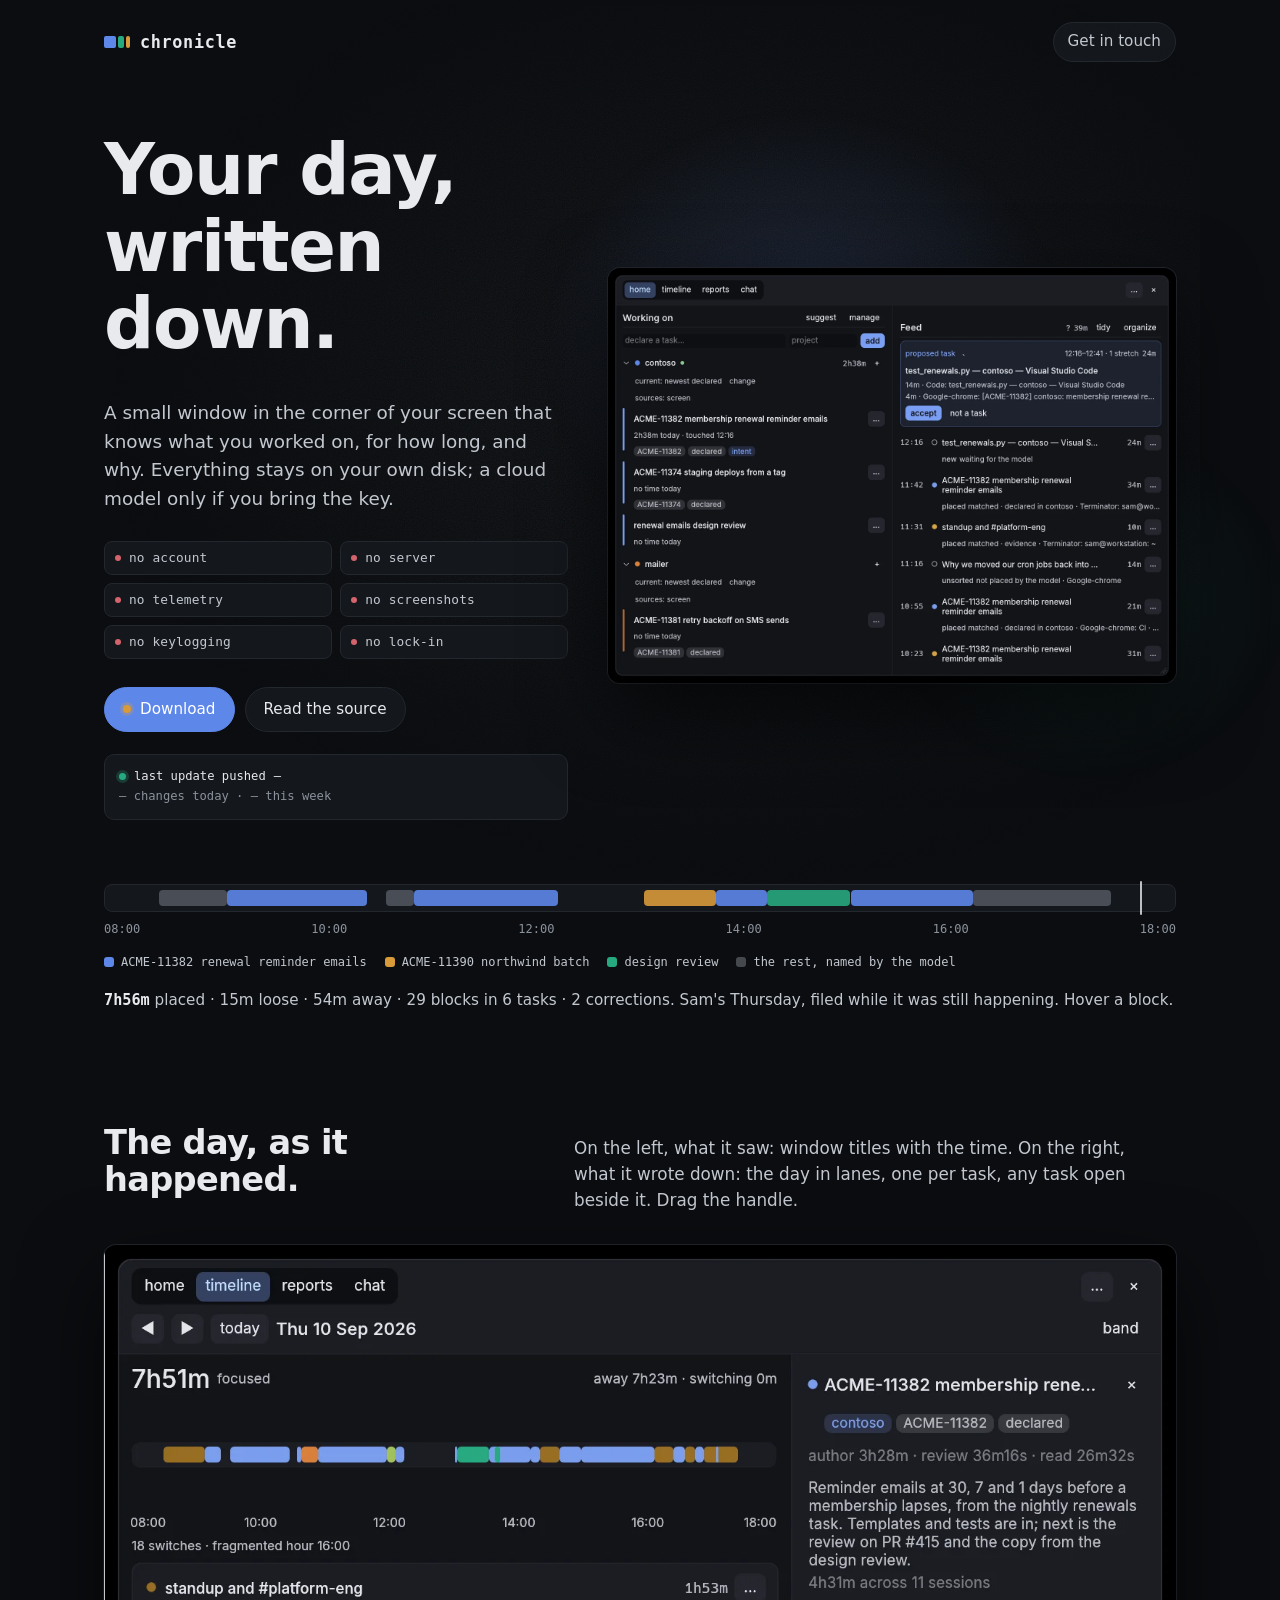
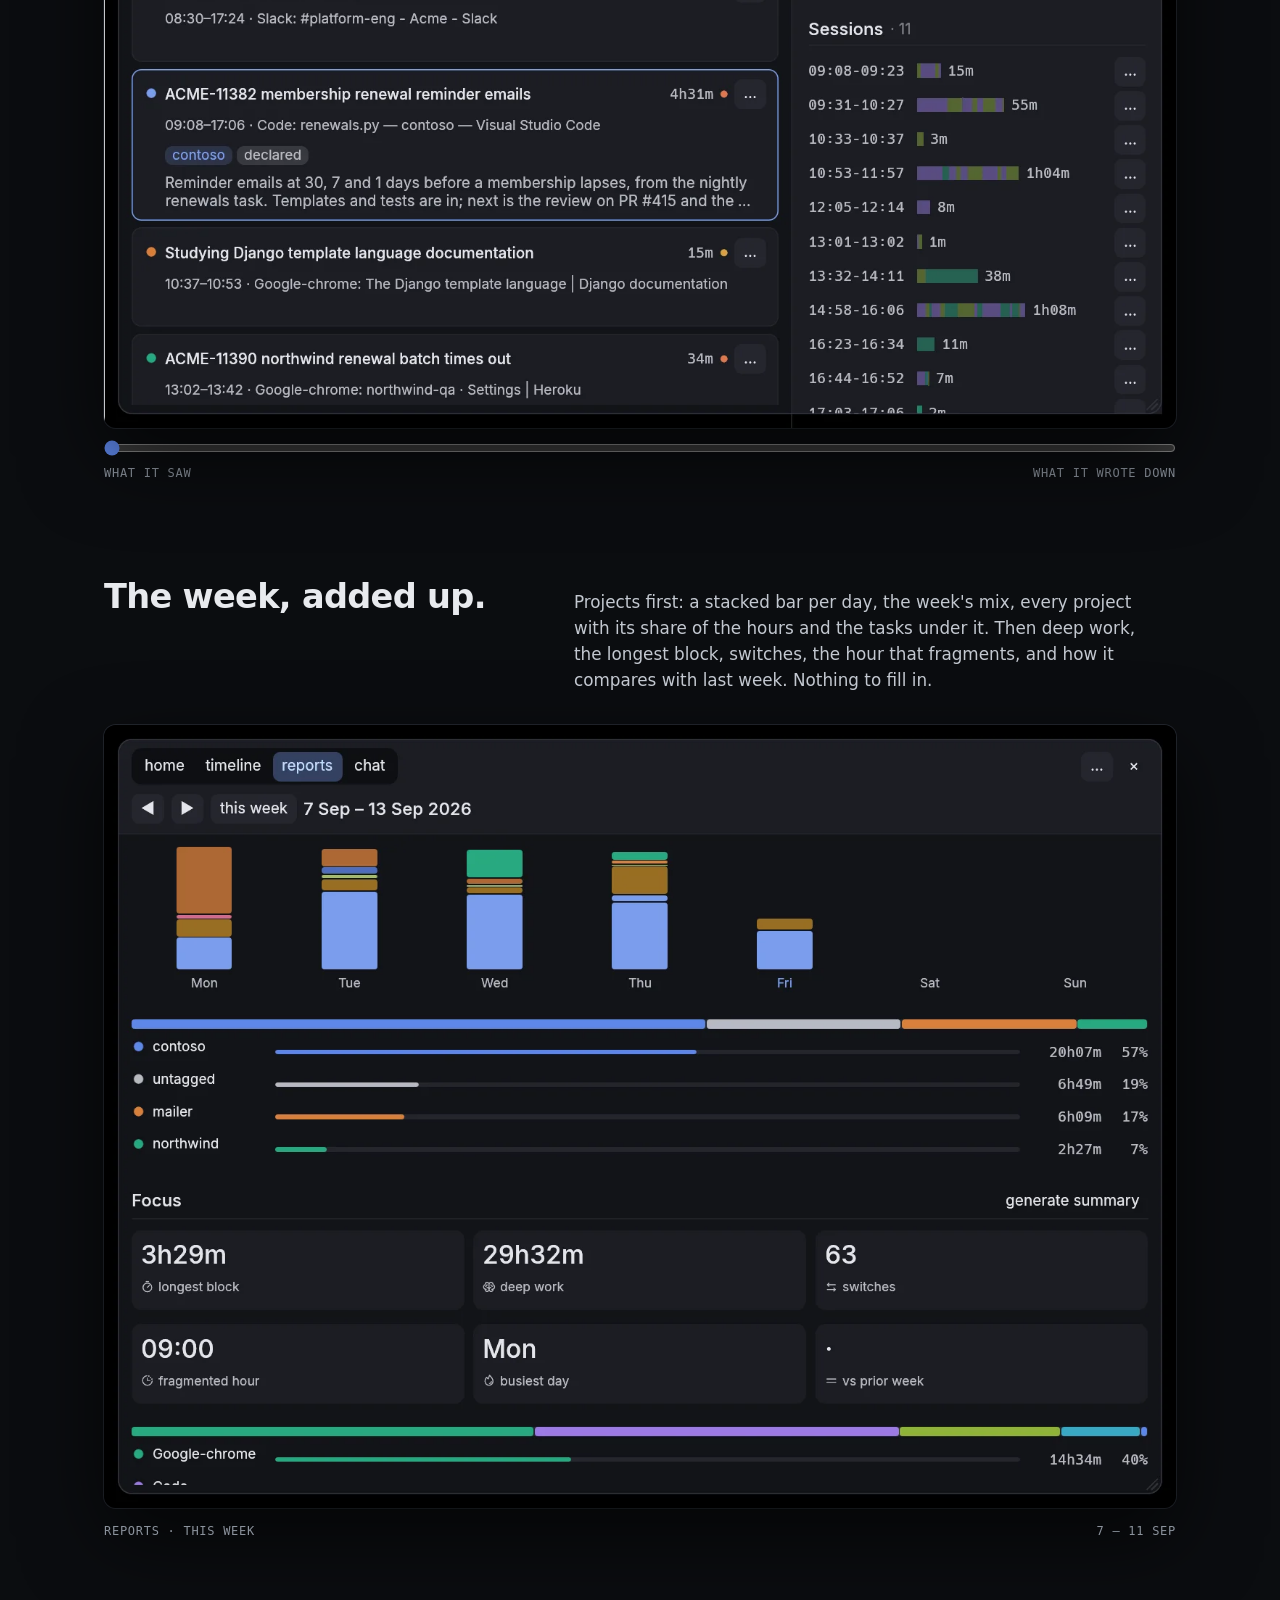
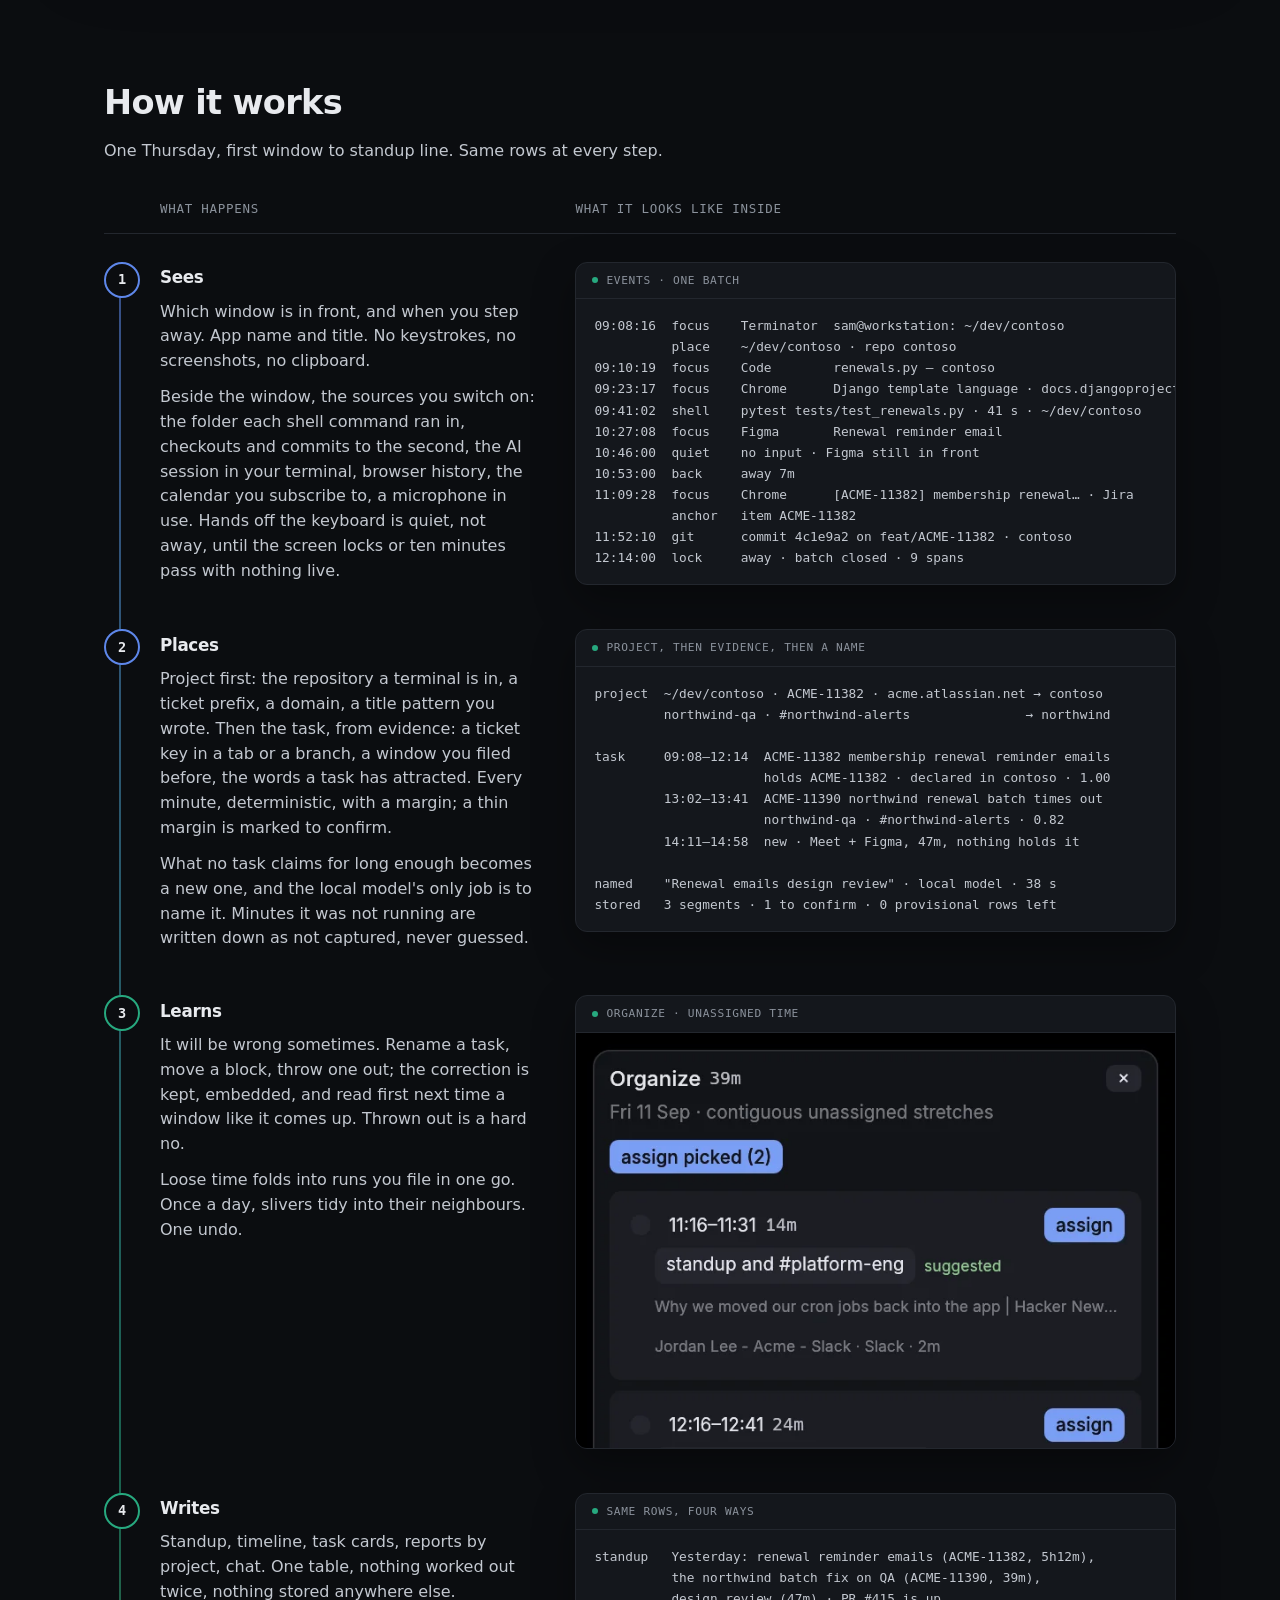
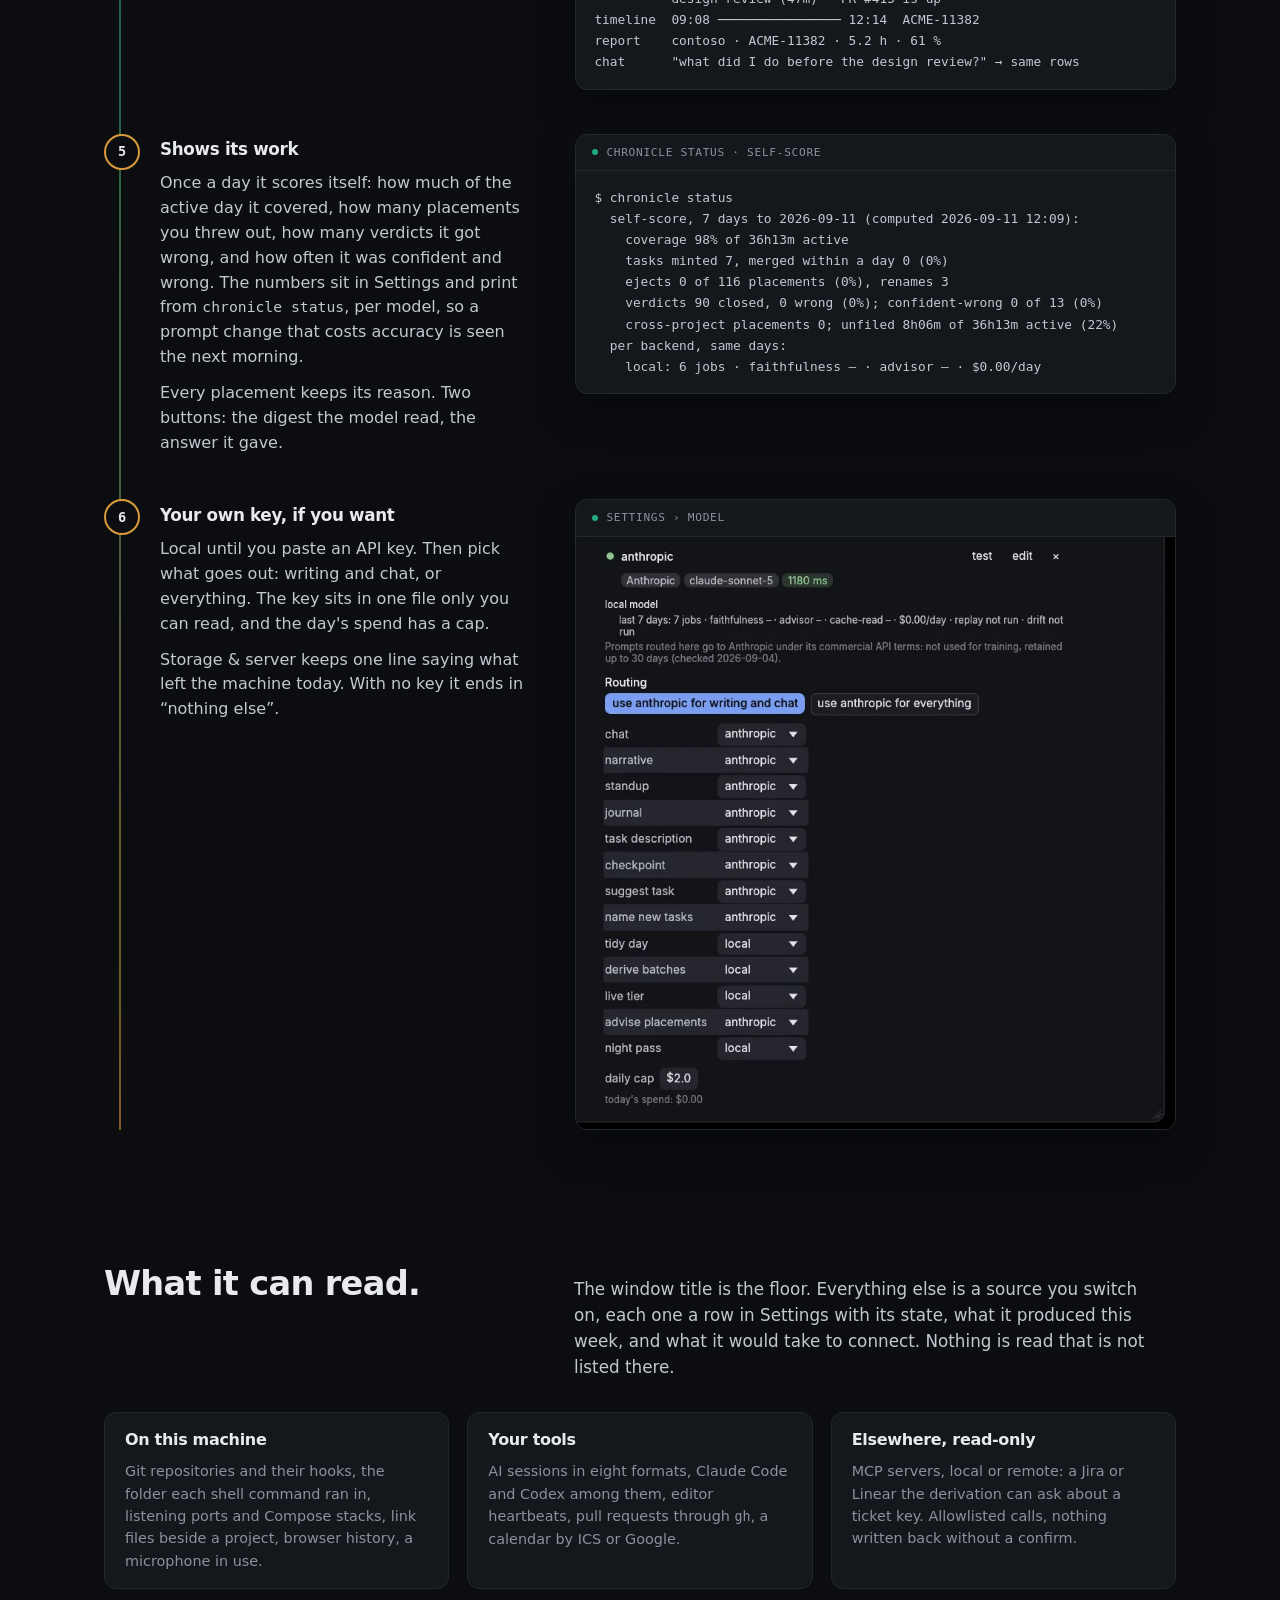
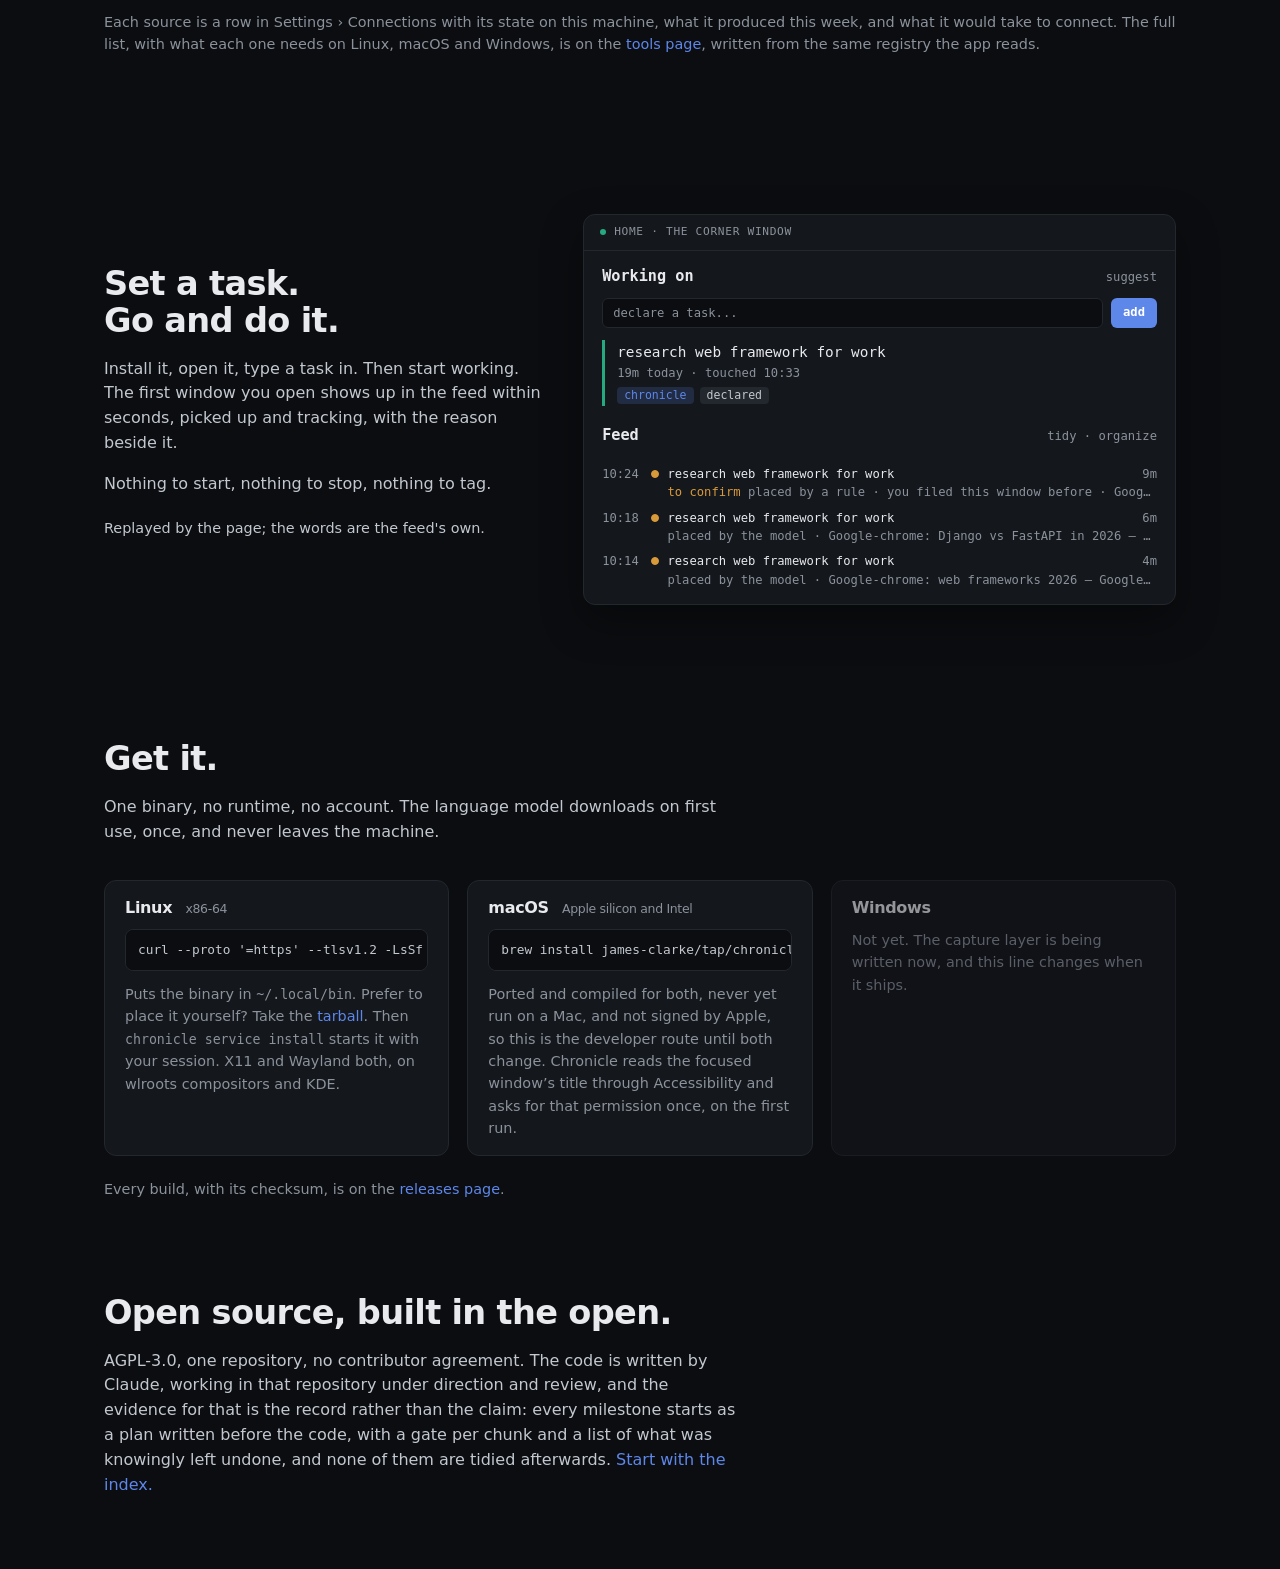
==== site/index.html @ 9eb234e7 "feat(site): stamp image urls with their hash, wrap the how-it-works panels, drop the numbers and pro" ====
<!doctype html>
<html lang="en">
<head>
  <meta charset="utf-8">
  <meta name="viewport" content="width=device-width, initial-scale=1">
  <title>chronicle</title>
  <meta name="description" content="Chronicle runs in the background and turns the windows you were in into the tasks you were actually doing. Standup, timeline, reports by project and chat from one file on your own disk. No account, no server, no telemetry. Open source, AGPL-3.0.">
  <meta property="og:type" content="website">
  <meta property="og:title" content="chronicle — your day, written down">
  <meta property="og:description" content="A small window in the corner of your screen that knows what you worked on, for how long, and why. Everything stays on your own disk.">
  <link rel="canonical" href="https://chronicled.dev/">
  <meta property="og:url" content="https://chronicled.dev/">
  <meta property="og:image" content="https://chronicled.dev/img/og.webp">
  <meta property="og:image:width" content="1200">
  <meta property="og:image:height" content="630">
  <meta property="og:image:alt" content="The Chronicle window on a desktop: a developer's open tasks with time today and next step, beside the day's feed of placed blocks">
  <meta name="twitter:card" content="summary_large_image">
  <link rel="icon" type="image/svg+xml" href="img/favicon.svg">
  <link rel="stylesheet" href="style.css">
  <link rel="preload" as="image" href="img/home-wide.webp" fetchpriority="high">
  <link rel="preload" as="image" href="img/desk-win.webp">
  <link rel="preload" as="image" href="img/desk-mac.webp">
</head>
<body>

<header class="top">
  <a class="brand" href="#"><img class="mark" src="img/mark.svg" width="26" height="12" alt="">chronicle</a>
  <a class="top-link" href="mailto:james.clarke@callplaybook.com?subject=Chronicle">Get in touch</a>
</header>

<main>

<section class="hero">
  <div class="hero-text">
    <h1>Your day,<br>written down.</h1>
    <p class="lede">A small window in the corner of your screen that knows what you worked on, for how long, and why. Everything stays on your own disk; a cloud model only if you bring the key.</p>
    <ul class="nos" aria-label="What Chronicle does not have">
      <li>no account</li>
      <li>no server</li>
      <li>no telemetry</li>
      <li>no screenshots</li>
      <li>no keylogging</li>
      <li>no lock-in</li>
    </ul>
    <div class="cta">
      <a class="btn primary" href="#download"><i></i>Download</a>
      <a class="btn" href="https://github.com/james-clarke/chronicle">Read the source</a>
    </div>
    <div class="pulse" id="build" aria-label="When the last update was pushed, read from the repository when the page is built">
      <!-- pulse -->
      <p class="pulse-line"><i class="pulse-dot"></i>last update pushed <time>—</time></p>
      <p class="pulse-counts"><span>— changes today · — this week</span><svg class="pulse-strip" width="119" height="14" viewBox="0 0 119 14" aria-label="Changes per day, last 30 days"><path d=""/></svg></p>
      <!-- /pulse -->
    </div>
  </div>
  <div class="hero-art">
    <div class="screen" aria-hidden="true">
      <img class="desk win" src="img/desk-win.webp" width="1200" height="675" alt="">
      <img class="desk mac" src="img/desk-mac.webp" width="1600" height="900" alt="">
    </div>
    <img class="app" src="img/home-wide.webp" fetchpriority="high" width="1478" height="1080" alt="Chronicle home, dragged wide: open tasks grouped by project with time today and the next step on the left, the feed of the day's placed blocks on the right">
  </div>
</section>

<section class="band-section">
  <div class="band">
    <div class="track" aria-label="One Thursday of blocks; the playhead names each one as it passes, or hover or tab to a block">
      <span class="blk x" style="left:5.0%;--l:5.0;--w:6.4;width:6.4%" tabindex="0"><span class="tip"><b>standup and #platform-eng</b><em>08:30–09:08 · 38m</em><small>new task · named by the model · you renamed it</small></span></span>
      <span class="blk a" style="left:11.4%;--l:11.4;--w:13.1;width:13.1%" tabindex="0"><span class="tip"><b>ACME-11382 renewal reminder emails</b><em>09:08–10:27 · 1h19m</em><small>declared in contoso · holds ACME-11382</small></span></span>
      <span class="blk x" style="left:26.3%;--l:26.3;--w:2.6;width:2.6%" tabindex="0"><span class="tip"><b>Django template docs</b><em>10:37–10:53 · 16m</em><small>new · 0.56 · to confirm</small></span></span>
      <span class="blk a" style="left:28.9%;--l:28.9;--w:13.5;width:13.5%" tabindex="0"><span class="tip"><b>ACME-11382 renewal reminder emails</b><em>10:53–12:14 · 1h21m</em><small>declared in contoso · holds ACME-11382</small></span></span>
      <span class="blk b" style="left:50.4%;--l:50.4;--w:6.7;width:6.7%" tabindex="0"><span class="tip"><b>ACME-11390 northwind batch times out</b><em>13:02–13:42 · 34m</em><small>northwind-qa · #northwind-alerts</small></span></span>
      <span class="blk a" style="left:57.1%;--l:57.1;--w:4.8;width:4.8%" tabindex="0"><span class="tip"><b>ACME-11382 renewal reminder emails</b><em>13:42–14:11 · 29m</em><small>PR #416, #409 · to confirm</small></span></span>
      <span class="blk c" style="left:61.9%;--l:61.9;--w:7.8;width:7.8%" tabindex="0"><span class="tip"><b>renewal emails design review</b><em>14:11–14:58 · 47m · on a call</em><small>new · Meet + Figma · 0.85</small></span></span>
      <span class="blk a r" style="left:69.7%;--l:69.7;--w:11.4;width:11.4%" tabindex="0"><span class="tip"><b>ACME-11382 renewal reminder emails</b><em>14:58–16:06 · 1h08m</em><small>PR #415 · CI run 2231 · 1.00</small></span></span>
      <span class="blk x r" style="left:81.1%;--l:81.1;--w:12.9;width:12.9%" tabindex="0"><span class="tip"><b>standup and #platform-eng</b><em>16:06–17:24 · 48m</em><small>Slack · evidence · 1.05</small></span></span>
    </div>
    <div class="ticks" aria-hidden="true"><span>08:00</span><span>10:00</span><span>12:00</span><span>14:00</span><span>16:00</span><span>18:00</span></div>
    <ul class="legend" aria-label="Tasks in this day">
      <li><i class="a"></i>ACME-11382 renewal reminder emails</li>
      <li><i class="b"></i>ACME-11390 northwind batch</li>
      <li><i class="c"></i>design review</li>
      <li><i class="x"></i>the rest, named by the model</li>
    </ul>
  </div>
  <p class="band-caption"><b>7h56m</b> placed · 15m loose · 54m away · 29 blocks in 6 tasks · 2 corrections. Sam's Thursday, filed while it was still happening. Hover a block.</p>
</section>

<section class="showcase">
  <div class="showcase-head">
    <h2>The day, as it happened.</h2>
    <p>On the left, what it saw: window titles with the time. On the right, what it wrote down: the day in lanes, one per task, any task open beside it. Drag the handle.</p>
  </div>
  <figure class="wipe">
    <div class="wipe-box">
      <div class="wipe-before" aria-hidden="true"><pre>08:30:31  focus    Google-chrome   Hacker News
08:31:56  focus    Slack           #platform-eng - Acme
08:50:26  focus    Google-chrome   Inbox (3) - sam@acme.com - Gmail
08:56:00  focus    Google-chrome   Platform standup - Google Meet
09:08:16  focus    Terminator      sam@workstation: ~/dev/contoso
09:10:19  focus    Code            renewals.py — contoso
09:21:55  focus    Code            renewal_reminder.html — contoso
09:23:17  focus    Google-chrome   The Django template language | Django documentation
10:27:08  focus    figma           Renewal reminder email
10:46:00  away     7m
10:53:33  focus    Code            renewals.py — contoso
10:59:18  focus    Code            test_renewals.py — contoso
11:09:28  focus    Google-chrome   [ACME-11382] contoso: membership renewal reminder emails - Jira
11:44:32  focus    Terminator      sam@workstation: ~/dev/contoso
12:14:00  away     47m
13:02:42  focus    Google-chrome   northwind-qa · Settings | Heroku
13:24:26  focus    Slack           #northwind-alerts - Acme
13:42:32  focus    Google-chrome   Rate-limit the public signup endpoint by priya · Pull Request #416 · acme/contoso
13:52:36  focus    Google-chrome   Audit log for plan changes by priya · Pull Request #409 · acme/contoso
14:13:29  focus    Google-chrome   Renewal emails: design review - Google Meet
14:19:47  focus    Code            notes.md — scratch
14:58:18  focus    Code            test_renewals.py — contoso
15:06:00  focus    Google-chrome   CI · contoso · run 2231 - GitHub
15:23:13  focus    Google-chrome   Membership renewal reminder emails by sam · Pull Request #415 · acme/contoso
16:06:46  focus    Slack           #platform-eng - Acme
17:03:47  focus    Google-chrome   Membership renewal reminder emails by sam · Pull Request #415 · acme/contoso
17:18:46  focus    Code            notes.md — scratch
17:24:00  away</pre></div>
      <img class="wipe-after" src="img/timeline-wide.webp" width="1478" height="1080" alt="Chronicle timeline, wide: one lane per task across a Thursday, a card per task underneath, and the renewal emails task open on the right with its sessions and where the time went" loading="lazy" decoding="async">
    </div>
    <input class="wipe-handle" type="range" min="0" max="100" value="0" aria-label="Drag to compare: raw window titles on the left, the placed timeline on the right" oninput="this.parentNode.style.setProperty('--x',this.value+'%')">
    <figcaption><span>what it saw</span><span>what it wrote down</span></figcaption>
  </figure>
</section>

<section class="showcase">
  <div class="showcase-head">
    <h2>The week, added up.</h2>
    <p>Projects first: a stacked bar per day, the week's mix, every project with its share of the hours and the tasks under it. Then deep work, the longest block, switches, the hour that fragments, and how it compares with last week. Nothing to fill in.</p>
  </div>
  <figure class="wide-shot">
    <img src="img/reports-wide.webp" width="1478" height="1080" alt="Chronicle weekly report, wide: per-day stacked bars for Monday to Friday, a project mix bar, contoso, northwind and mailer with duration and share per row, and six focus tiles" loading="lazy" decoding="async">
    <figcaption><span>reports · this week</span><span>7 – 11 sep</span></figcaption>
  </figure>
</section>

<section class="how">
  <h2>How it works</h2>
  <p class="section-lede">One Thursday, first window to standup line. Same rows at every step.</p>

  <div class="stage-heads" aria-hidden="true">
    <span>What happens</span>
    <span>What it looks like inside</span>
  </div>

  <ol class="stages">

    <li class="stage">
      <div class="stage-text">
        <h3>Sees</h3>
        <p>Which window is in front, and when you step away. App name and title. No keystrokes, no screenshots, no clipboard.</p>
        <p>Beside the window, the sources you switch on: the folder each shell command ran in, checkouts and commits to the second, the AI session in your terminal, browser history, the calendar you subscribe to, a microphone in use. Hands off the keyboard is quiet, not away, until the screen locks or ten minutes pass with nothing live.</p>
      </div>
      <figure class="panel">
        <figcaption>events · one batch</figcaption>
        <pre style="--hang:18ch"><code>09:08:16  focus    Terminator  sam@workstation: ~/dev/contoso
          place    ~/dev/contoso · repo contoso
09:10:19  focus    Code        renewals.py — contoso
09:23:17  focus    Chrome      Django template language · docs.djangoproject.com
09:41:02  shell    pytest tests/test_renewals.py · 41 s · ~/dev/contoso
10:27:08  focus    Figma       Renewal reminder email
10:46:00  quiet    no input · Figma still in front
10:53:00  back     away 7m
11:09:28  focus    Chrome      [ACME-11382] membership renewal… · Jira
          anchor   item ACME-11382
11:52:10  git      commit 4c1e9a2 on feat/ACME-11382 · contoso
12:14:00  lock     away · batch closed · 9 spans</code></pre>
      </figure>
    </li>

    <li class="stage">
      <div class="stage-text">
        <h3>Places</h3>
        <p>Project first: the repository a terminal is in, a ticket prefix, a domain, a title pattern you wrote. Then the task, from evidence: a ticket key in a tab or a branch, a window you filed before, the words a task has attracted. Every minute, deterministic, with a margin; a thin margin is marked to confirm.</p>
        <p>What no task claims for long enough becomes a new one, and the local model's only job is to name it. Minutes it was not running are written down as not captured, never guessed.</p>
      </div>
      <figure class="panel">
        <figcaption>project, then evidence, then a name</figcaption>
        <pre style="--hang:22ch"><code>project  ~/dev/contoso · ACME-11382 · acme.atlassian.net → contoso
         northwind-qa · #northwind-alerts               → northwind

task     09:08–12:14  ACME-11382 membership renewal reminder emails
                      holds ACME-11382 · declared in contoso · 1.00
         13:02–13:41  ACME-11390 northwind renewal batch times out
                      northwind-qa · #northwind-alerts · 0.82
         14:11–14:58  new · Meet + Figma, 47m, nothing holds it

named    "Renewal emails design review" · local model · 38 s
stored   3 segments · 1 to confirm · 0 provisional rows left</code></pre>
      </figure>
    </li>

    <li class="stage">
      <div class="stage-text">
        <h3>Learns</h3>
        <p>It will be wrong sometimes. Rename a task, move a block, throw one out; the correction is kept, embedded, and read first next time a window like it comes up. Thrown out is a hard no.</p>
        <p>Loose time folds into runs you file in one go. Once a day, slivers tidy into their neighbours. One undo.</p>
      </div>
      <figure class="panel shot">
        <figcaption>organize · unassigned time</figcaption>
        <img src="img/triage.webp" width="678" height="470" alt="Chronicle organize view: the day's unassigned time folded into one run with a suggested task pre-filled, and an assign button" loading="lazy" decoding="async">
      </figure>
    </li>

    <li class="stage">
      <div class="stage-text">
        <h3>Writes</h3>
        <p>Standup, timeline, task cards, reports by project, chat. One table, nothing worked out twice, nothing stored anywhere else.</p>
      </div>
      <figure class="panel">
        <figcaption>same rows, four ways</figcaption>
        <pre style="--hang:10ch"><code>standup   Yesterday: renewal reminder emails (ACME-11382, 5h12m),
          the northwind batch fix on QA (ACME-11390, 39m),
          design review (47m) · PR #415 is up
timeline  09:08 ──────────────── 12:14  ACME-11382
report    contoso · ACME-11382 · 5.2 h · 61 %
chat      "what did I do before the design review?" → same rows</code></pre>
      </figure>
    </li>

    <li class="stage">
      <div class="stage-text">
        <h3>Shows its work</h3>
        <p>Once a day it scores itself: how much of the active day it covered, how many placements you threw out, how many verdicts it got wrong, and how often it was confident and wrong. The numbers sit in Settings and print from <code>chronicle status</code>, per model, so a prompt change that costs accuracy is seen the next morning.</p>
        <p>Every placement keeps its reason. Two buttons: the digest the model read, the answer it gave.</p>
      </div>
      <figure class="panel">
        <figcaption>chronicle status · self-score</figcaption>
        <pre style="--hang:4ch"><code>$ chronicle status
  self-score, 7 days to 2026-09-11 (computed 2026-09-11 12:09):
    coverage 98% of 36h13m active
    tasks minted 7, merged within a day 0 (0%)
    ejects 0 of 116 placements (0%), renames 3
    verdicts 90 closed, 0 wrong (0%); confident-wrong 0 of 13 (0%)
    cross-project placements 0; unfiled 8h06m of 36h13m active (22%)
  per backend, same days:
    local: 6 jobs · faithfulness – · advisor – · $0.00/day</code></pre>
      </figure>
    </li>

    <li class="stage">
      <div class="stage-text">
        <h3>Your own key, if you want</h3>
        <p>Local until you paste an API key. Then pick what goes out: writing and chat, or everything. The key sits in one file only you can read, and the day's spend has a cap.</p>
        <p>Storage &amp; server keeps one line saying what left the machine today. With no key it ends in “nothing else”.</p>
      </div>
      <figure class="panel shot">
        <figcaption>settings › model</figcaption>
        <img src="img/model.webp" width="880" height="800" alt="Chronicle settings, model: cloud backends with one row, anthropic, claude-sonnet-5, tested in 1180 ms, the local model's last seven days beside it, and the routing grid with chat, narrative, standup, journal, task description, checkpoint, suggest task, name new tasks and advise placements set to anthropic, tidy day, derive batches, live tier and the night pass set to local, and a daily cap" loading="lazy" decoding="async">
      </figure>
    </li>

  </ol>
</section>

<section class="showcase" id="sources">
  <div class="showcase-head">
    <h2>What it can read.</h2>
    <p>The window title is the floor. Everything else is a source you switch on, each one a row in Settings with its state, what it produced this week, and what it would take to connect. Nothing is read that is not listed there.</p>
  </div>
  <div class="grab">
    <div class="grab-row">
      <h3>On this machine</h3>
      <p class="fine">Git repositories and their hooks, the folder each shell command ran in, listening ports and Compose stacks, link files beside a project, browser history, a microphone in use.</p>
    </div>
    <div class="grab-row">
      <h3>Your tools</h3>
      <p class="fine">AI sessions in eight formats, Claude Code and Codex among them, editor heartbeats, pull requests through <code>gh</code>, a calendar by ICS or Google.</p>
    </div>
    <div class="grab-row">
      <h3>Elsewhere, read-only</h3>
      <p class="fine">MCP servers, local or remote: a Jira or Linear the derivation can ask about a ticket key. Allowlisted calls, nothing written back without a confirm.</p>
    </div>
  </div>
  <p class="fine">Each source is a row in Settings › Connections with its state on this machine, what it produced this week, and what it would take to connect. The full list, with what each one needs on Linux, macOS and Windows, is on the <a href="tools.html">tools page</a>, written from the same registry the app reads.</p>
</section>

<section class="demo" id="demo">
  <div class="demo-grid">
    <div class="demo-text">
      <h2>Set a task.<br>Go and do it.</h2>
      <p>Install it, open it, type a task in. Then start working. The first window you open shows up in the feed within seconds, picked up and tracking, with the reason beside it.</p>
      <p>Nothing to start, nothing to stop, nothing to tag.</p>
      <p class="fine">Replayed by the page; the words are the feed's own.</p>
    </div>
    <figure class="panel app" aria-label="A replay of the corner window: a task typed in and added, then three browser windows arriving in the feed and being placed under it">
      <figcaption>home · the corner window</figcaption>
      <div class="demo-body">
        <div class="demo-head"><span>Working on</span><span>suggest</span></div>
        <div class="demo-input">
          <span class="demo-field"><span class="demo-ph">declare a task...</span><span class="demo-typed">research web framework for work</span></span>
          <b class="demo-add">add</b>
        </div>
        <div class="demo-task">
          <b>research web framework for work</b>
          <span class="demo-time"><i>no time today</i><i>4m today · touched 10:18</i><i>10m today · touched 10:24</i><i>19m today · touched 10:33</i></span>
          <span class="demo-tags"><em class="p">chronicle</em><em>declared</em></span>
        </div>
        <div class="demo-head"><span>Feed</span><span>tidy · organize</span></div>
        <ol class="demo-feed">
          <li class="demo-row r3">
            <span class="demo-state placed"><time>10:24</time><i></i><b>research web framework for work</b><small>9m</small><span><em class="warn">to confirm</em> placed by a rule · you filed this window before · Google-chrome: web frameworks 2026</span></span>
          </li>
          <li class="demo-row r2">
            <span class="demo-state new"><time>10:18</time><i></i><b>Google-chrome · Django vs FastAPI in 2026 — Hacker News</b><small>20s</small><span><em>new</em> waiting for the model</span></span>
            <span class="demo-state placed"><time>10:18</time><i></i><b>research web framework for work</b><small>6m</small><span>placed by the model · Google-chrome: Django vs FastAPI in 2026 — Hacker News</span></span>
          </li>
          <li class="demo-row r1">
            <span class="demo-state new"><time>10:14</time><i></i><b>Google-chrome · web frameworks 2026 — Google Search</b><small>12s</small><span><em>new</em> waiting for the model</span></span>
            <span class="demo-state placed"><time>10:14</time><i></i><b>research web framework for work</b><small>4m</small><span>placed by the model · Google-chrome: web frameworks 2026 — Google Search</span></span>
          </li>
        </ol>
      </div>
    </figure>
  </div>
</section>

<section class="download" id="download">
  <h2>Get it.</h2>
  <p class="section-lede">One binary, no runtime, no account. The language model downloads on first use, once, and never leaves the machine.</p>
  <div class="grab">
    <div class="grab-row">
      <h3>Linux <small>x86-64</small></h3>
      <p class="cmd"><code>curl --proto '=https' --tlsv1.2 -LsSf https://github.com/james-clarke/chronicle/releases/latest/download/chronicle-installer.sh | sh</code></p>
      <p class="fine">Puts the binary in <code>~/.local/bin</code>. Prefer to place it yourself? Take the <a href="https://github.com/james-clarke/chronicle/releases/latest/download/chronicle-x86_64-unknown-linux-gnu.tar.xz">tarball</a>. Then <code>chronicle service install</code> starts it with your session. X11 and Wayland both, on wlroots compositors and KDE.</p>
    </div>
    <div class="grab-row">
      <h3>macOS <small>Apple silicon and Intel</small></h3>
      <p class="cmd"><code>brew install james-clarke/tap/chronicle</code></p>
      <p class="fine">Ported and compiled for both, never yet run on a Mac, and not signed by Apple, so this is the developer route until both change. Chronicle reads the focused window&rsquo;s title through Accessibility and asks for that permission once, on the first run.</p>
    </div>
    <div class="grab-row quiet">
      <h3>Windows</h3>
      <p class="fine">Not yet. The capture layer is being written now, and this line changes when it ships.</p>
    </div>
  </div>
  <p class="fine">Every build, with its checksum, is on the <a href="https://github.com/james-clarke/chronicle/releases">releases page</a>.</p>
</section>

<section class="build" id="open">
  <h2>Open source, built in the open.</h2>
  <p class="section-lede">AGPL-3.0, one repository, no contributor agreement. The code is written by Claude, working in that repository under direction and review, and the evidence for that is the record rather than the claim: every milestone starts as a plan written before the code, with a gate per chunk and a list of what was knowingly left undone, and none of them are tidied afterwards. <a href="https://github.com/james-clarke/chronicle/blob/main/docs/README.md">Start with the index.</a></p>
</section>

</main>

<script>
var io = new IntersectionObserver(function (es) {
  es.forEach(function (e) { if (e.isIntersecting) { e.target.classList.add('in'); io.unobserve(e.target); } });
}, { threshold: 0.3 });
document.querySelectorAll('.band, .wipe, .stage, .demo').forEach(function (el) { io.observe(el); });
var t = document.querySelector('.pulse time'), d = document.querySelector('.pulse-dot');
if (t && d && t.getAttribute('datetime')) {
  var h = (Date.now() - Date.parse(t.getAttribute('datetime'))) / 36e5;
  t.textContent = (h < 1.5 ? Math.max(1, Math.round(h * 60)) + ' min' : h < 36 ? Math.round(h) + ' h' : Math.round(h / 24) + ' days') + ' ago';
  d.className = 'pulse-dot' + (h < 24 ? ' live' : h < 168 ? '' : ' quiet');
}
</script>

</body>
</html>
---- site/style.css ----
:root {
  --bg: #0b0d10;
  --panel: #14171c;
  --line: #23272e;
  --text: #e8eaee;
  --soft: #c3c8d0;
  --muted: #8b929c;
  --blue: #5e87ea;
  --green: #27a97f;
  --amber: #d99a3a;
  --red: #d4646c;
  --mono: ui-monospace, "SF Mono", Menlo, Consolas, "DejaVu Sans Mono", monospace;
  --max: 1120px;
  --ease: cubic-bezier(0.4, 0, 0.2, 1);
}

* { box-sizing: border-box; }

html { color-scheme: dark; scroll-behavior: smooth; }

body {
  margin: 0;
  background: var(--bg);
  color: var(--text);
  font: 16px/1.55 system-ui, -apple-system, "Segoe UI", Inter, Roboto, sans-serif;
  -webkit-font-smoothing: antialiased;
}

a { color: var(--blue); text-decoration: none; }
a:hover { text-decoration: underline; }

h1, h2, h3 { line-height: 1.1; letter-spacing: -0.02em; margin: 0 0 0.5em; }
h1 { font-size: clamp(2.6rem, 6vw, 4.4rem); font-weight: 700; }
h2 { font-size: clamp(1.5rem, 3vw, 2.1rem); }
h3 { font-size: 1.05rem; }
p { margin: 0 0 1em; }
code { font-family: var(--mono); font-size: 0.92em; }
.fine { color: var(--muted); font-size: 0.9rem; }

/* top bar */
.top {
  max-width: var(--max);
  margin: 0 auto;
  padding: 22px 24px;
  display: flex;
  align-items: center;
  gap: 16px;
}
.brand {
  display: inline-flex;
  align-items: center;
  gap: 10px;
  font-family: var(--mono);
  font-weight: 600;
  font-size: 1.05rem;
  letter-spacing: 0.04em;
  color: var(--text);
}
.brand:hover { text-decoration: none; }
.mark { display: block; width: 26px; height: 12px; }
.top-link {
  margin-left: auto;
  color: var(--soft);
  font-size: 0.95rem;
  padding: 7px 14px;
  border: 1px solid var(--line);
  border-radius: 999px;
  background: var(--panel);
}
.top-link:hover { text-decoration: none; border-color: var(--muted); color: var(--text); }

main { max-width: var(--max); margin: 0 auto; padding: 0 24px; }
section { padding: 72px 0; }

/* hero */
.hero {
  display: grid;
  grid-template-columns: minmax(0, 0.9fr) minmax(0, 1.1fr);
  gap: 40px;
  align-items: center;
  padding-top: 48px;
  padding-bottom: 40px;
  position: relative;
}
.hero { isolation: isolate; }
.hero::before {
  content: "";
  position: absolute;
  inset: -80px -200px 0 30%;
  z-index: -1;
  background:
    radial-gradient(closest-side at 40% 40%, rgba(94, 135, 234, 0.18), transparent 70%),
    radial-gradient(closest-side at 70% 70%, rgba(39, 169, 127, 0.1), transparent 70%);
  pointer-events: none;
  animation: mesh 40s ease-in-out infinite alternate;
  will-change: transform, opacity;
}
@keyframes mesh {
  0%   { transform: translate(0, 0) scale(1); opacity: 0.9; }
  50%  { transform: translate(-6%, 5%) scale(1.12); opacity: 1; }
  100% { transform: translate(5%, -4%) scale(0.96); opacity: 0.8; }
}
.hero::after {
  content: "";
  position: absolute;
  inset: -80px -24px -40px;
  z-index: -1;
  background: url("data:image/svg+xml,%3Csvg xmlns='http://www.w3.org/2000/svg' width='160' height='160'%3E%3Cfilter id='n'%3E%3CfeTurbulence type='fractalNoise' baseFrequency='0.9' numOctaves='2' stitchTiles='stitch'/%3E%3C/filter%3E%3Crect width='100%25' height='100%25' filter='url(%23n)'/%3E%3C/svg%3E") 0 0 / 160px 160px;
  opacity: 0.08;
  -webkit-mask-image: radial-gradient(ellipse at 60% 45%, #000 25%, transparent 72%);
  mask-image: radial-gradient(ellipse at 60% 45%, #000 25%, transparent 72%);
  pointer-events: none;
}
.hero-text { position: relative; }
.lede { font-size: 1.15rem; color: var(--soft); max-width: 26em; margin: 0 0 28px; }

.nos {
  list-style: none;
  padding: 0;
  margin: 0;
  display: grid;
  grid-template-columns: repeat(2, minmax(0, 1fr));
  gap: 8px;
  max-width: 30em;
}
.nos li {
  display: flex;
  align-items: center;
  gap: 8px;
  padding: 6px 12px 6px 10px;
  border: 1px solid var(--line);
  border-radius: 8px;
  background: var(--panel);
  font-family: var(--mono);
  font-size: 0.8rem;
  letter-spacing: 0.01em;
  color: var(--soft);
  white-space: nowrap;
}
.nos li::before {
  content: "";
  width: 6px;
  height: 6px;
  border-radius: 50%;
  background: var(--red);
  flex: none;
}

/* call to action */
.cta { display: flex; flex-wrap: wrap; gap: 10px; margin-top: 28px; }
.btn {
  position: relative;
  display: inline-flex;
  align-items: center;
  gap: 9px;
  padding: 10px 18px;
  border: 1px solid var(--line);
  border-radius: 999px;
  background: var(--panel);
  color: var(--text);
  font-size: 0.95rem;
  font-weight: 500;
  cursor: default;
  outline: none;
}
.btn:hover { text-decoration: none; border-color: var(--muted); }
.btn.primary { background: var(--blue); border-color: var(--blue); color: #fff; }
.btn.primary:hover, .btn.primary:focus-visible { background: #6e94ee; border-color: #6e94ee; }
.btn.primary i {
  width: 8px;
  height: 8px;
  border-radius: 50%;
  background: var(--amber);
  box-shadow: 0 0 0 3px rgba(217, 154, 58, 0.25);
  flex: none;
}

/* the last update: green and quick within a day, steady within a week, amber after */
.pulse {
  margin-top: 22px;
  padding: 12px 14px;
  border: 1px solid var(--line);
  border-radius: 10px;
  background: var(--panel);
  font-family: var(--mono);
  font-size: 0.76rem;
  line-height: 1.55;
  color: var(--soft);
}
.pulse p { margin: 0; }
.pulse-line { display: flex; align-items: center; gap: 8px; color: var(--text); }
.pulse-line time { color: var(--text); }
.pulse-dot {
  position: relative;
  width: 7px;
  height: 7px;
  border-radius: 50%;
  background: var(--green);
  box-shadow: 0 0 0 3px rgba(39, 169, 127, 0.25);
  flex: none;
  animation: breathe 3s ease-in-out infinite;
}
.pulse-dot::after {
  content: "";
  position: absolute;
  inset: -3px;
  border-radius: 50%;
  border: 1px solid var(--green);
  opacity: 0;
}
.pulse-dot.live { animation-duration: 1.6s; }
.pulse-dot.live::after { animation: ring 1.6s ease-out infinite; }
.pulse-dot.quiet { background: var(--amber); box-shadow: 0 0 0 3px rgba(217, 154, 58, 0.25); animation-duration: 5s; }
@keyframes breathe { 0%, 100% { opacity: 1; } 50% { opacity: 0.35; } }
@keyframes ring { from { transform: scale(1); opacity: 0.8; } to { transform: scale(2.6); opacity: 0; } }
.pulse-counts {
  display: flex;
  flex-wrap: wrap;
  align-items: center;
  justify-content: space-between;
  gap: 4px 14px;
  margin-top: 6px;
  color: var(--muted);
}
.pulse-strip { display: block; width: 179px; height: 21px; color: var(--blue); flex: none; }

.hero-art {
  position: relative;
  aspect-ratio: 1478 / 1080;
  border-radius: 12px;
  overflow: visible;
}
.hero-art img { display: block; height: auto; border-radius: 12px; }
.hero-art .screen {
  position: absolute;
  inset: 0;
  border-radius: 12px;
  overflow: hidden;
  opacity: 0;
  box-shadow: 0 30px 80px rgba(0, 0, 0, 0.6), 0 0 0 1px var(--line);
  animation: screen 16s var(--ease) infinite;
  will-change: transform, opacity;
}
.hero-art .desk {
  position: absolute;
  inset: 0;
  width: 100%;
  height: 100%;
  object-fit: cover;
  border-radius: 0;
  animation: 16s step-end infinite;
}
.hero-art .desk.win { animation-name: desk-win; }
.hero-art .desk.mac { animation-name: desk-mac; }
.hero-art .app {
  position: absolute;
  top: 0;
  left: 0;
  width: 100%;
  transform-origin: 0 0;
  box-shadow: 0 30px 80px rgba(0, 0, 0, 0.6), 0 0 0 1px var(--line);
  animation: app-corner 16s var(--ease) infinite;
  will-change: transform;
}
/* 16 s loop: full 4 s, the window shrinks into the Windows corner over 1.1 s and sits 2 s, grows back over 1 s;
   then the same into the macOS corner. The desktop fades in under it and settles from a slight zoom, so the
   move reads as the camera pulling back rather than a picture appearing behind the window. */
@keyframes app-corner {
  0%, 25%   { transform: translate(0, 0) scale(1); animation-timing-function: cubic-bezier(0.7, 0, 0.2, 1); }
  32%, 44%  { transform: translate(62.5%, 57.9%) scale(0.36); animation-timing-function: cubic-bezier(0.55, 0, 0.2, 1); }
  50%, 75%  { transform: translate(0, 0) scale(1); animation-timing-function: cubic-bezier(0.7, 0, 0.2, 1); }
  82%, 94%  { transform: translate(62.5%, 4.2%) scale(0.36); animation-timing-function: cubic-bezier(0.55, 0, 0.2, 1); }
  100%      { transform: translate(0, 0) scale(1); }
}
@keyframes screen {
  0%, 24%   { opacity: 0; transform: scale(1.06); }
  28%       { opacity: 1; }
  32%, 44%  { opacity: 1; transform: none; }
  47%       { opacity: 1; }
  50%, 74%  { opacity: 0; transform: scale(1.06); }
  78%       { opacity: 1; }
  82%, 94%  { opacity: 1; transform: none; }
  97%       { opacity: 1; }
  100%      { opacity: 0; transform: scale(1.06); }
}
@keyframes desk-win { 0%, 50% { opacity: 1; } 50.01%, 100% { opacity: 0; } }
@keyframes desk-mac { 0%, 50% { opacity: 0; } 50.01%, 100% { opacity: 1; } }

/* day band */
.band-section { padding: 24px 0 56px; }
.band { position: relative; }
.track {
  position: relative;
  height: 28px;
  border-radius: 8px;
  background: var(--panel);
  border: 1px solid var(--line);
}
.blk {
  position: absolute;
  top: 5px;
  bottom: 5px;
  border-radius: 4px;
  opacity: 0.9;
  cursor: default;
  transition: opacity 0.15s, transform 0.15s;
  outline: none;
  transform-origin: 0 50%;
}
/* the band fills in left to right once it scrolls into view; without the script it is simply finished */
.band.in .blk { animation: grow 0.5s var(--ease) both; animation-delay: calc(var(--l, 0) * 6ms); }
@keyframes grow { from { transform: scaleX(0); } }
.track::after {
  content: "";
  position: absolute;
  top: -4px;
  bottom: -4px;
  left: 96.7%;
  width: 2px;
  border-radius: 1px;
  background: var(--text);
  opacity: 0.8;
  pointer-events: none;
  z-index: 1;
}
.band.in .track::after { animation: play 60s linear forwards; }
@keyframes play { from { left: 0; } }
.band.in .blk .tip {
  animation: tip-play calc(var(--w, 0) * 0.6205s) linear both;
  animation-delay: calc(var(--l, 0) * 0.6205s);
}
.band.in .blk { animation: grow 0.5s var(--ease) both, cross calc(var(--w, 0) * 0.6205s) linear both; animation-delay: calc(var(--l, 0) * 6ms), calc(var(--l, 0) * 0.6205s); }
@keyframes tip-play { 0%, 100% { opacity: 0; transform: translateY(4px) scaleY(0.8); } 12%, 88% { opacity: 1; transform: none; } }
@keyframes cross { 0%, 100% { filter: brightness(1); } 12%, 88% { filter: brightness(1.35); } }
.track:hover .blk .tip, .track:focus-within .blk .tip { animation: none; }
.band:has(.legend .a:hover) .blk:not(.a),
.band:has(.legend .b:hover) .blk:not(.b),
.band:has(.legend .c:hover) .blk:not(.c),
.band:has(.legend .x:hover) .blk:not(.x) { opacity: 0.2; }
.blk.a, .legend .a { background: var(--blue); }
.blk.b, .legend .b { background: var(--amber); }
.blk.c, .legend .c { background: var(--green); }
.blk.x, .legend .x { background: var(--muted); opacity: 0.45; }
.track:hover .blk, .track:focus-within .blk { opacity: 0.35; }
.track .blk:hover, .track .blk:focus-visible { opacity: 1; transform: scaleY(1.25); z-index: 2; }
.tip {
  position: absolute;
  left: 0;
  bottom: calc(100% + 12px);
  min-width: 15em;
  padding: 10px 12px;
  border-radius: 8px;
  background: var(--panel);
  border: 1px solid var(--line);
  box-shadow: 0 16px 40px rgba(0, 0, 0, 0.5);
  font-family: var(--mono);
  font-size: 0.74rem;
  line-height: 1.5;
  color: var(--soft);
  white-space: nowrap;
  opacity: 0;
  transform: translateY(4px) scaleY(0.8);
  transform-origin: 0 100%;
  transition: opacity 0.12s, transform 0.12s;
  pointer-events: none;
  z-index: 3;
}
.blk.r .tip { left: auto; right: 0; }
.tip::after {
  content: "";
  position: absolute;
  left: 10px;
  top: 100%;
  border: 6px solid transparent;
  border-top-color: var(--line);
}
.blk.r .tip::after { left: auto; right: 10px; }
.tip b, .tip em, .tip small { display: block; font-style: normal; font-size: inherit; }
.tip b { color: var(--text); font-weight: 600; }
.tip small { color: var(--muted); }
.blk:hover .tip, .blk:focus-visible .tip { opacity: 1; transform: none; }
.ticks {
  display: flex;
  justify-content: space-between;
  margin-top: 8px;
  font-family: var(--mono);
  font-size: 0.75rem;
  color: var(--muted);
}
.legend {
  list-style: none;
  margin: 14px 0 0;
  padding: 0;
  display: flex;
  flex-wrap: wrap;
  gap: 6px 18px;
  font-family: var(--mono);
  font-size: 0.75rem;
  color: var(--soft);
}
.legend li { display: inline-flex; align-items: center; gap: 7px; }
.legend li { cursor: default; }
.legend i { width: 10px; height: 10px; border-radius: 3px; }
.band-caption { margin: 18px 0 0; color: var(--soft); font-size: 0.95rem; }
.band-caption b { color: var(--text); font-family: var(--mono); font-weight: 600; }

/* wide showcases */
.showcase { padding-top: 56px; }
.showcase + .showcase { padding-top: 24px; }
.showcase-head { display: grid; grid-template-columns: minmax(0, 1fr) minmax(0, 1.4fr); gap: 40px; align-items: baseline; margin-bottom: 32px; }
.showcase-head h2 { margin: 0; }
.showcase-head p { margin: 0; color: var(--soft); max-width: 34em; font-size: 1.05rem; }
.wide-shot { margin: 0; }
.wide-shot img {
  display: block;
  width: 100%;
  height: auto;
  border-radius: 12px;
  box-shadow: 0 30px 80px rgba(0, 0, 0, 0.6), 0 0 0 1px var(--line);
}
.wide-shot figcaption {
  display: flex;
  justify-content: space-between;
  margin-top: 14px;
  font-family: var(--mono);
  font-size: 0.75rem;
  letter-spacing: 0.06em;
  text-transform: uppercase;
  color: var(--muted);
}

/* before / after wipe */
.wipe { margin: 0; --x: 0%; }
.wipe-box {
  position: relative;
  aspect-ratio: 1478 / 1080;
  border-radius: 12px;
  overflow: hidden;
  background: var(--panel);
  box-shadow: 0 30px 80px rgba(0, 0, 0, 0.6), 0 0 0 1px var(--line);
}
.wipe-before {
  position: absolute;
  inset: 0;
  padding: 2.2% 2.6%;
  font-family: var(--mono);
  font-size: clamp(0.5rem, 1.06vw, 0.8rem);
  line-height: 1.75;
  color: var(--soft);
}
.wipe-before pre { margin: 0; white-space: pre; overflow: hidden; }
.wipe-after {
  position: absolute;
  inset: 0;
  width: 100%;
  height: 100%;
  display: block;
  clip-path: inset(0 0 0 var(--x));
}
.wipe-box::after {
  content: "";
  position: absolute;
  top: 0;
  bottom: 0;
  left: var(--x);
  width: 2px;
  margin-left: -1px;
  background: var(--text);
  opacity: 0.85;
  pointer-events: none;
}
/* one sweep, raw titles to placed lanes, when it scrolls in; then the handle */
.wipe.in .wipe-after { animation: sweep 2.4s var(--ease); }
.wipe.in .wipe-box::after { animation: sweep-line 2.4s var(--ease); }
@keyframes sweep { from { clip-path: inset(0 0 0 100%); } }
@keyframes sweep-line { from { left: 100%; } }
.wipe-handle {
  display: block;
  width: 100%;
  margin: 12px 0 0;
  accent-color: var(--blue);
  cursor: ew-resize;
}
.wipe figcaption {
  display: flex;
  justify-content: space-between;
  margin-top: 8px;
  font-family: var(--mono);
  font-size: 0.75rem;
  letter-spacing: 0.06em;
  text-transform: uppercase;
  color: var(--muted);
}

/* how it works */
.section-lede { max-width: 40em; color: var(--soft); margin: 0 0 36px; }
.stage-heads {
  display: grid;
  grid-template-columns: minmax(0, 1fr) minmax(0, 1.6fr);
  gap: 40px;
  padding: 0 0 14px 56px;
  margin-bottom: 28px;
  border-bottom: 1px solid var(--line);
  font-family: var(--mono);
  font-size: 0.78rem;
  letter-spacing: 0.06em;
  text-transform: uppercase;
  color: var(--muted);
}
.stages {
  list-style: none;
  margin: 0;
  padding: 0;
  counter-reset: stage;
  position: relative;
}
.stages::before {
  content: "";
  position: absolute;
  left: 15px;
  top: 8px;
  bottom: 8px;
  width: 2px;
  background: linear-gradient(var(--blue), var(--green) 50%, var(--amber));
  opacity: 0.55;
}
.stage {
  position: relative;
  display: grid;
  grid-template-columns: minmax(0, 1fr) minmax(0, 1.6fr);
  gap: 24px 40px;
  padding: 0 0 44px 56px;
  counter-increment: stage;
}
.stage:last-child { padding-bottom: 8px; }
.stage::before {
  content: counter(stage);
  position: absolute;
  left: 0;
  top: 0;
  width: 32px;
  height: 32px;
  border-radius: 50%;
  background: var(--bg);
  border: 2px solid var(--blue);
  color: var(--text);
  font-family: var(--mono);
  font-size: 0.85rem;
  font-weight: 600;
  display: flex;
  align-items: center;
  justify-content: center;
}
.stage:nth-child(3)::before, .stage:nth-child(4)::before { border-color: var(--green); }
.stage:nth-child(5)::before, .stage:nth-child(6)::before { border-color: var(--amber); }
.stage-text h3 { display: flex; align-items: center; min-height: 32px; margin: 0 0 0.35em; }
.stage-text p { color: var(--soft); max-width: 34em; margin-bottom: 0.7em; }
.stage-text p:last-child { margin-bottom: 0; }

.panel {
  margin: 0;
  min-width: 0;
  align-self: start;
  background: var(--panel);
  border: 1px solid var(--line);
  border-radius: 12px;
  overflow: hidden;
  box-shadow: 0 16px 40px rgba(0, 0, 0, 0.35);
}
.panel figcaption {
  display: flex;
  align-items: center;
  gap: 8px;
  padding: 9px 16px;
  border-bottom: 1px solid var(--line);
  font-family: var(--mono);
  font-size: 0.7rem;
  letter-spacing: 0.06em;
  text-transform: uppercase;
  color: var(--muted);
}
.panel figcaption::before {
  content: "";
  width: 6px;
  height: 6px;
  border-radius: 50%;
  background: var(--green);
  flex: none;
}
.panel pre {
  margin: 0;
  padding: 16px 18px;
  font-family: var(--mono);
  font-size: 0.8rem;
  line-height: 1.65;
  color: var(--soft);
}
.panel code { font-size: inherit; }
.panel code .dim { color: var(--muted); }
/* the build wraps every panel line in a span; they land one after another once the stage scrolls in */
/* each line wraps under its own detail column: --hang on the pre is where that column starts */
.panel code:has(span[style]) { display: flex; flex-direction: column; }
.panel code span[style] { display: block; min-height: 1.65em; white-space: pre-wrap; padding-left: var(--hang, 0px); text-indent: calc(-1 * var(--hang, 0px)); }
.stage.in .panel code span[style] { animation: line-in 0.35s var(--ease) both; animation-delay: calc(var(--i, 0) * 40ms); }
.stage.in .panel code span.hit {
  animation: line-in 0.35s var(--ease) both, flash 1.4s var(--ease) both;
  animation-delay: calc(var(--i, 0) * 40ms), calc(var(--i, 0) * 40ms + 0.25s);
}
@keyframes line-in { from { opacity: 0; transform: translateX(-6px); } }
@keyframes flash { from { color: var(--green); background: rgba(39, 169, 127, 0.16); } }
/* the rail draws itself as the stages scroll through; browsers without scroll timelines keep the static line */
@supports (animation-timeline: view()) {
  .stages::before { transform-origin: 50% 0; animation: draw linear both; animation-timeline: view(); animation-range: cover 0% cover 75%; }
}
@keyframes draw { from { transform: scaleY(0); } }
.panel.shot img { display: block; width: 100%; height: auto; }

/* set a task, go and do it: the corner window replayed, 18 s loop */
.demo { padding-bottom: 40px; }
.demo-grid { display: grid; grid-template-columns: minmax(0, 1fr) minmax(0, 1.35fr); gap: 40px; align-items: center; }
.demo-text p { color: var(--soft); max-width: 30em; }
.demo-text .fine { margin-top: 20px; }
.panel.app { font-family: var(--mono); font-size: 0.76rem; line-height: 1.5; color: var(--soft); }
.demo-body { padding: 14px 18px 16px; }
.demo-head { display: flex; justify-content: space-between; align-items: baseline; margin: 0 0 10px; color: var(--text); font-size: 0.95rem; font-weight: 600; }
.demo-head span:last-child { font-size: 0.76rem; font-weight: 400; color: var(--muted); }
.demo-input { display: flex; align-items: stretch; gap: 8px; margin-bottom: 12px; }
.demo-field {
  position: relative;
  flex: 1;
  min-width: 0;
  padding: 5px 10px;
  border-radius: 6px;
  background: var(--bg);
  border: 1px solid var(--line);
  white-space: nowrap;
  overflow: hidden;
  color: var(--text);
}
.demo-ph { position: absolute; left: 10px; top: 5px; color: var(--muted); opacity: 1; }
.demo-typed { display: inline-block; vertical-align: bottom; width: 0; overflow: hidden; white-space: nowrap; border-right: 2px solid transparent; }
.demo-add { padding: 5px 12px; border-radius: 6px; background: var(--blue); color: #fff; font-weight: 600; }
.demo-task { padding: 2px 0 2px 12px; margin: 0 0 18px; border-left: 3px solid var(--green); }
.demo-task b { display: block; color: var(--text); font-size: 0.9rem; font-weight: 500; }
.demo-time { display: grid; color: var(--muted); }
.demo-time i { grid-area: 1 / 1; font-style: normal; opacity: 0; }
.demo-time i:last-child { opacity: 1; }
.demo-tags { display: flex; gap: 6px; margin-top: 5px; }
.demo-tags em { font-style: normal; padding: 0 7px; border-radius: 4px; background: var(--line); color: var(--soft); font-size: 0.72rem; }
.demo-tags em.p { background: rgba(94, 135, 234, 0.18); color: var(--blue); }
.demo-feed { list-style: none; margin: 0; padding: 0; height: 10.8em; overflow: hidden; }
.demo-feed ol, .demo-feed li { margin: 0; padding: 0; }
.demo-row { position: relative; height: 3.6em; }
.demo-state {
  position: absolute;
  inset: 0;
  display: grid;
  grid-template-columns: 3.4em 8px minmax(0, 1fr) auto;
  grid-template-rows: auto auto;
  column-gap: 8px;
  padding-top: 8px;
  align-items: baseline;
}
.demo-state time { color: var(--muted); }
.demo-state i { width: 8px; height: 8px; border-radius: 50%; border: 1.5px solid var(--muted); align-self: center; }
.demo-state.placed i { background: var(--amber); border-color: var(--amber); }
.demo-state b { color: var(--text); font-weight: 500; white-space: nowrap; overflow: hidden; text-overflow: ellipsis; }
.demo-state small { font-size: inherit; color: var(--muted); }
.demo-state > span { grid-column: 3 / -1; color: var(--muted); white-space: nowrap; overflow: hidden; text-overflow: ellipsis; }
.demo-state em { font-style: normal; color: var(--soft); }
.demo-state em.warn { color: var(--amber); }
.demo-state.new { opacity: 0; }
/* without the script, or with reduced motion, the panel simply shows the finished state above; with it, the replay */
.demo.in .demo-body { animation: demo-cycle 18s linear infinite; }
.demo.in .demo-ph { animation: demo-ph 18s step-end infinite; }
.demo.in .demo-typed { animation: demo-type 18s step-end infinite; }
.demo.in .demo-add { animation: demo-add 18s step-end infinite; }
.demo.in .demo-task { animation: demo-task 18s var(--ease) infinite; }
.demo.in .demo-time i { animation: 18s step-end infinite; }
.demo.in .demo-time i:nth-child(1) { animation-name: demo-t1; }
.demo.in .demo-time i:nth-child(2) { animation-name: demo-t2; }
.demo.in .demo-time i:nth-child(3) { animation-name: demo-t3; }
.demo.in .demo-time i:nth-child(4) { animation-name: demo-t4; }
.demo.in .demo-feed { animation: demo-shift 18s var(--ease) infinite; }
.demo.in .r1 { animation: demo-r1 18s var(--ease) infinite; }
.demo.in .r2 { animation: demo-r2 18s var(--ease) infinite; }
.demo.in .r3 { animation: demo-r3 18s var(--ease) infinite; }
.demo.in .r1 .new { animation: demo-r1-new 18s linear infinite; }
.demo.in .r1 .placed { animation: demo-r1-placed 18s linear infinite; }
.demo.in .r2 .new { animation: demo-r2-new 18s linear infinite; }
.demo.in .r2 .placed { animation: demo-r2-placed 18s linear infinite; }
@keyframes demo-cycle { 0% { opacity: 0; } 3%, 90% { opacity: 1; } 95%, 100% { opacity: 0; } }
@keyframes demo-ph { 0%, 8% { opacity: 1; } 8.5%, 25.9% { opacity: 0; } 26%, 100% { opacity: 1; } }
@keyframes demo-type {
  0%, 8%     { width: 0; border-color: transparent; animation-timing-function: steps(31, end); }
  22%, 25.9% { width: 31ch; border-color: var(--text); }
  26%, 100%  { width: 0; border-color: transparent; }
}
@keyframes demo-add { 0%, 23.5% { background: var(--blue); color: #fff; } 24%, 25% { background: #fff; color: var(--blue); } 25.5%, 100% { background: var(--blue); color: #fff; } }
@keyframes demo-task { 0%, 26% { opacity: 0; transform: translateY(-6px); } 29%, 100% { opacity: 1; transform: none; } }
@keyframes demo-t1 { 0%, 46% { opacity: 1; } 48%, 100% { opacity: 0; } }
@keyframes demo-t2 { 0%, 46% { opacity: 0; } 48%, 62% { opacity: 1; } 64%, 100% { opacity: 0; } }
@keyframes demo-t3 { 0%, 62% { opacity: 0; } 64%, 72% { opacity: 1; } 74%, 100% { opacity: 0; } }
@keyframes demo-t4 { 0%, 72% { opacity: 0; } 74%, 100% { opacity: 1; } }
@keyframes demo-shift { 0%, 54% { transform: translateY(-7.2em); } 57%, 70% { transform: translateY(-3.6em); } 73%, 100% { transform: none; } }
@keyframes demo-r1 { 0%, 34% { opacity: 0; } 37%, 100% { opacity: 1; } }
@keyframes demo-r2 { 0%, 54% { opacity: 0; } 57%, 100% { opacity: 1; } }
@keyframes demo-r3 { 0%, 70% { opacity: 0; } 73%, 100% { opacity: 1; } }
@keyframes demo-r1-new { 0%, 46% { opacity: 1; } 48%, 100% { opacity: 0; } }
@keyframes demo-r1-placed { 0%, 46% { opacity: 0; } 48%, 100% { opacity: 1; } }
@keyframes demo-r2-new { 0%, 62% { opacity: 1; } 64%, 100% { opacity: 0; } }
@keyframes demo-r2-placed { 0%, 62% { opacity: 0; } 64%, 100% { opacity: 1; } }

/* the build, in the open */
.build { padding-top: 40px; }
.build .section-lede { margin-bottom: 0; }

@media (max-width: 860px) {
  .showcase-head, .demo-grid { grid-template-columns: 1fr; gap: 10px; }
  .demo-grid { gap: 28px; }
  .nos li { white-space: normal; }
}

@media (max-width: 760px) {
  section { padding: 44px 0; }
  .hero { grid-template-columns: 1fr; gap: 36px; padding-top: 24px; }
  .hero::before { display: none; }
  /* one column: the width of "written down." on a phone sets the size */
  h1 { font-size: clamp(2.2rem, 11vw, 4.4rem); }
  .wide-shot, .wipe { margin: 0 -24px; padding: 0 24px; overflow-x: auto; -webkit-overflow-scrolling: touch; }
  .wide-shot img, .wipe-box, .wipe-handle { width: 760px; max-width: none; }
  .wipe-before { font-size: 0.58rem; }
  .wide-shot figcaption, .wipe figcaption { padding-right: 24px; }
  .stage { grid-template-columns: 1fr; gap: 20px; padding-left: 44px; }
  .stage::before { width: 26px; height: 26px; font-size: 0.75rem; }
  .stage-text h3 { min-height: 26px; }
  .stages::before { left: 12px; }
  .stage-heads { display: none; }
  .panel code span[style] { padding-left: min(var(--hang, 0px), 8ch); text-indent: calc(-1 * min(var(--hang, 0px), 8ch)); }
  .tip { min-width: 12em; white-space: normal; }
}

/* download */
.download { padding: 96px 0 40px; }
.grab { display: grid; grid-template-columns: repeat(auto-fit, minmax(280px, 1fr)); gap: 18px; margin: 28px 0 22px; }
.grab-row { border: 1px solid var(--line); border-radius: 12px; background: var(--panel); padding: 18px 20px 16px; }
.grab-row h3 { margin: 0 0 12px; font-size: 1rem; font-weight: 600; }
.grab-row h3 small { margin-left: 8px; color: var(--muted); font-size: 0.78rem; font-weight: 400; }
.grab-row .fine { margin: 12px 0 0; }
.grab-row.quiet { opacity: 0.62; }
.cmd { margin: 0; overflow-x: auto; border-radius: 8px; background: var(--bg); border: 1px solid var(--line); padding: 10px 12px; }
.cmd code { display: block; white-space: pre; font-size: 0.8rem; color: var(--soft); }
a.btn { cursor: pointer; }

/* last, so it wins over every animation above */
@media (prefers-reduced-motion: reduce) {
  .hero-art .screen, .hero-art .desk, .hero-art .app, .hero::before, .pulse-dot, .pulse-dot::after,
  .band.in .blk, .band.in .blk .tip, .band.in .track::after, .wipe.in .wipe-after, .wipe.in .wipe-box::after,
  .stage.in .panel code span[style], .stages::before, .demo.in * { animation: none; }
}

/* tools page (m41 chunk 5) */
.tools-page { max-width: var(--max); margin: 0 auto; padding: 24px 24px 64px; }
.tools-page h3 { margin: 36px 0 10px; color: var(--soft); }
.tools { width: 100%; table-layout: fixed; border-collapse: collapse; font-size: 0.95rem; }
.tools th:nth-child(1) { width: 22%; }
.tools th:nth-child(2) { width: 18%; }
.tools th:nth-child(3) { width: 20%; }
.tools th { text-align: left; color: var(--muted); font-weight: 500; font-size: 0.85rem; padding: 6px 10px 6px 0; border-bottom: 1px solid var(--line); }
.tools td { padding: 9px 10px 9px 0; border-bottom: 1px solid var(--line); vertical-align: top; color: var(--soft); }
.tools td:first-child { color: var(--text); }
.tools td:nth-child(3) { color: var(--muted); }
.tools .st.supported { color: var(--green); }
.tools .st.partial { color: var(--amber); }
.tools .st.planned { color: var(--blue); }
.tools .st.detected, .tools .st.wontdo { color: var(--muted); }
@media (max-width: 720px) {
  .tools th:nth-child(3), .tools td:nth-child(3) { display: none; }
}
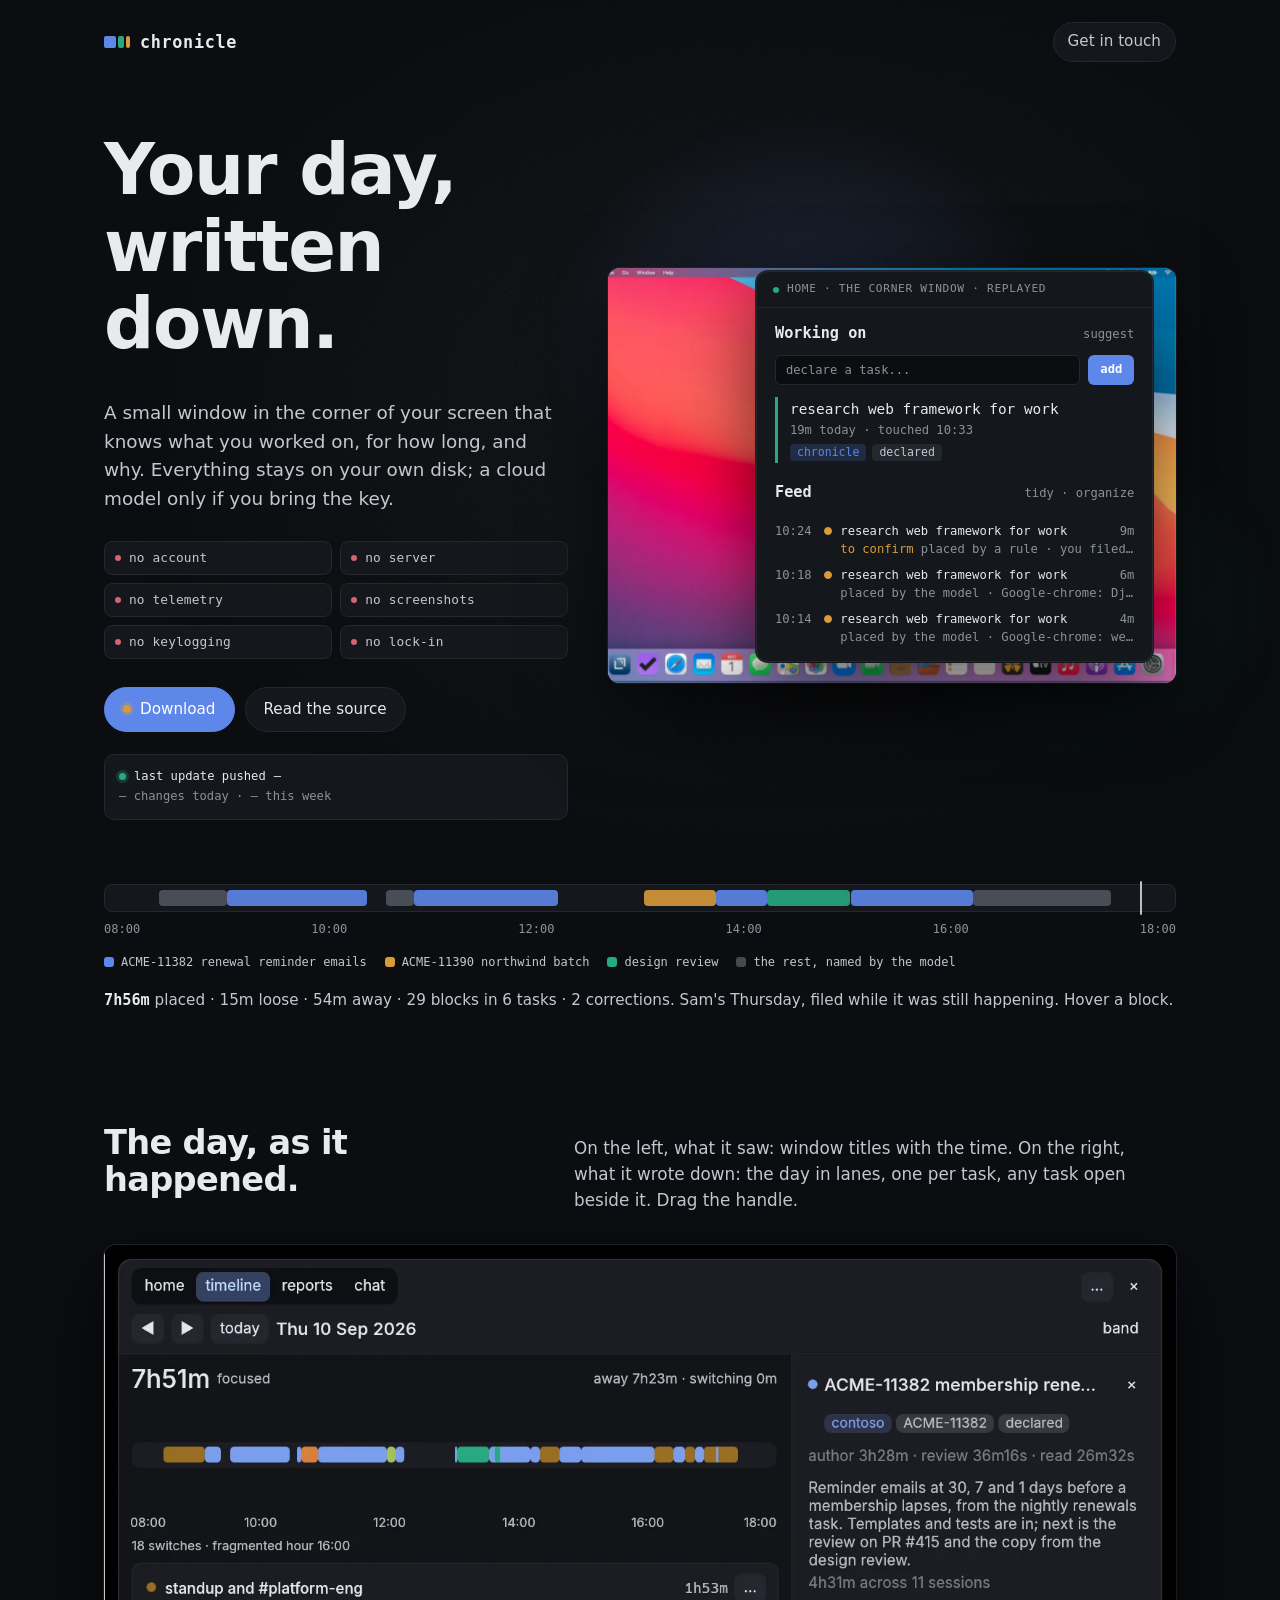
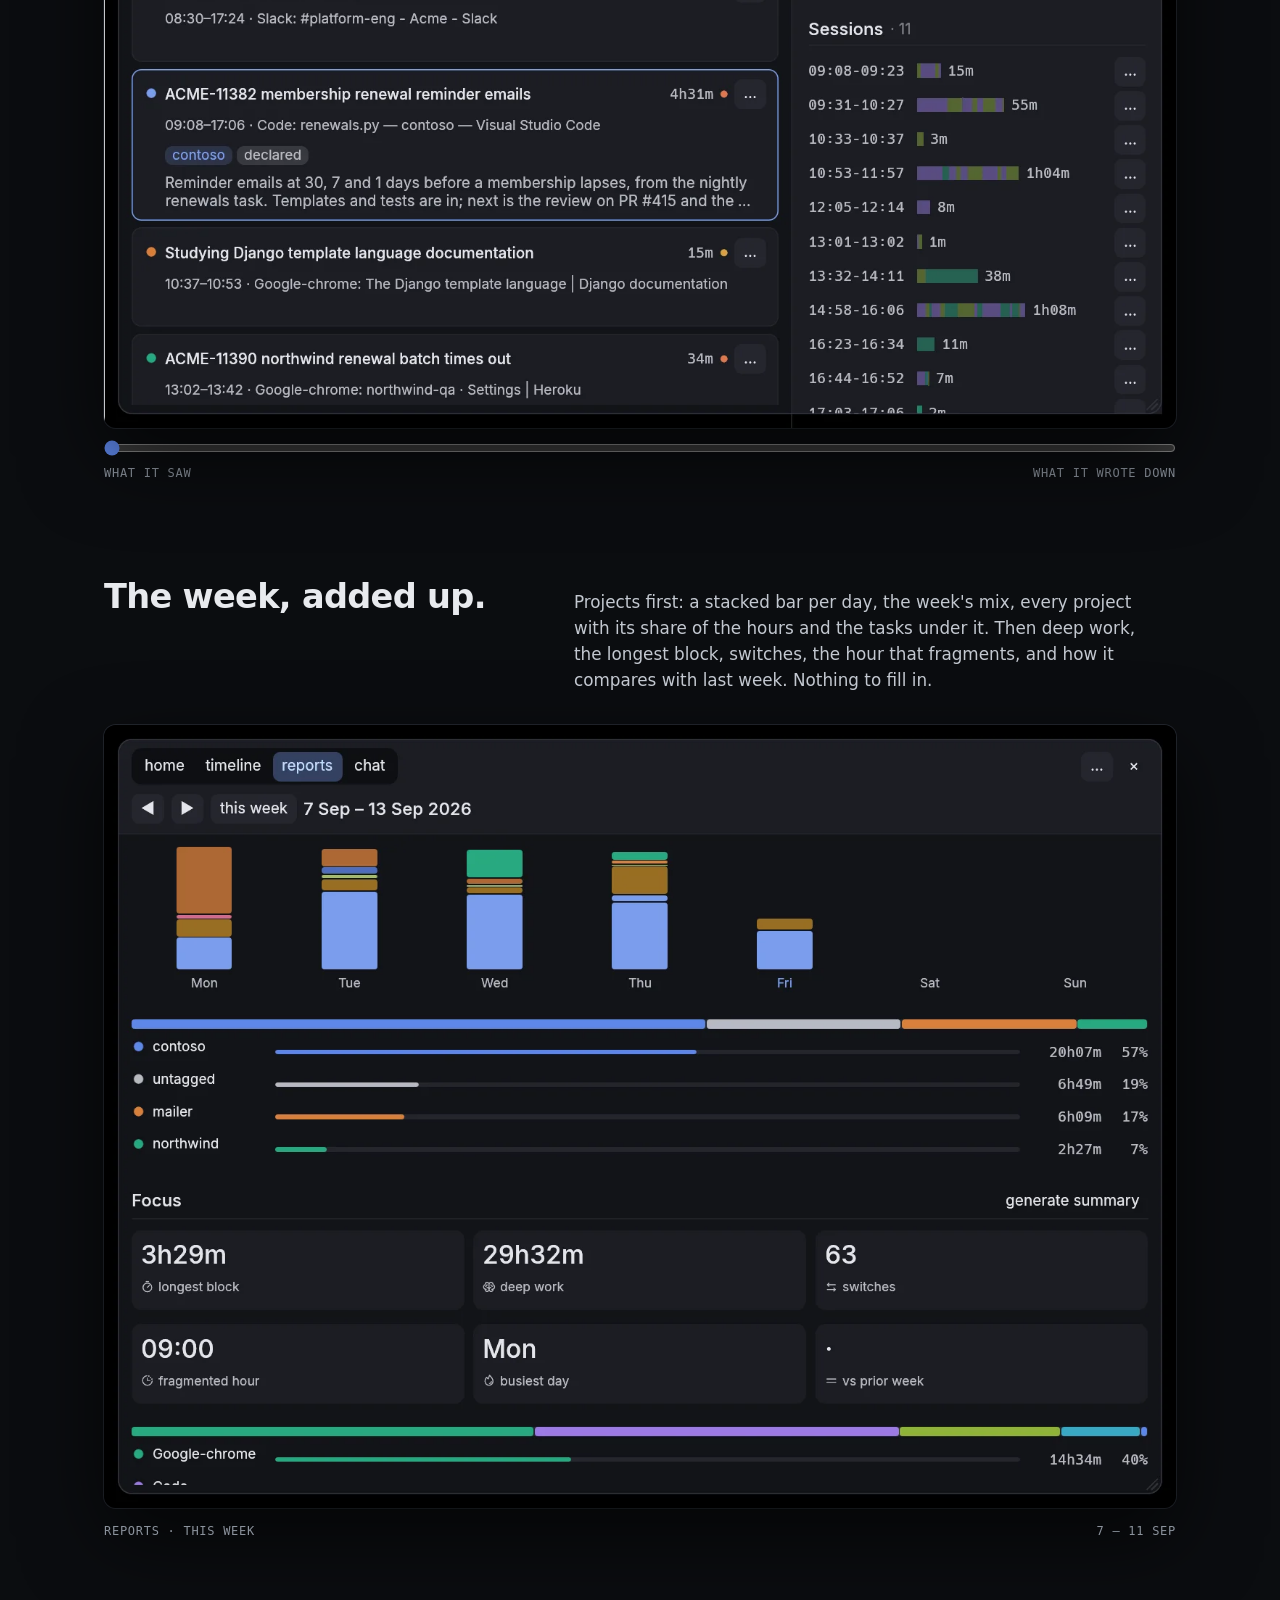
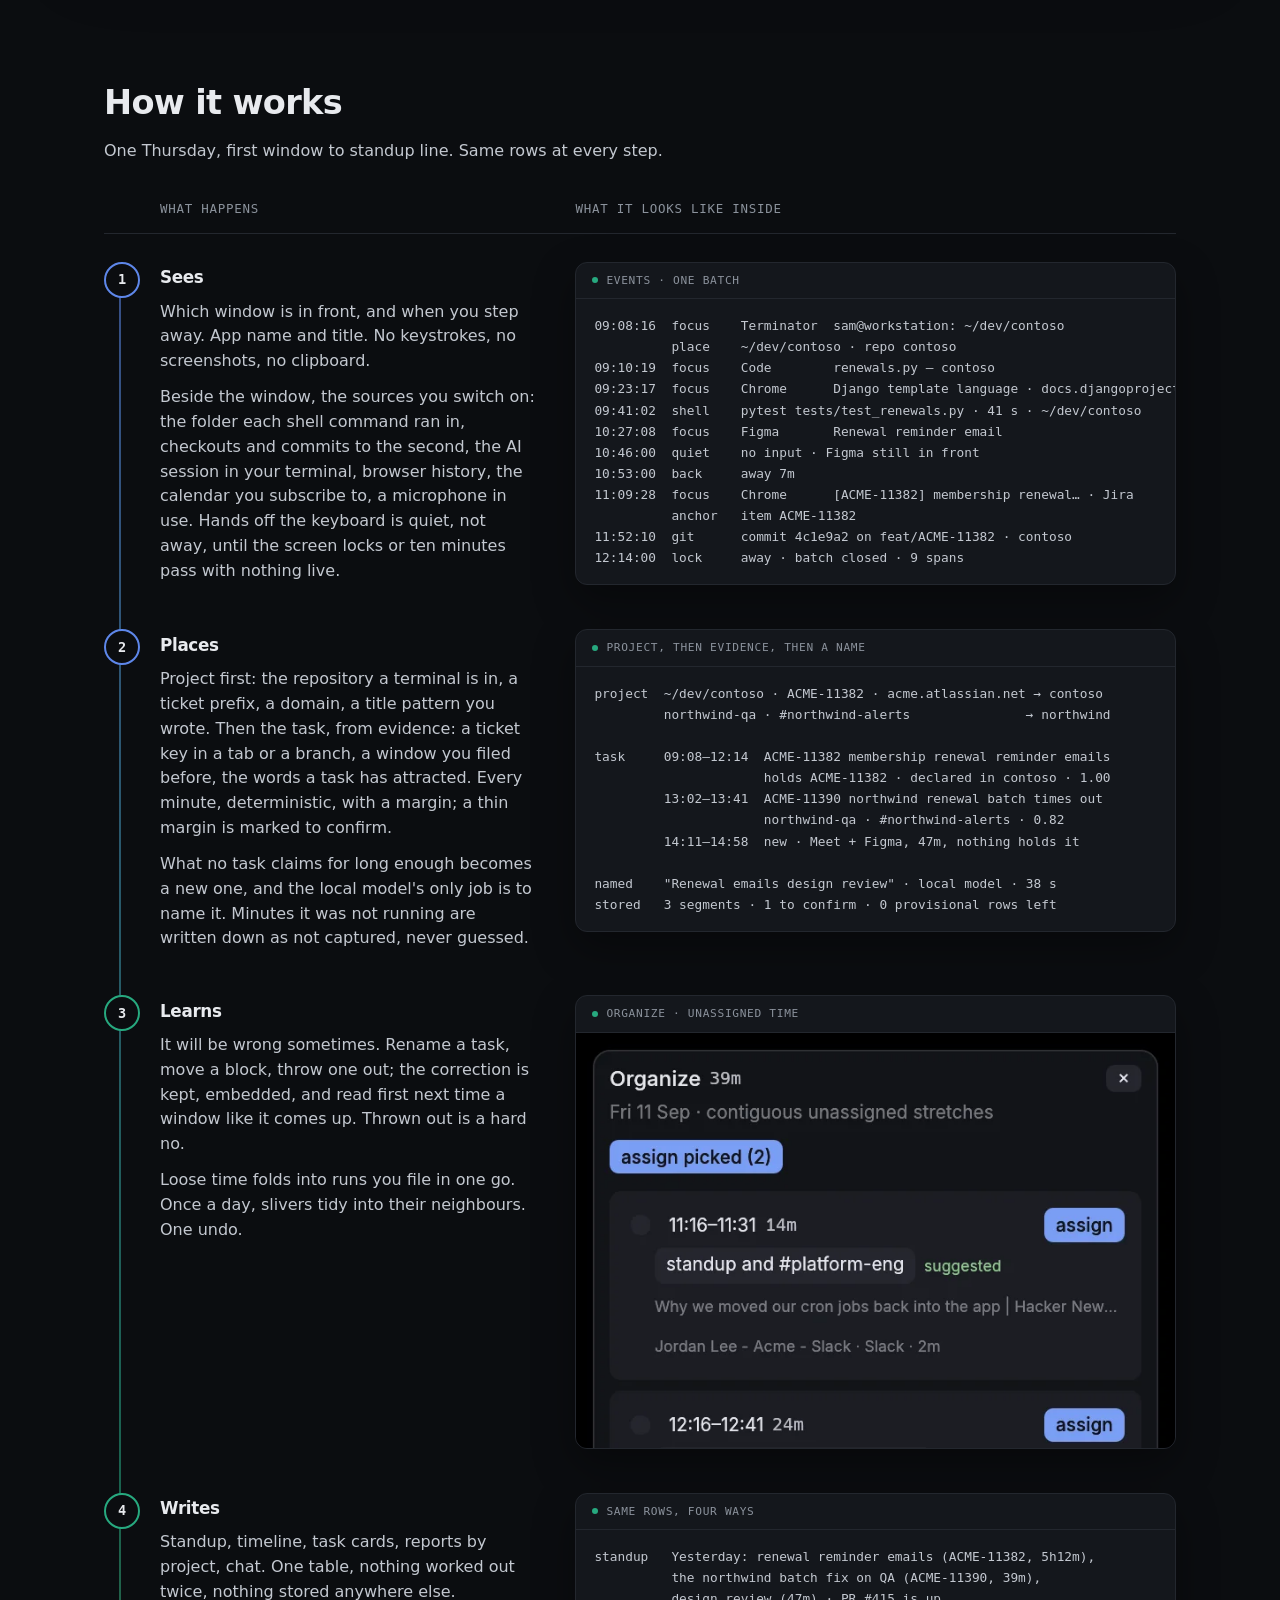
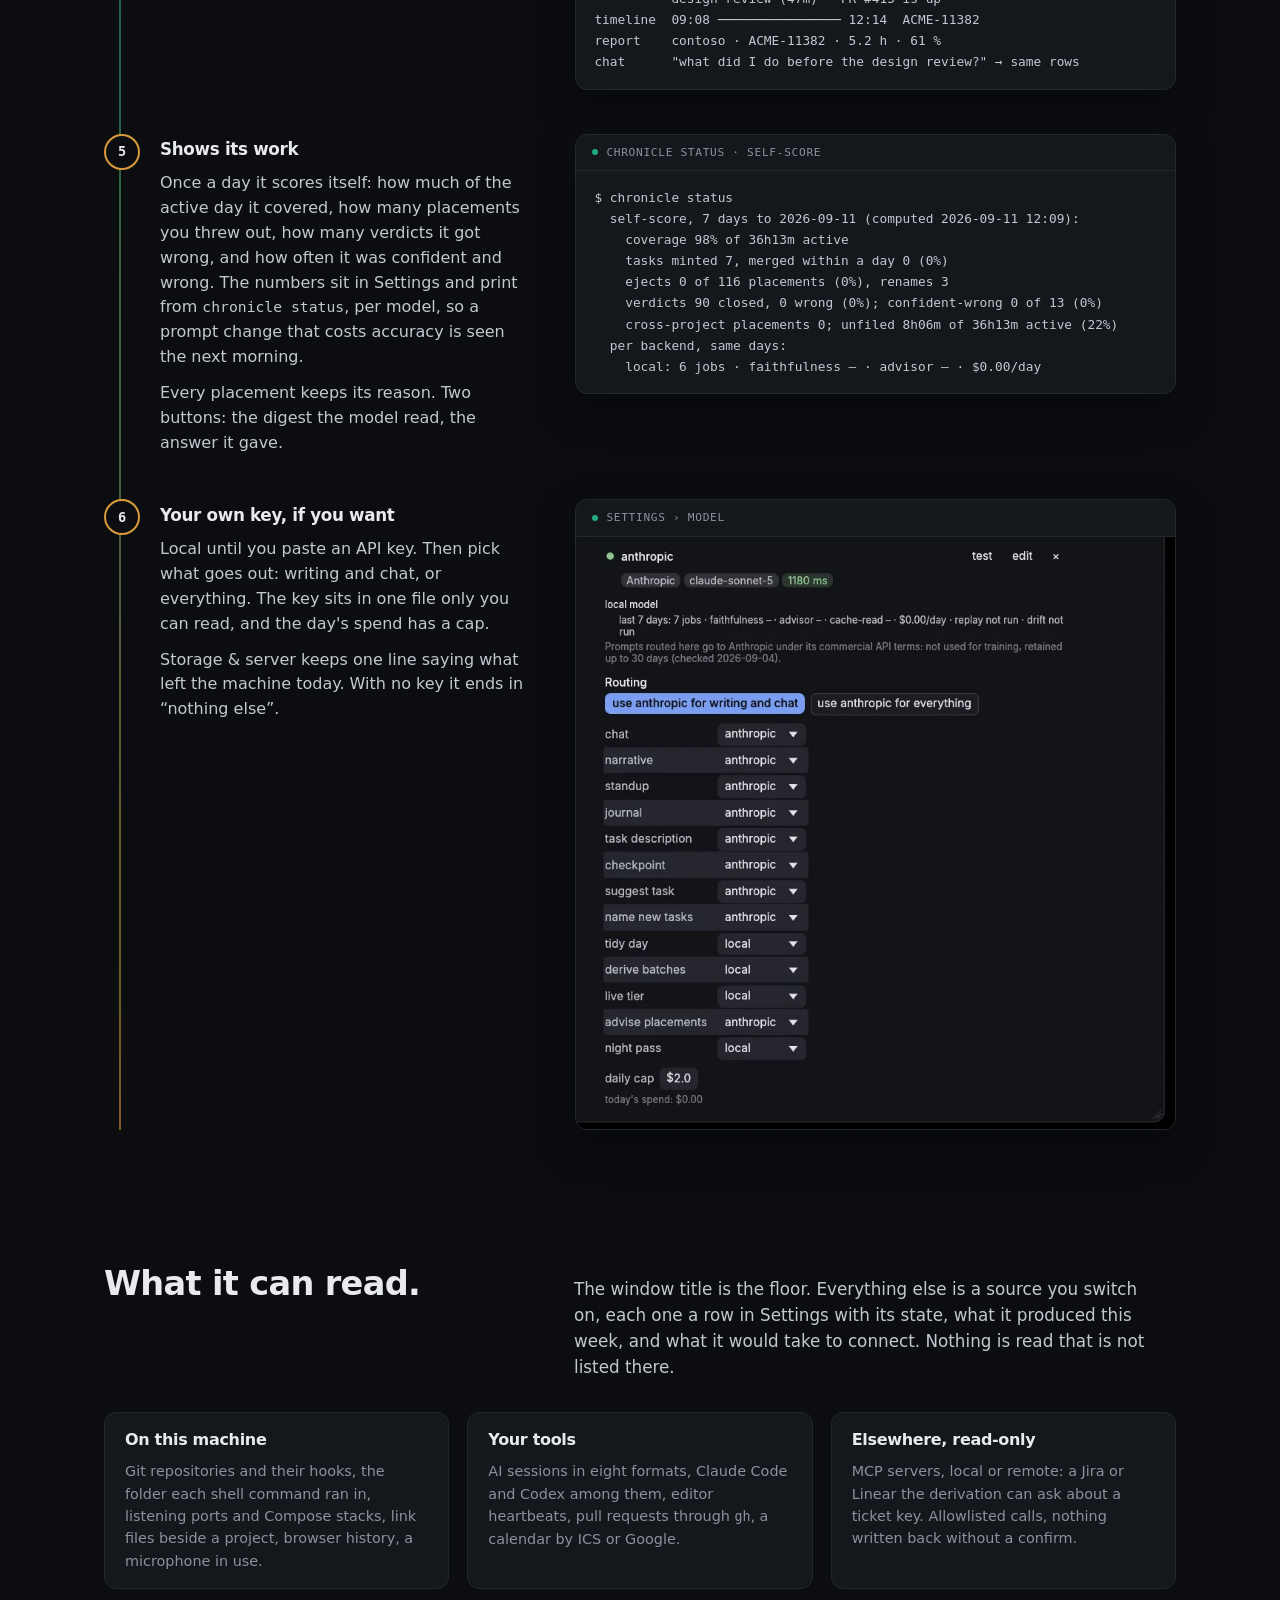
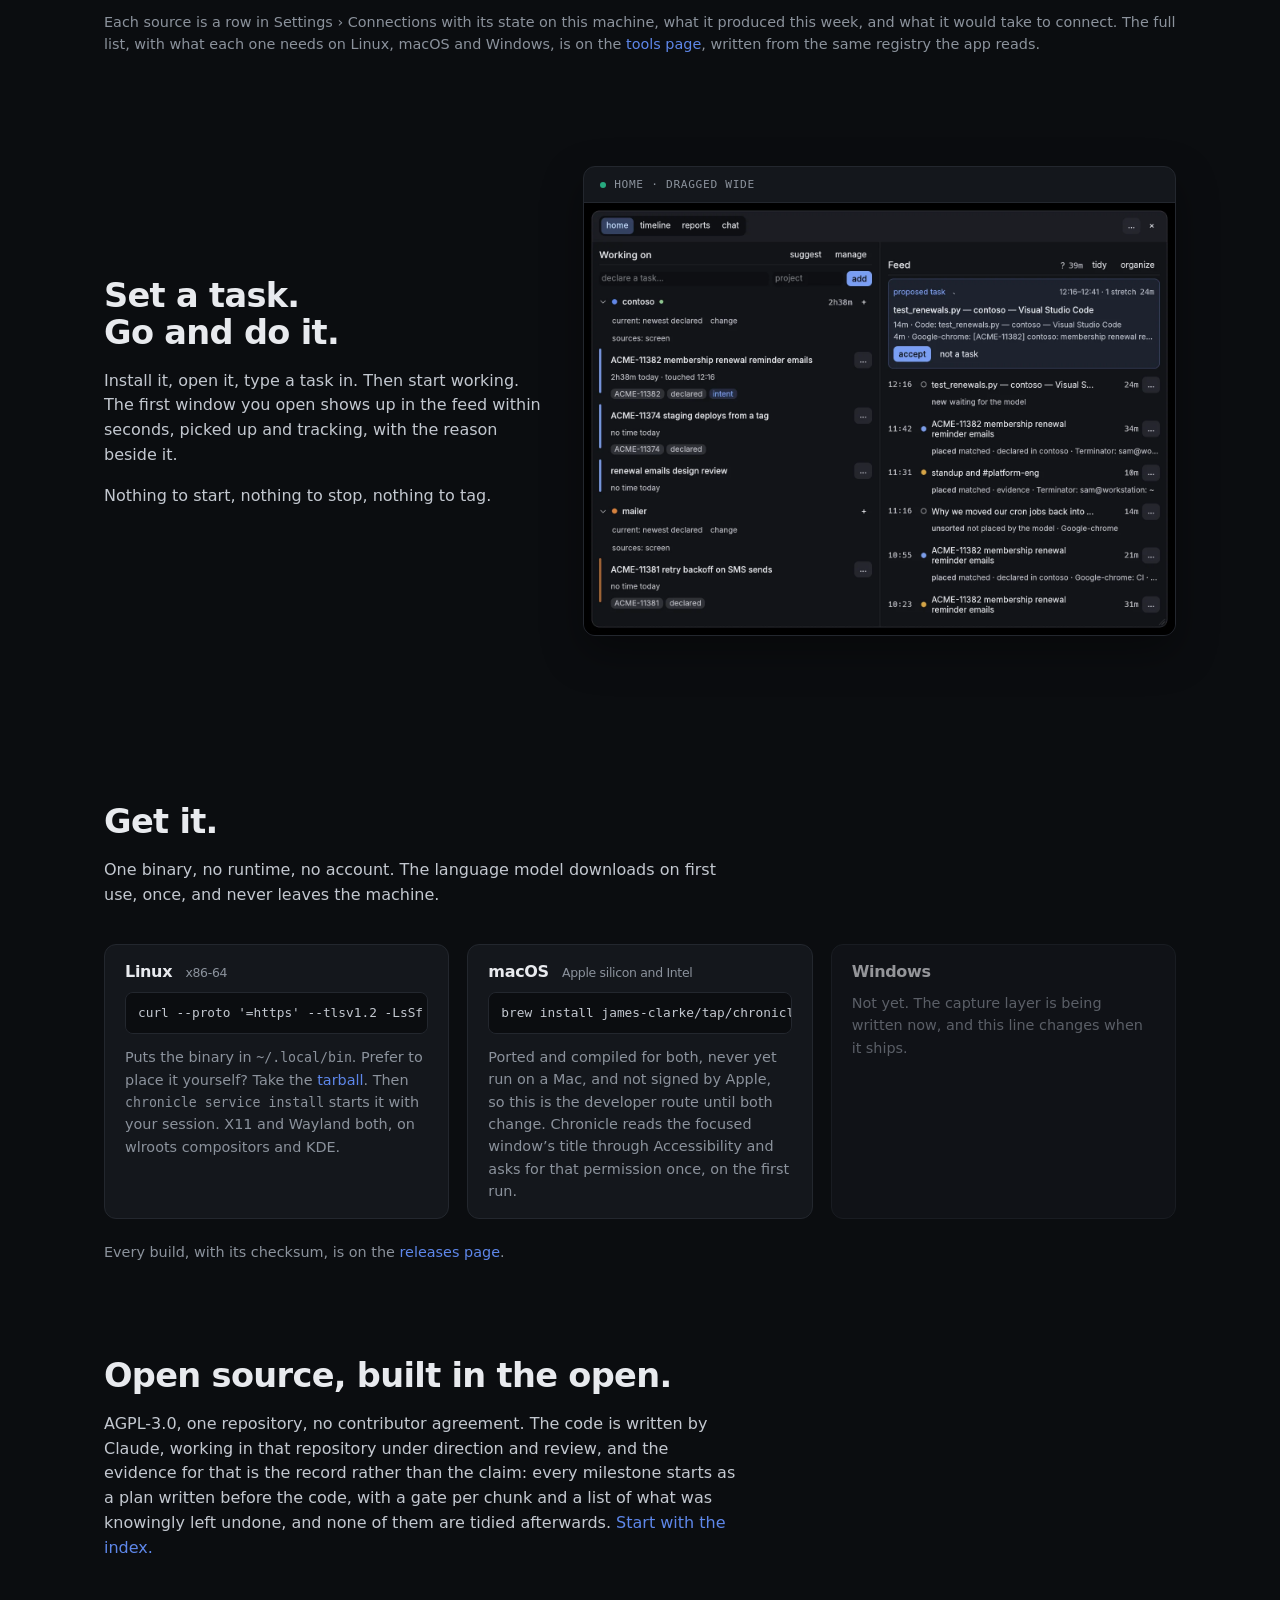
==== commit 067610f2: "feat(site): the replay is the hero, on the Windows and macOS desktops; the wide home shot takes its " ====
--- a/site/index.html
+++ b/site/index.html
@@ -17,7 +17,6 @@
   <meta name="twitter:card" content="summary_large_image">
   <link rel="icon" type="image/svg+xml" href="img/favicon.svg">
   <link rel="stylesheet" href="style.css">
-  <link rel="preload" as="image" href="img/home-wide.webp" fetchpriority="high">
   <link rel="preload" as="image" href="img/desk-win.webp">
   <link rel="preload" as="image" href="img/desk-mac.webp">
 </head>
@@ -53,12 +52,40 @@
       <!-- /pulse -->
     </div>
   </div>
-  <div class="hero-art">
+  <div class="hero-art demo">
     <div class="screen" aria-hidden="true">
       <img class="desk win" src="img/desk-win.webp" width="1200" height="675" alt="">
       <img class="desk mac" src="img/desk-mac.webp" width="1600" height="900" alt="">
     </div>
-    <img class="app" src="img/home-wide.webp" fetchpriority="high" width="1478" height="1080" alt="Chronicle home, dragged wide: open tasks grouped by project with time today and the next step on the left, the feed of the day's placed blocks on the right">
+    <figure class="panel app" aria-label="A replay of the corner window: a task typed in and added, then three browser windows arriving in the feed and being placed under it">
+      <figcaption>home · the corner window · replayed</figcaption>
+      <div class="demo-body">
+        <div class="demo-head"><span>Working on</span><span>suggest</span></div>
+        <div class="demo-input">
+          <span class="demo-field"><span class="demo-ph">declare a task...</span><span class="demo-typed">research web framework for work</span></span>
+          <b class="demo-add">add</b>
+        </div>
+        <div class="demo-task">
+          <b>research web framework for work</b>
+          <span class="demo-time"><i>no time today</i><i>4m today · touched 10:18</i><i>10m today · touched 10:24</i><i>19m today · touched 10:33</i></span>
+          <span class="demo-tags"><em class="p">chronicle</em><em>declared</em></span>
+        </div>
+        <div class="demo-head"><span>Feed</span><span>tidy · organize</span></div>
+        <ol class="demo-feed">
+          <li class="demo-row r3">
+            <span class="demo-state placed"><time>10:24</time><i></i><b>research web framework for work</b><small>9m</small><span><em class="warn">to confirm</em> placed by a rule · you filed this window before · Google-chrome: web frameworks 2026</span></span>
+          </li>
+          <li class="demo-row r2">
+            <span class="demo-state new"><time>10:18</time><i></i><b>Google-chrome · Django vs FastAPI in 2026 — Hacker News</b><small>20s</small><span><em>new</em> waiting for the model</span></span>
+            <span class="demo-state placed"><time>10:18</time><i></i><b>research web framework for work</b><small>6m</small><span>placed by the model · Google-chrome: Django vs FastAPI in 2026 — Hacker News</span></span>
+          </li>
+          <li class="demo-row r1">
+            <span class="demo-state new"><time>10:14</time><i></i><b>Google-chrome · web frameworks 2026 — Google Search</b><small>12s</small><span><em>new</em> waiting for the model</span></span>
+            <span class="demo-state placed"><time>10:14</time><i></i><b>research web framework for work</b><small>4m</small><span>placed by the model · Google-chrome: web frameworks 2026 — Google Search</span></span>
+          </li>
+        </ol>
+      </div>
+    </figure>
   </div>
 </section>
 
@@ -280,42 +307,16 @@
   <p class="fine">Each source is a row in Settings › Connections with its state on this machine, what it produced this week, and what it would take to connect. The full list, with what each one needs on Linux, macOS and Windows, is on the <a href="tools.html">tools page</a>, written from the same registry the app reads.</p>
 </section>
 
-<section class="demo" id="demo">
+<section class="showcase" id="demo">
   <div class="demo-grid">
     <div class="demo-text">
       <h2>Set a task.<br>Go and do it.</h2>
       <p>Install it, open it, type a task in. Then start working. The first window you open shows up in the feed within seconds, picked up and tracking, with the reason beside it.</p>
       <p>Nothing to start, nothing to stop, nothing to tag.</p>
-      <p class="fine">Replayed by the page; the words are the feed's own.</p>
-    </div>
-    <figure class="panel app" aria-label="A replay of the corner window: a task typed in and added, then three browser windows arriving in the feed and being placed under it">
-      <figcaption>home · the corner window</figcaption>
-      <div class="demo-body">
-        <div class="demo-head"><span>Working on</span><span>suggest</span></div>
-        <div class="demo-input">
-          <span class="demo-field"><span class="demo-ph">declare a task...</span><span class="demo-typed">research web framework for work</span></span>
-          <b class="demo-add">add</b>
-        </div>
-        <div class="demo-task">
-          <b>research web framework for work</b>
-          <span class="demo-time"><i>no time today</i><i>4m today · touched 10:18</i><i>10m today · touched 10:24</i><i>19m today · touched 10:33</i></span>
-          <span class="demo-tags"><em class="p">chronicle</em><em>declared</em></span>
-        </div>
-        <div class="demo-head"><span>Feed</span><span>tidy · organize</span></div>
-        <ol class="demo-feed">
-          <li class="demo-row r3">
-            <span class="demo-state placed"><time>10:24</time><i></i><b>research web framework for work</b><small>9m</small><span><em class="warn">to confirm</em> placed by a rule · you filed this window before · Google-chrome: web frameworks 2026</span></span>
-          </li>
-          <li class="demo-row r2">
-            <span class="demo-state new"><time>10:18</time><i></i><b>Google-chrome · Django vs FastAPI in 2026 — Hacker News</b><small>20s</small><span><em>new</em> waiting for the model</span></span>
-            <span class="demo-state placed"><time>10:18</time><i></i><b>research web framework for work</b><small>6m</small><span>placed by the model · Google-chrome: Django vs FastAPI in 2026 — Hacker News</span></span>
-          </li>
-          <li class="demo-row r1">
-            <span class="demo-state new"><time>10:14</time><i></i><b>Google-chrome · web frameworks 2026 — Google Search</b><small>12s</small><span><em>new</em> waiting for the model</span></span>
-            <span class="demo-state placed"><time>10:14</time><i></i><b>research web framework for work</b><small>4m</small><span>placed by the model · Google-chrome: web frameworks 2026 — Google Search</span></span>
-          </li>
-        </ol>
-      </div>
+    </div>
+    <figure class="panel shot">
+      <figcaption>home · dragged wide</figcaption>
+      <img src="img/home-wide.webp" loading="lazy" width="1478" height="1080" alt="Chronicle home, dragged wide: open tasks grouped by project with time today and the next step on the left, the feed of the day's placed blocks on the right">
     </figure>
   </div>
 </section>
--- a/site/style.css
+++ b/site/style.css
@@ -236,10 +236,7 @@
   inset: 0;
   border-radius: 12px;
   overflow: hidden;
-  opacity: 0;
   box-shadow: 0 30px 80px rgba(0, 0, 0, 0.6), 0 0 0 1px var(--line);
-  animation: screen 16s var(--ease) infinite;
-  will-change: transform, opacity;
 }
 .hero-art .desk {
   position: absolute;
@@ -248,43 +245,19 @@
   height: 100%;
   object-fit: cover;
   border-radius: 0;
-  animation: 16s step-end infinite;
-}
-.hero-art .desk.win { animation-name: desk-win; }
-.hero-art .desk.mac { animation-name: desk-mac; }
-.hero-art .app {
-  position: absolute;
-  top: 0;
-  left: 0;
-  width: 100%;
-  transform-origin: 0 0;
+}
+/* the Windows desktop underneath, the macOS one fading over it every 16 s */
+.hero-art .desk.mac { animation: desk-mac 16s ease-in-out infinite; will-change: opacity; }
+@keyframes desk-mac { 0%, 42% { opacity: 0; } 50%, 92% { opacity: 1; } 100% { opacity: 0; } }
+/* the corner window, replayed on the desktop (the replay itself is the .demo block further down) */
+.hero-art.demo { padding: 0; }
+.hero-art .panel.app {
+  position: absolute;
+  right: 4%;
+  bottom: 5%;
+  width: 70%;
   box-shadow: 0 30px 80px rgba(0, 0, 0, 0.6), 0 0 0 1px var(--line);
-  animation: app-corner 16s var(--ease) infinite;
-  will-change: transform;
-}
-/* 16 s loop: full 4 s, the window shrinks into the Windows corner over 1.1 s and sits 2 s, grows back over 1 s;
-   then the same into the macOS corner. The desktop fades in under it and settles from a slight zoom, so the
-   move reads as the camera pulling back rather than a picture appearing behind the window. */
-@keyframes app-corner {
-  0%, 25%   { transform: translate(0, 0) scale(1); animation-timing-function: cubic-bezier(0.7, 0, 0.2, 1); }
-  32%, 44%  { transform: translate(62.5%, 57.9%) scale(0.36); animation-timing-function: cubic-bezier(0.55, 0, 0.2, 1); }
-  50%, 75%  { transform: translate(0, 0) scale(1); animation-timing-function: cubic-bezier(0.7, 0, 0.2, 1); }
-  82%, 94%  { transform: translate(62.5%, 4.2%) scale(0.36); animation-timing-function: cubic-bezier(0.55, 0, 0.2, 1); }
-  100%      { transform: translate(0, 0) scale(1); }
-}
-@keyframes screen {
-  0%, 24%   { opacity: 0; transform: scale(1.06); }
-  28%       { opacity: 1; }
-  32%, 44%  { opacity: 1; transform: none; }
-  47%       { opacity: 1; }
-  50%, 74%  { opacity: 0; transform: scale(1.06); }
-  78%       { opacity: 1; }
-  82%, 94%  { opacity: 1; transform: none; }
-  97%       { opacity: 1; }
-  100%      { opacity: 0; transform: scale(1.06); }
-}
-@keyframes desk-win { 0%, 50% { opacity: 1; } 50.01%, 100% { opacity: 0; } }
-@keyframes desk-mac { 0%, 50% { opacity: 0; } 50.01%, 100% { opacity: 1; } }
+}
 
 /* day band */
 .band-section { padding: 24px 0 56px; }
@@ -725,6 +698,10 @@
   section { padding: 44px 0; }
   .hero { grid-template-columns: 1fr; gap: 36px; padding-top: 24px; }
   .hero::before { display: none; }
+  /* one column: the replay stands on its own, no desktop behind it */
+  .hero-art { aspect-ratio: auto; }
+  .hero-art .screen { display: none; }
+  .hero-art .panel.app { position: static; width: 100%; }
   /* one column: the width of "written down." on a phone sets the size */
   h1 { font-size: clamp(2.2rem, 11vw, 4.4rem); }
   .wide-shot, .wipe { margin: 0 -24px; padding: 0 24px; overflow-x: auto; -webkit-overflow-scrolling: touch; }
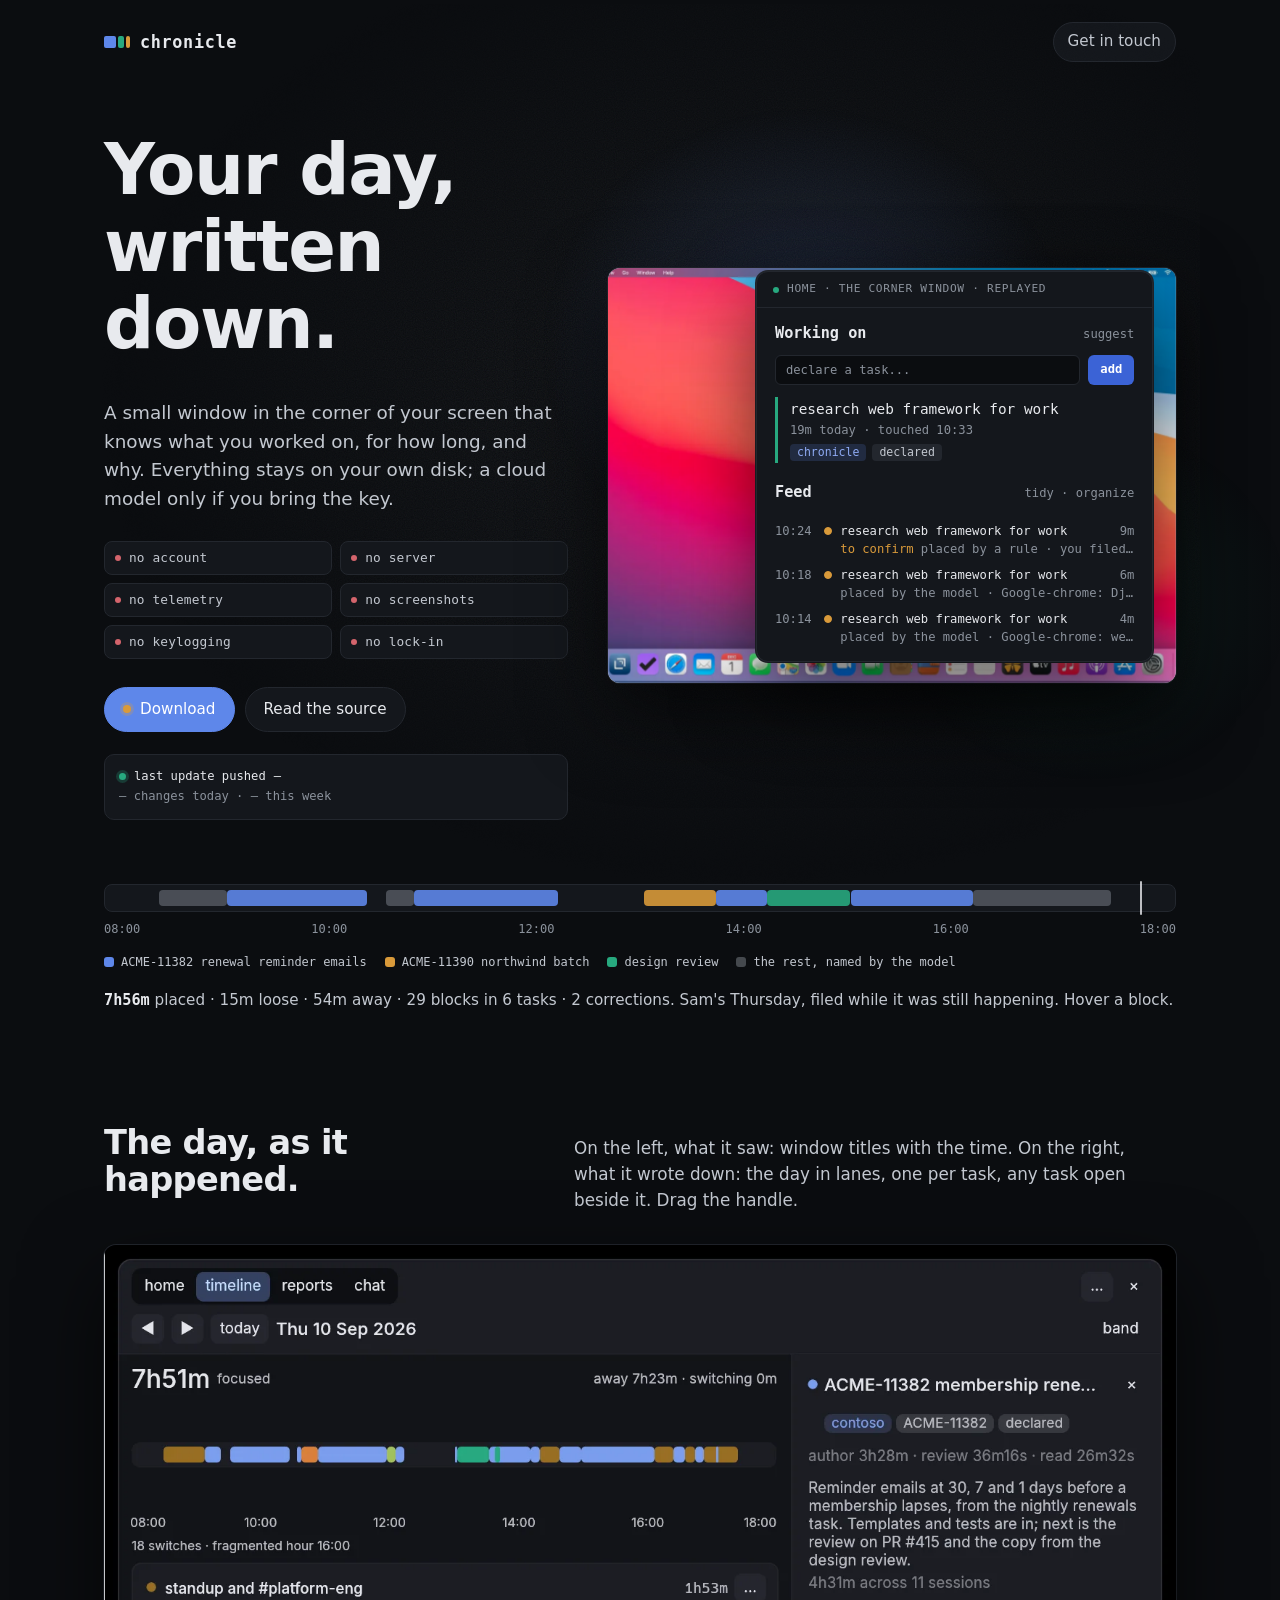
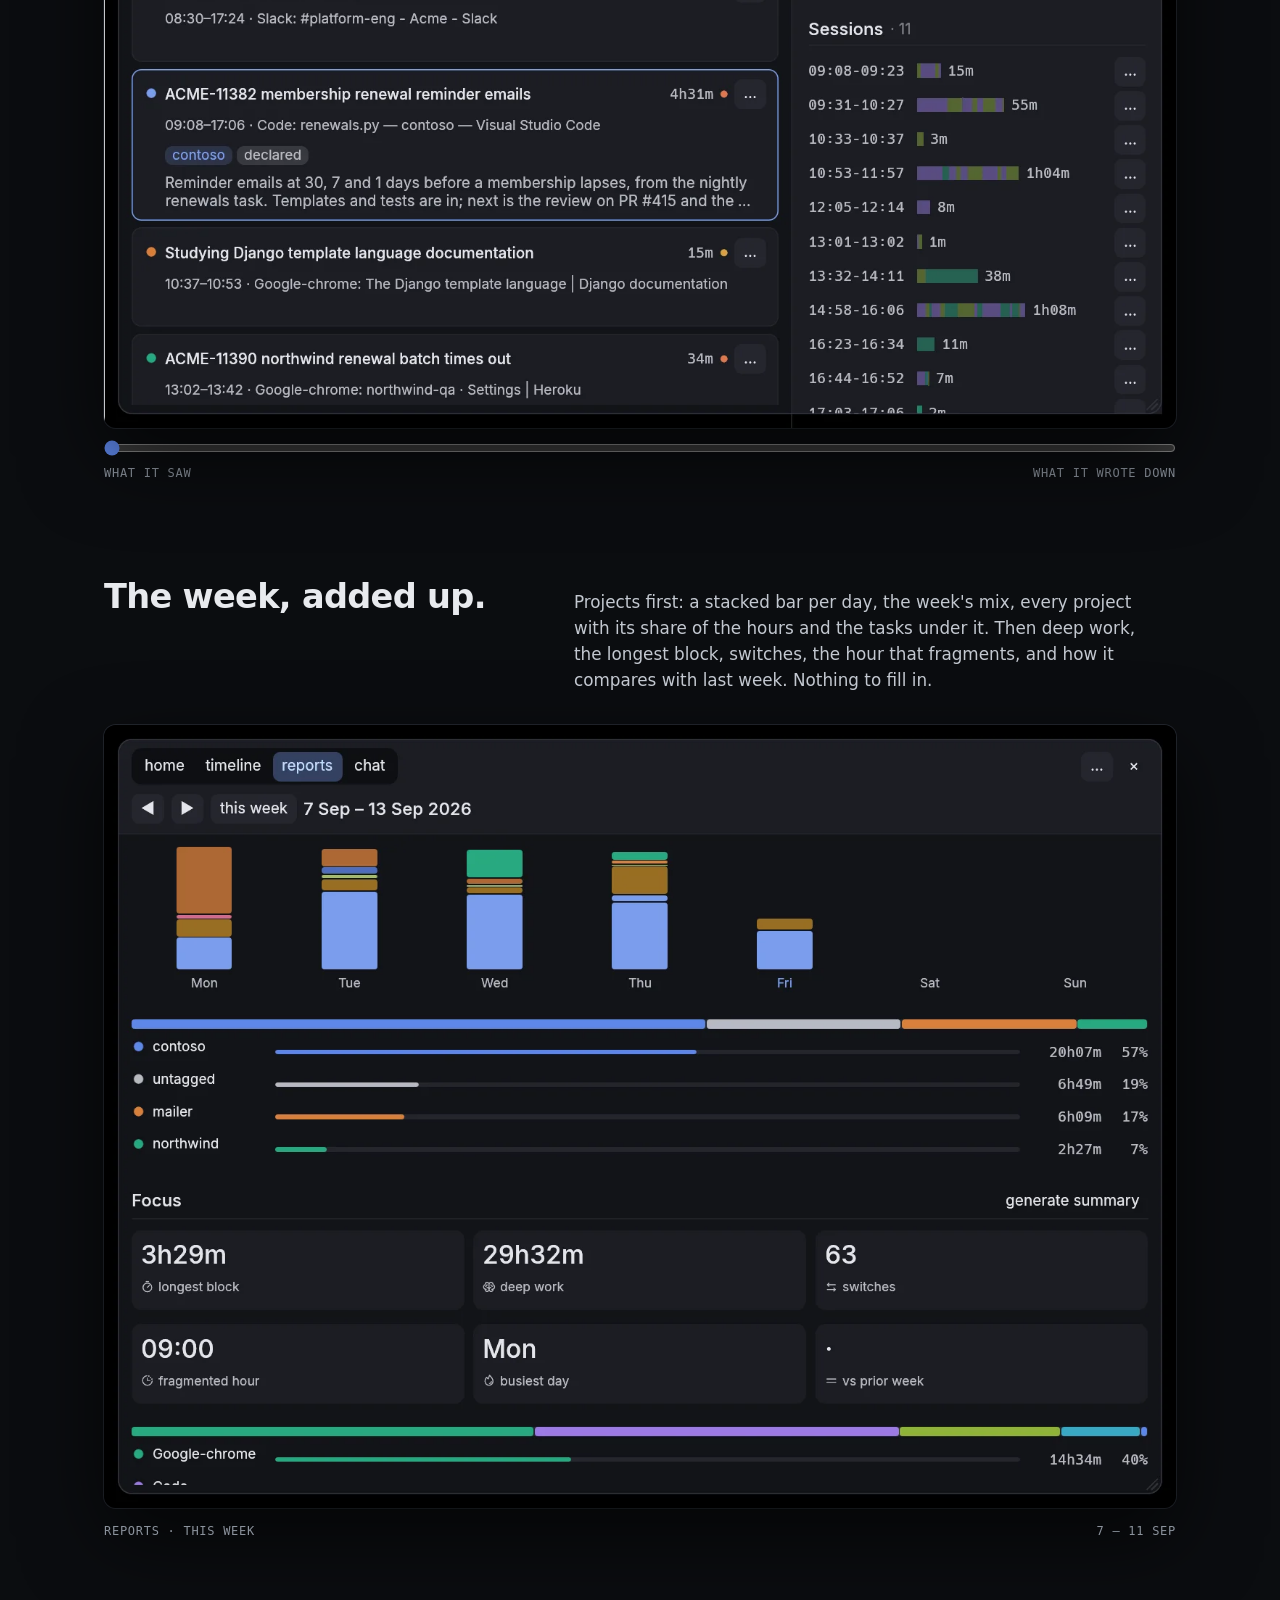
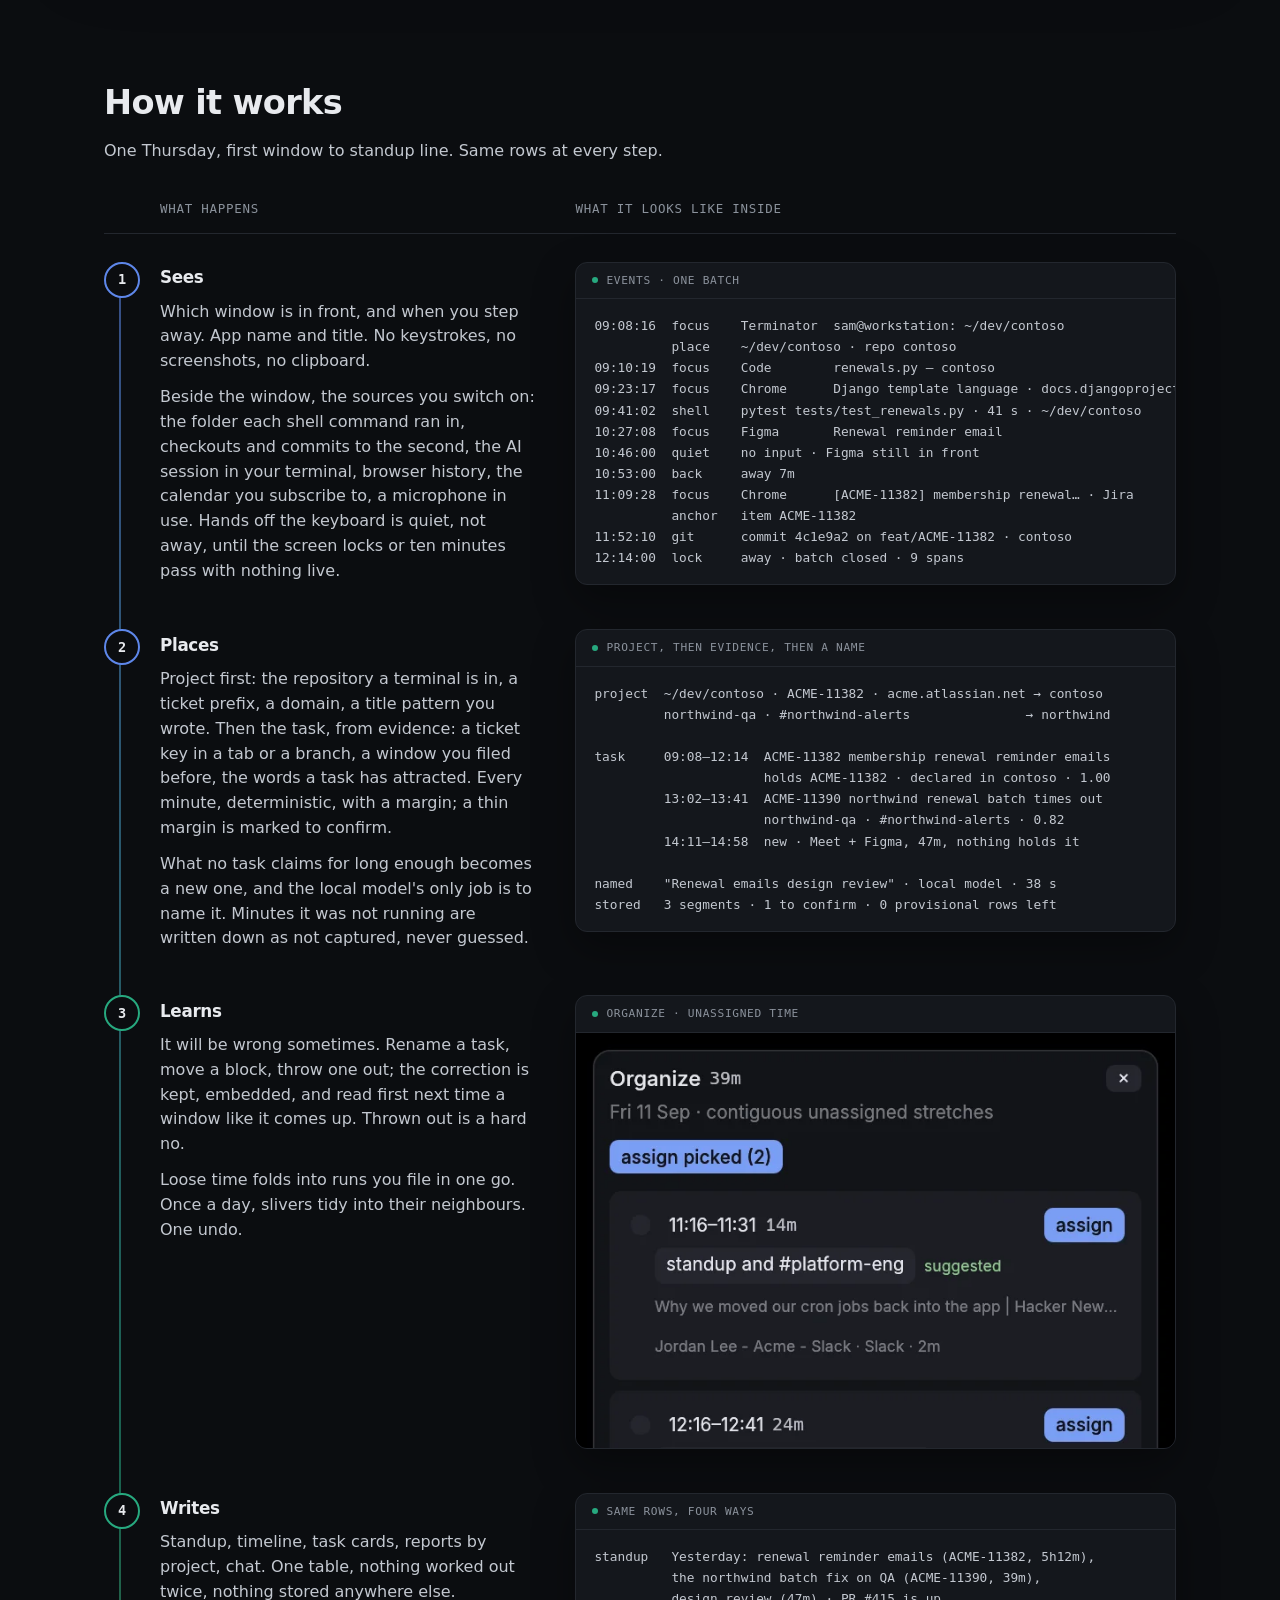
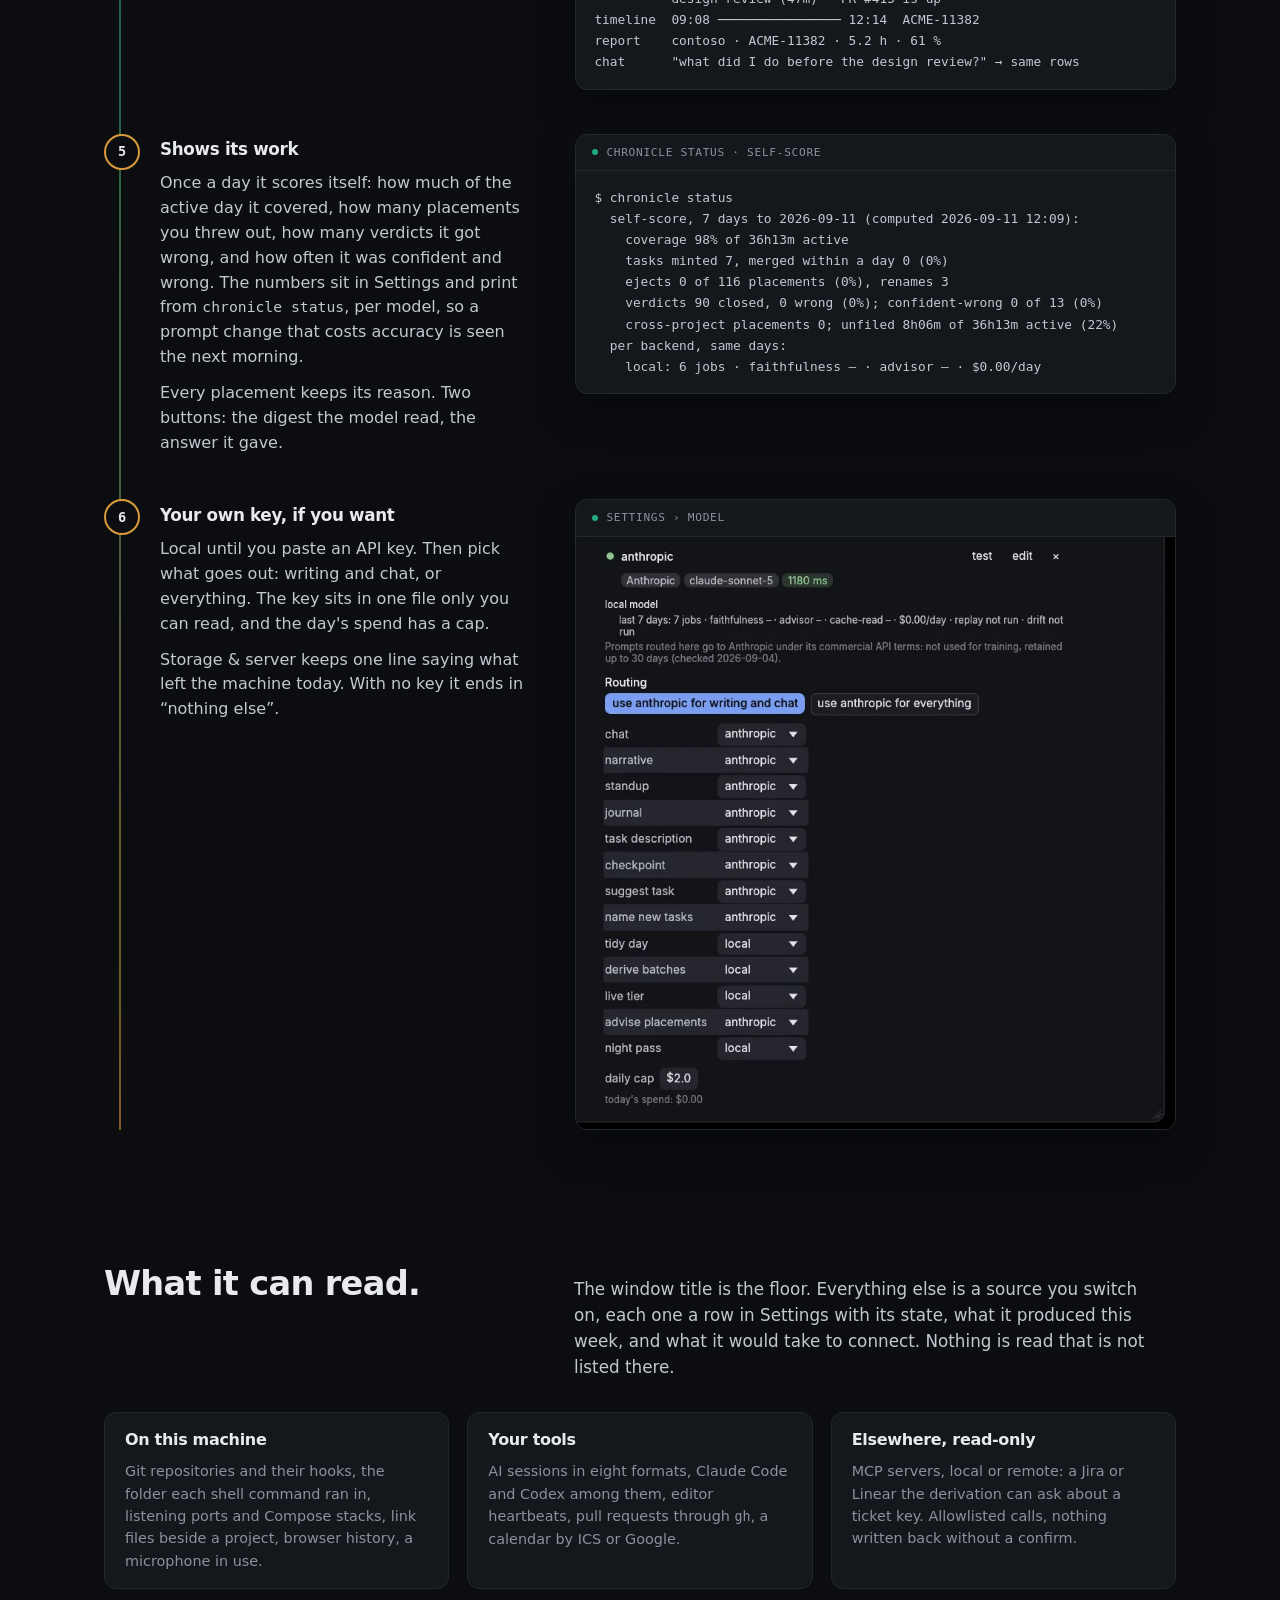
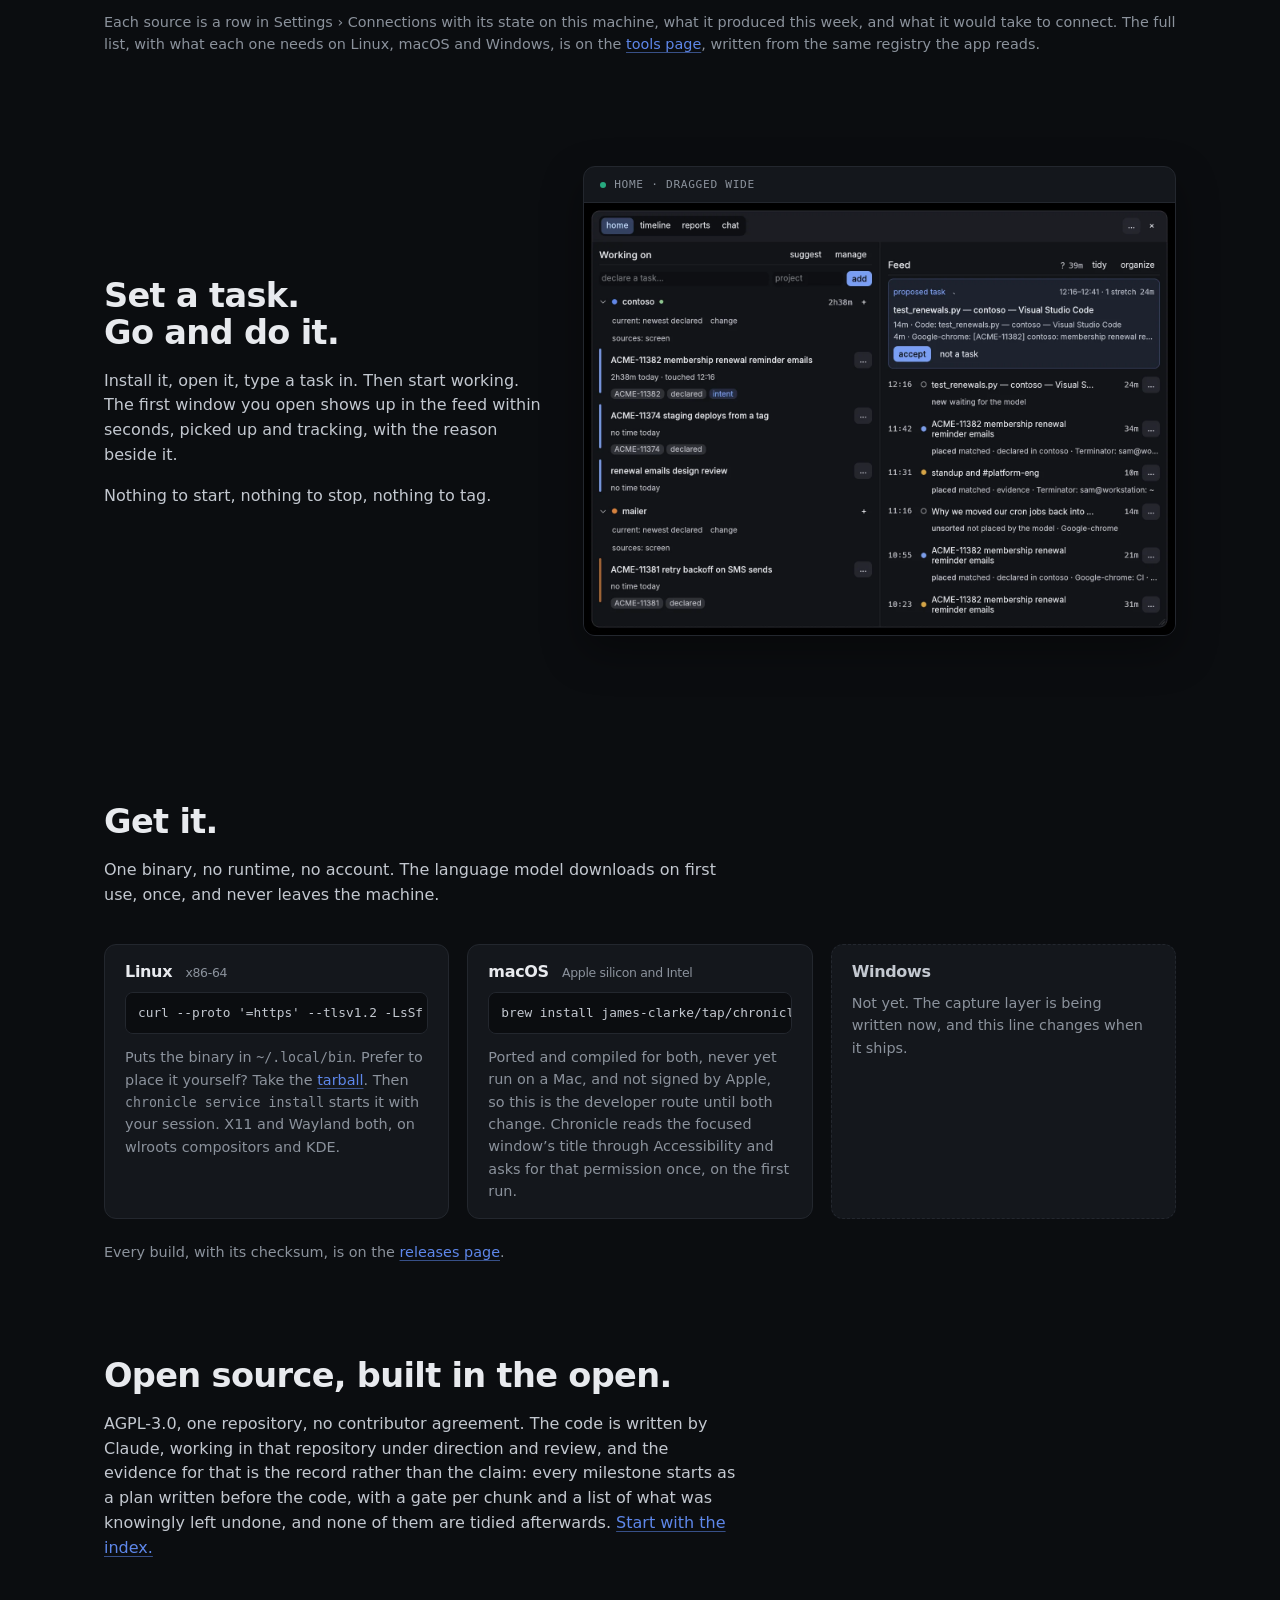
==== commit 8c82a369: "fix(site): og description matches the lede, in-text links underlined, contrast on the replay button," ====
--- a/site/index.html
+++ b/site/index.html
@@ -7,7 +7,7 @@
   <meta name="description" content="Chronicle runs in the background and turns the windows you were in into the tasks you were actually doing. Standup, timeline, reports by project and chat from one file on your own disk. No account, no server, no telemetry. Open source, AGPL-3.0.">
   <meta property="og:type" content="website">
   <meta property="og:title" content="chronicle — your day, written down">
-  <meta property="og:description" content="A small window in the corner of your screen that knows what you worked on, for how long, and why. Everything stays on your own disk.">
+  <meta property="og:description" content="A small window in the corner of your screen that knows what you worked on, for how long, and why. Everything stays on your own disk; a cloud model only if you bring the key.">
   <link rel="canonical" href="https://chronicled.dev/">
   <meta property="og:url" content="https://chronicled.dev/">
   <meta property="og:image" content="https://chronicled.dev/img/og.webp">
--- a/site/style.css
+++ b/site/style.css
@@ -28,6 +28,8 @@
 
 a { color: var(--blue); text-decoration: none; }
 a:hover { text-decoration: underline; }
+/* links inside running text are underlined, not colour-only */
+p a:not(.btn) { text-decoration: underline; text-decoration-color: rgba(94, 135, 234, 0.55); text-underline-offset: 3px; }
 
 h1, h2, h3 { line-height: 1.1; letter-spacing: -0.02em; margin: 0 0 0.5em; }
 h1 { font-size: clamp(2.6rem, 6vw, 4.4rem); font-weight: 700; }
@@ -612,7 +614,7 @@
 }
 .demo-ph { position: absolute; left: 10px; top: 5px; color: var(--muted); opacity: 1; }
 .demo-typed { display: inline-block; vertical-align: bottom; width: 0; overflow: hidden; white-space: nowrap; border-right: 2px solid transparent; }
-.demo-add { padding: 5px 12px; border-radius: 6px; background: var(--blue); color: #fff; font-weight: 600; }
+.demo-add { padding: 5px 12px; border-radius: 6px; background: #3b63d6; color: #fff; font-weight: 600; }
 .demo-task { padding: 2px 0 2px 12px; margin: 0 0 18px; border-left: 3px solid var(--green); }
 .demo-task b { display: block; color: var(--text); font-size: 0.9rem; font-weight: 500; }
 .demo-time { display: grid; color: var(--muted); }
@@ -620,7 +622,7 @@
 .demo-time i:last-child { opacity: 1; }
 .demo-tags { display: flex; gap: 6px; margin-top: 5px; }
 .demo-tags em { font-style: normal; padding: 0 7px; border-radius: 4px; background: var(--line); color: var(--soft); font-size: 0.72rem; }
-.demo-tags em.p { background: rgba(94, 135, 234, 0.18); color: var(--blue); }
+.demo-tags em.p { background: rgba(94, 135, 234, 0.18); color: #8fabf4; }
 .demo-feed { list-style: none; margin: 0; padding: 0; height: 10.8em; overflow: hidden; }
 .demo-feed ol, .demo-feed li { margin: 0; padding: 0; }
 .demo-row { position: relative; height: 3.6em; }
@@ -724,7 +726,8 @@
 .grab-row h3 { margin: 0 0 12px; font-size: 1rem; font-weight: 600; }
 .grab-row h3 small { margin-left: 8px; color: var(--muted); font-size: 0.78rem; font-weight: 400; }
 .grab-row .fine { margin: 12px 0 0; }
-.grab-row.quiet { opacity: 0.62; }
+.grab-row.quiet { border-style: dashed; }
+.grab-row.quiet h3 { color: var(--soft); }
 .cmd { margin: 0; overflow-x: auto; border-radius: 8px; background: var(--bg); border: 1px solid var(--line); padding: 10px 12px; }
 .cmd code { display: block; white-space: pre; font-size: 0.8rem; color: var(--soft); }
 a.btn { cursor: pointer; }
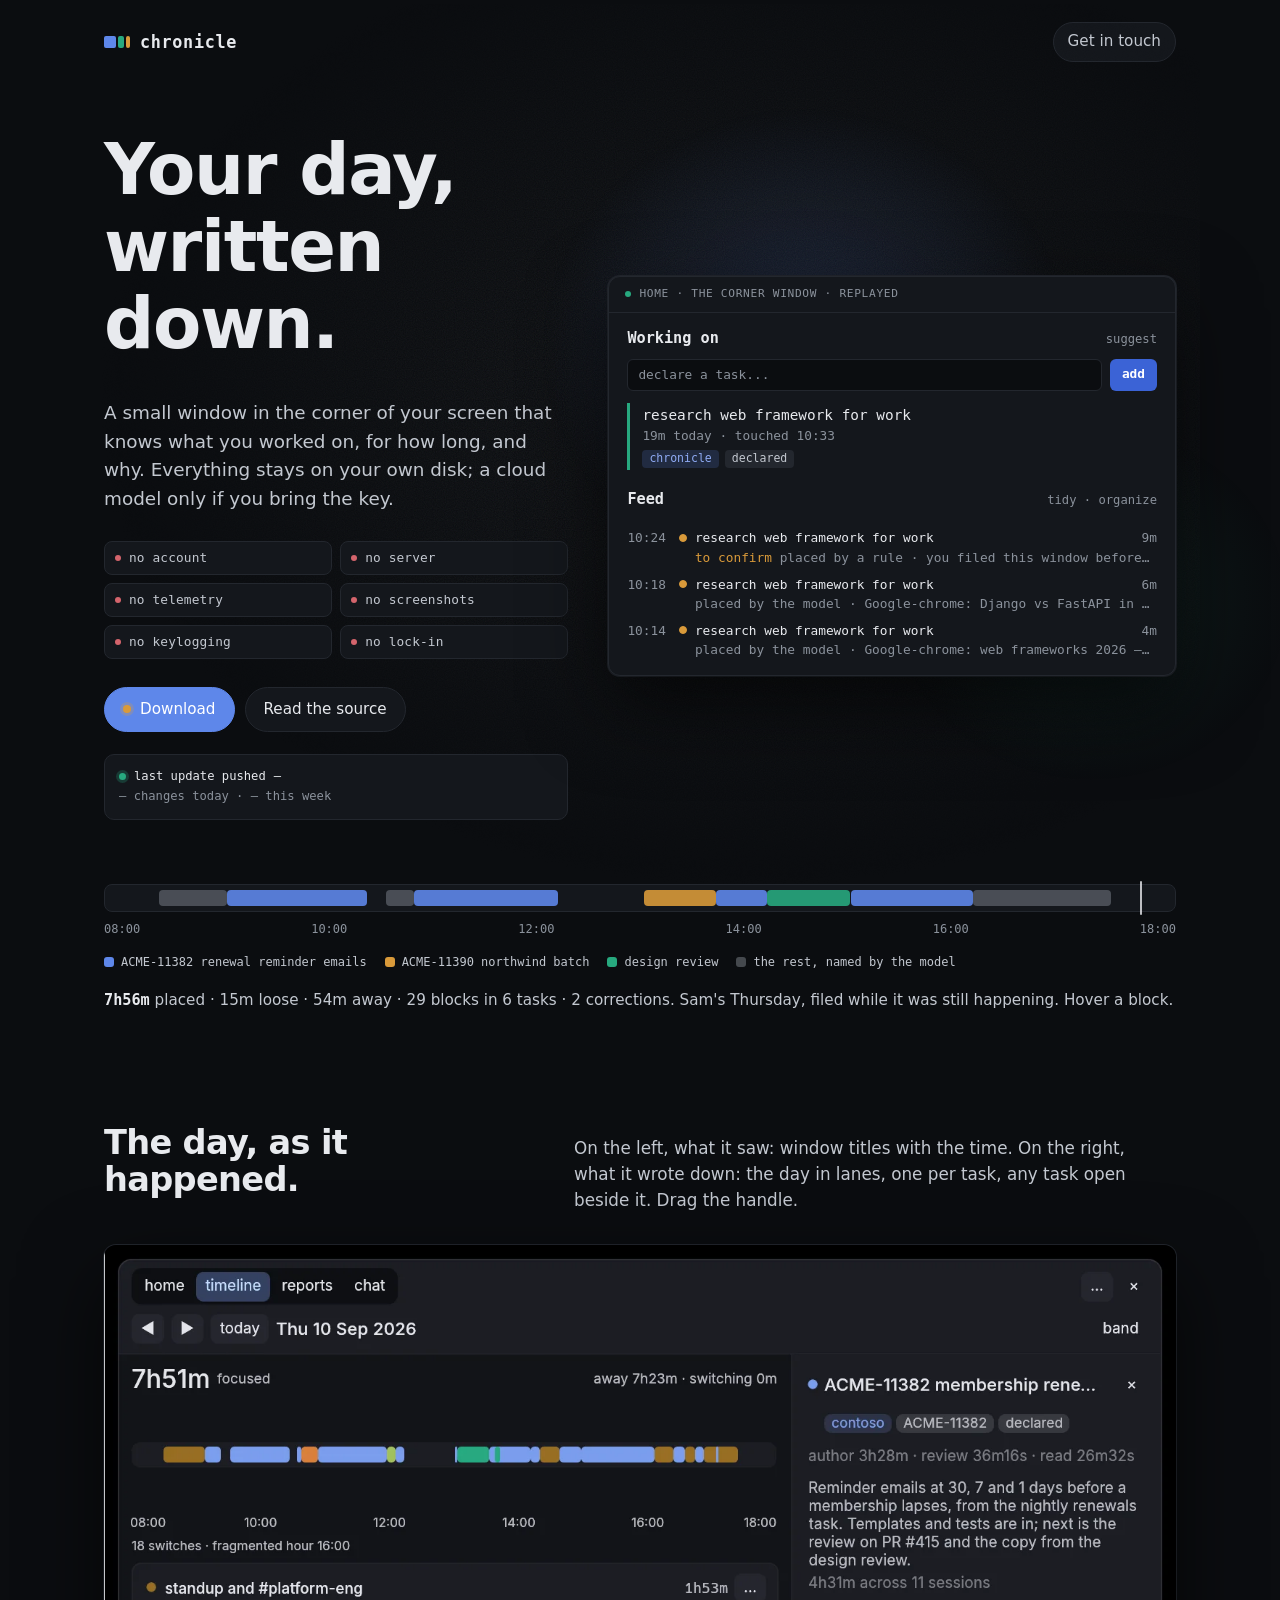
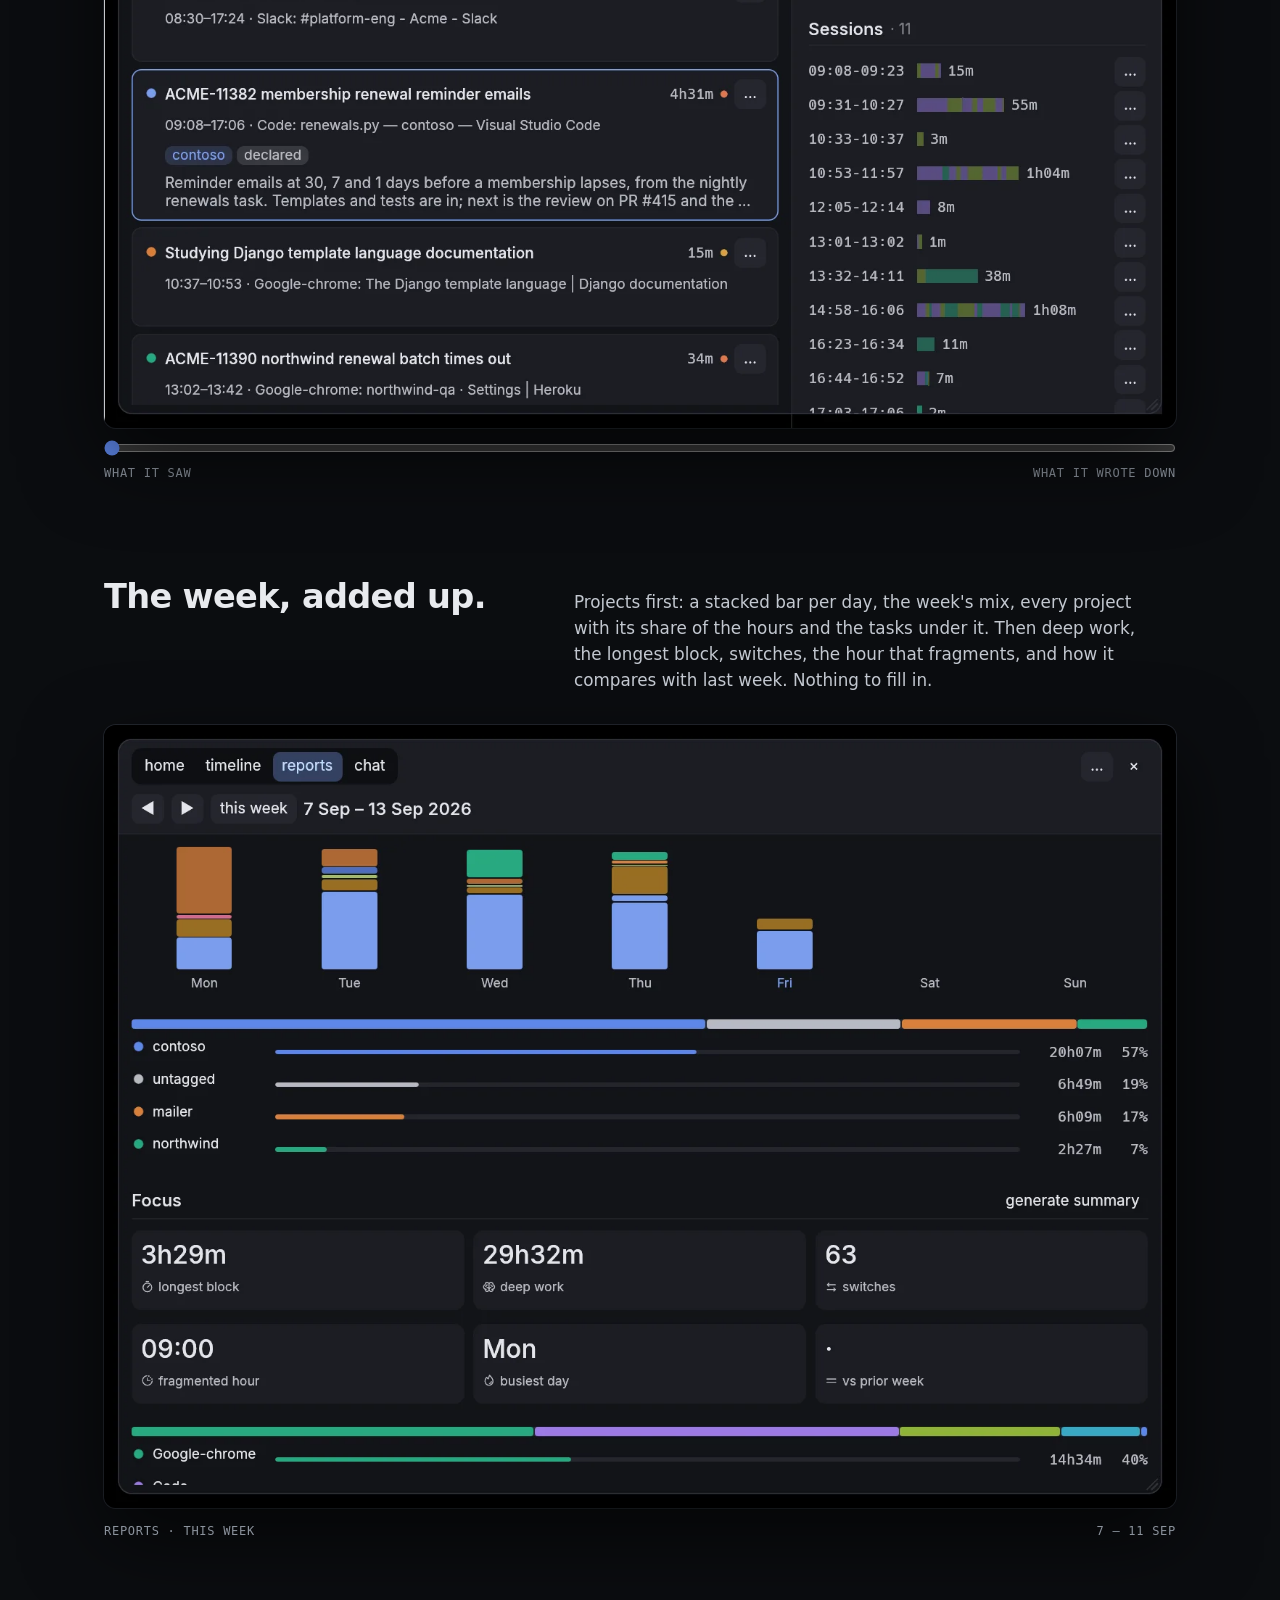
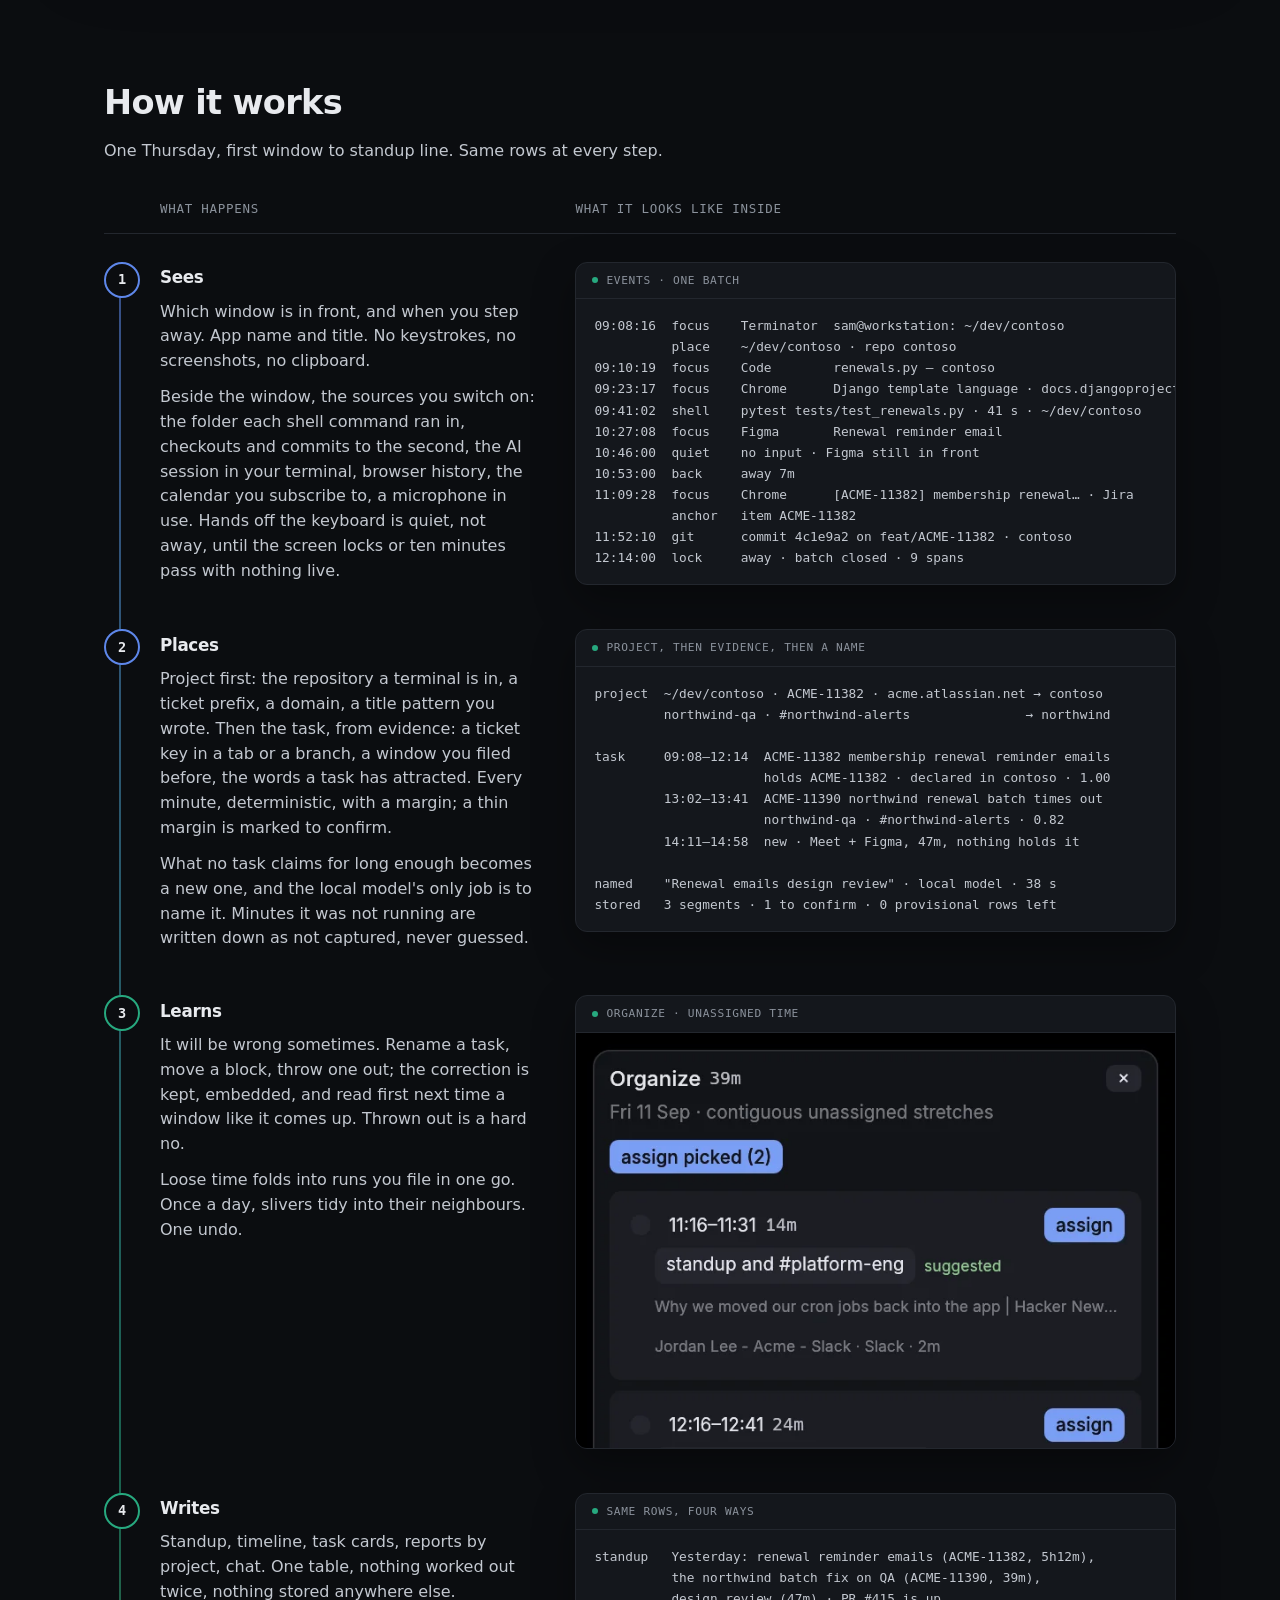
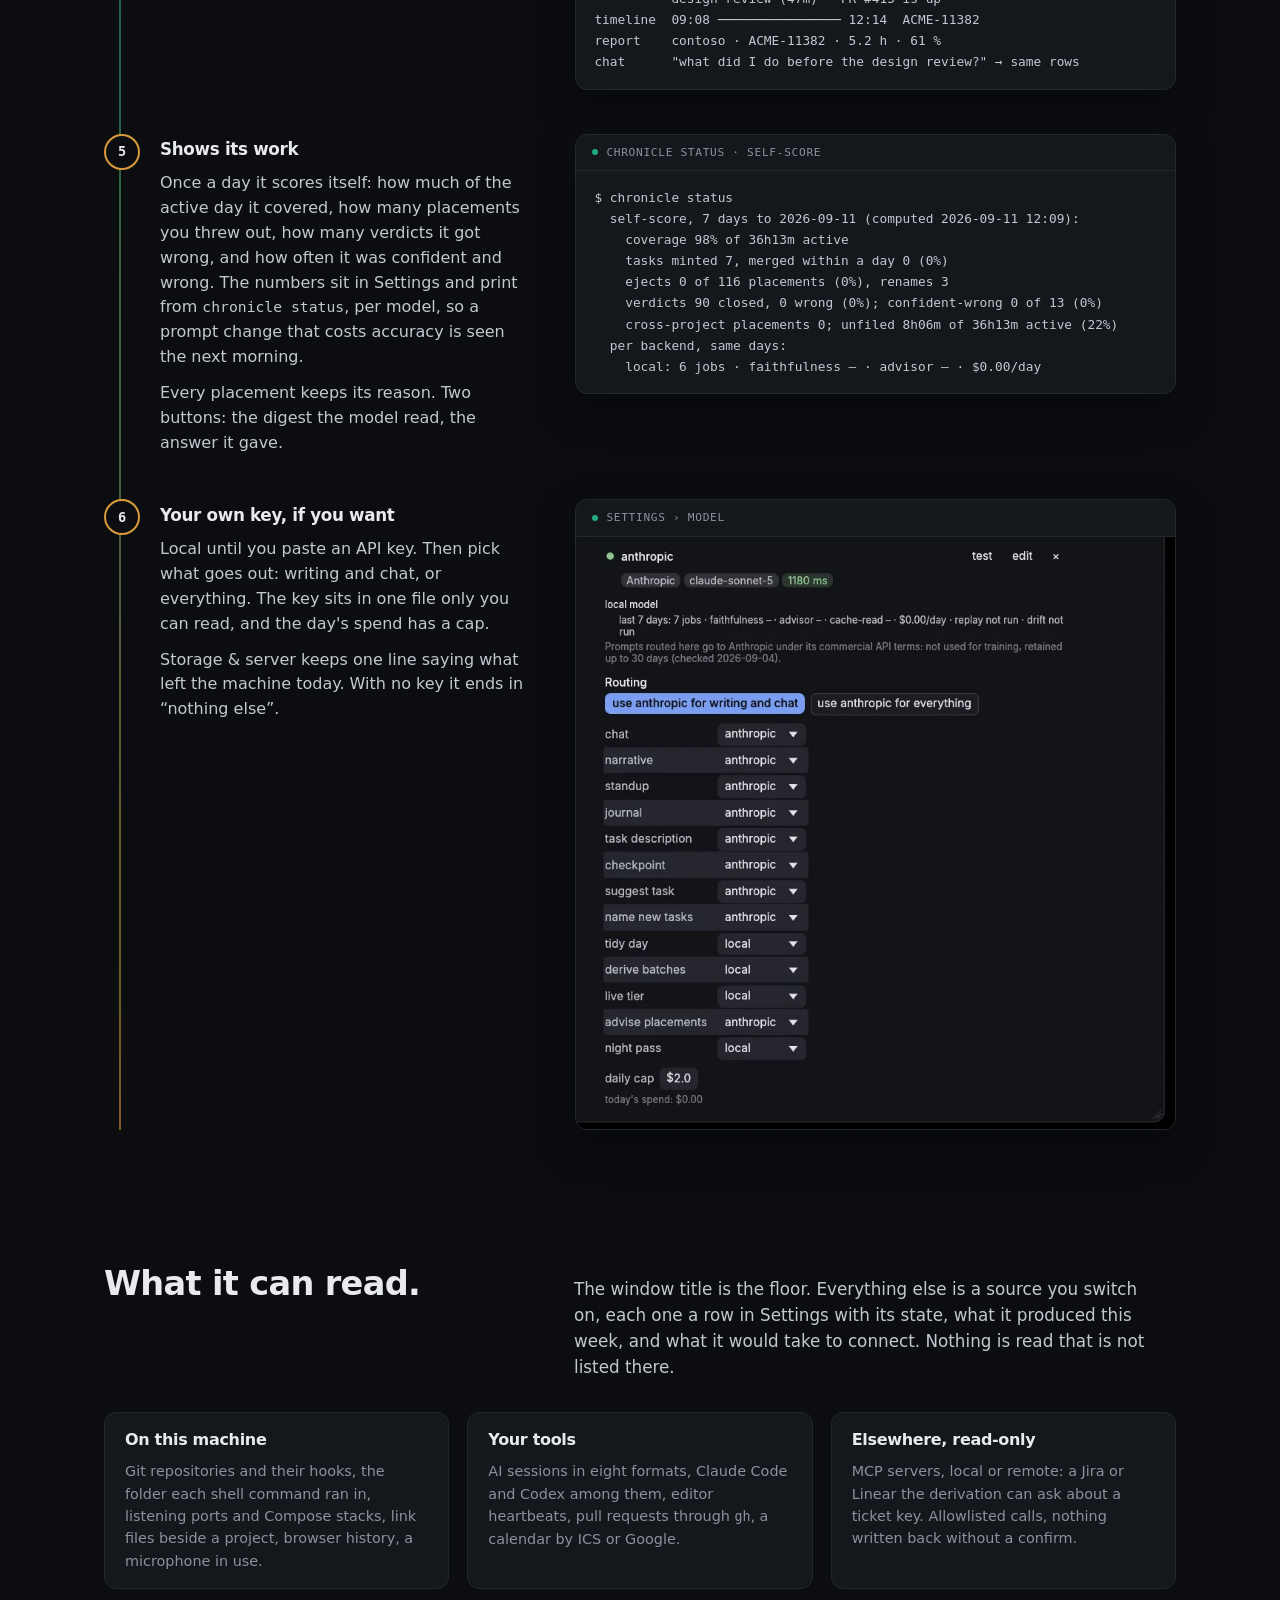
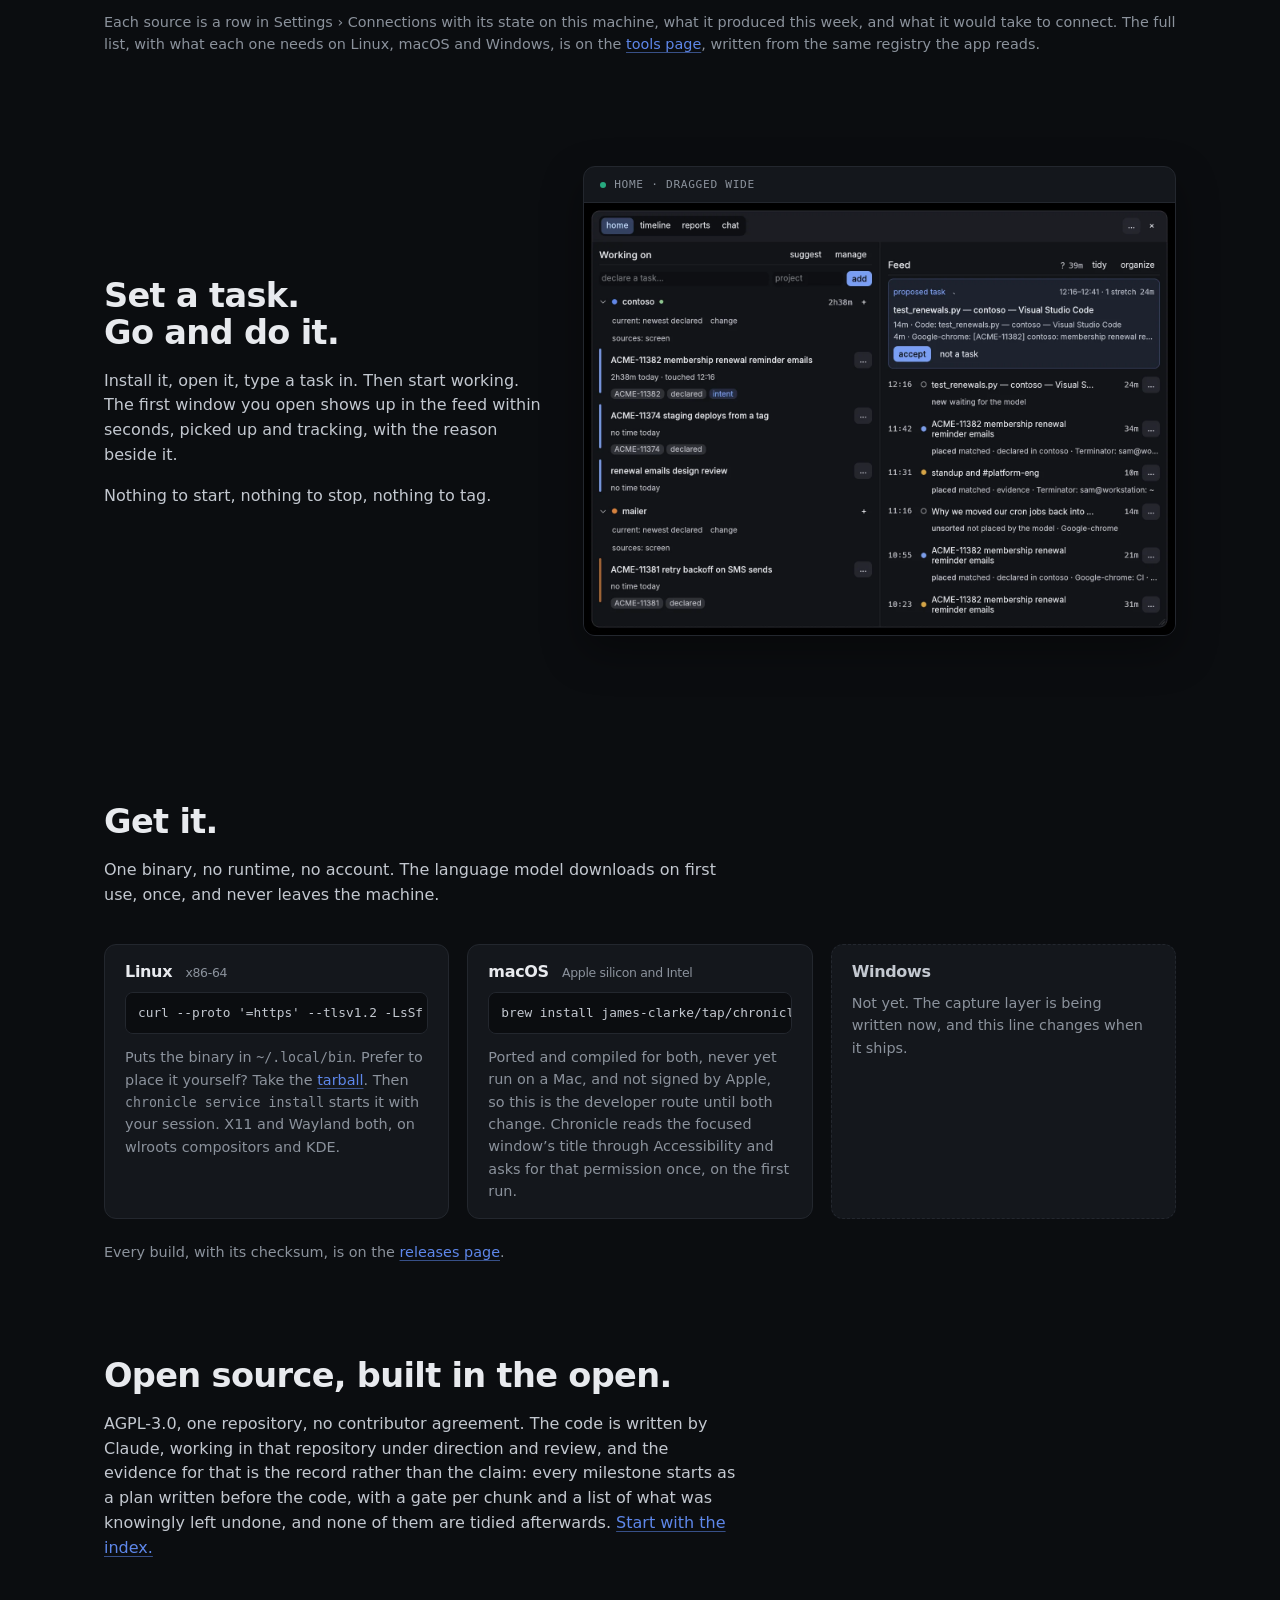
==== commit 1470f0c4: "fix(site): the replay stands on the page, no desktop behind it" ====
--- a/site/index.html
+++ b/site/index.html
@@ -17,8 +17,6 @@
   <meta name="twitter:card" content="summary_large_image">
   <link rel="icon" type="image/svg+xml" href="img/favicon.svg">
   <link rel="stylesheet" href="style.css">
-  <link rel="preload" as="image" href="img/desk-win.webp">
-  <link rel="preload" as="image" href="img/desk-mac.webp">
 </head>
 <body>
 
@@ -53,10 +51,6 @@
     </div>
   </div>
   <div class="hero-art demo">
-    <div class="screen" aria-hidden="true">
-      <img class="desk win" src="img/desk-win.webp" width="1200" height="675" alt="">
-      <img class="desk mac" src="img/desk-mac.webp" width="1600" height="900" alt="">
-    </div>
     <figure class="panel app" aria-label="A replay of the corner window: a task typed in and added, then three browser windows arriving in the feed and being placed under it">
       <figcaption>home · the corner window · replayed</figcaption>
       <div class="demo-body">
--- a/site/style.css
+++ b/site/style.css
@@ -226,40 +226,10 @@
 }
 .pulse-strip { display: block; width: 179px; height: 21px; color: var(--blue); flex: none; }
 
-.hero-art {
-  position: relative;
-  aspect-ratio: 1478 / 1080;
-  border-radius: 12px;
-  overflow: visible;
-}
-.hero-art img { display: block; height: auto; border-radius: 12px; }
-.hero-art .screen {
-  position: absolute;
-  inset: 0;
-  border-radius: 12px;
-  overflow: hidden;
-  box-shadow: 0 30px 80px rgba(0, 0, 0, 0.6), 0 0 0 1px var(--line);
-}
-.hero-art .desk {
-  position: absolute;
-  inset: 0;
-  width: 100%;
-  height: 100%;
-  object-fit: cover;
-  border-radius: 0;
-}
-/* the Windows desktop underneath, the macOS one fading over it every 16 s */
-.hero-art .desk.mac { animation: desk-mac 16s ease-in-out infinite; will-change: opacity; }
-@keyframes desk-mac { 0%, 42% { opacity: 0; } 50%, 92% { opacity: 1; } 100% { opacity: 0; } }
-/* the corner window, replayed on the desktop (the replay itself is the .demo block further down) */
+.hero-art { position: relative; }
+/* the corner window, replayed (the keyframes are the .demo block further down) */
 .hero-art.demo { padding: 0; }
-.hero-art .panel.app {
-  position: absolute;
-  right: 4%;
-  bottom: 5%;
-  width: 70%;
-  box-shadow: 0 30px 80px rgba(0, 0, 0, 0.6), 0 0 0 1px var(--line);
-}
+.hero-art .panel.app { font-size: 0.8rem; box-shadow: 0 30px 80px rgba(0, 0, 0, 0.6), 0 0 0 1px var(--line); }
 
 /* day band */
 .band-section { padding: 24px 0 56px; }
@@ -700,10 +670,6 @@
   section { padding: 44px 0; }
   .hero { grid-template-columns: 1fr; gap: 36px; padding-top: 24px; }
   .hero::before { display: none; }
-  /* one column: the replay stands on its own, no desktop behind it */
-  .hero-art { aspect-ratio: auto; }
-  .hero-art .screen { display: none; }
-  .hero-art .panel.app { position: static; width: 100%; }
   /* one column: the width of "written down." on a phone sets the size */
   h1 { font-size: clamp(2.2rem, 11vw, 4.4rem); }
   .wide-shot, .wipe { margin: 0 -24px; padding: 0 24px; overflow-x: auto; -webkit-overflow-scrolling: touch; }
@@ -734,7 +700,7 @@
 
 /* last, so it wins over every animation above */
 @media (prefers-reduced-motion: reduce) {
-  .hero-art .screen, .hero-art .desk, .hero-art .app, .hero::before, .pulse-dot, .pulse-dot::after,
+  .hero::before, .pulse-dot, .pulse-dot::after,
   .band.in .blk, .band.in .blk .tip, .band.in .track::after, .wipe.in .wipe-after, .wipe.in .wipe-box::after,
   .stage.in .panel code span[style], .stages::before, .demo.in * { animation: none; }
 }
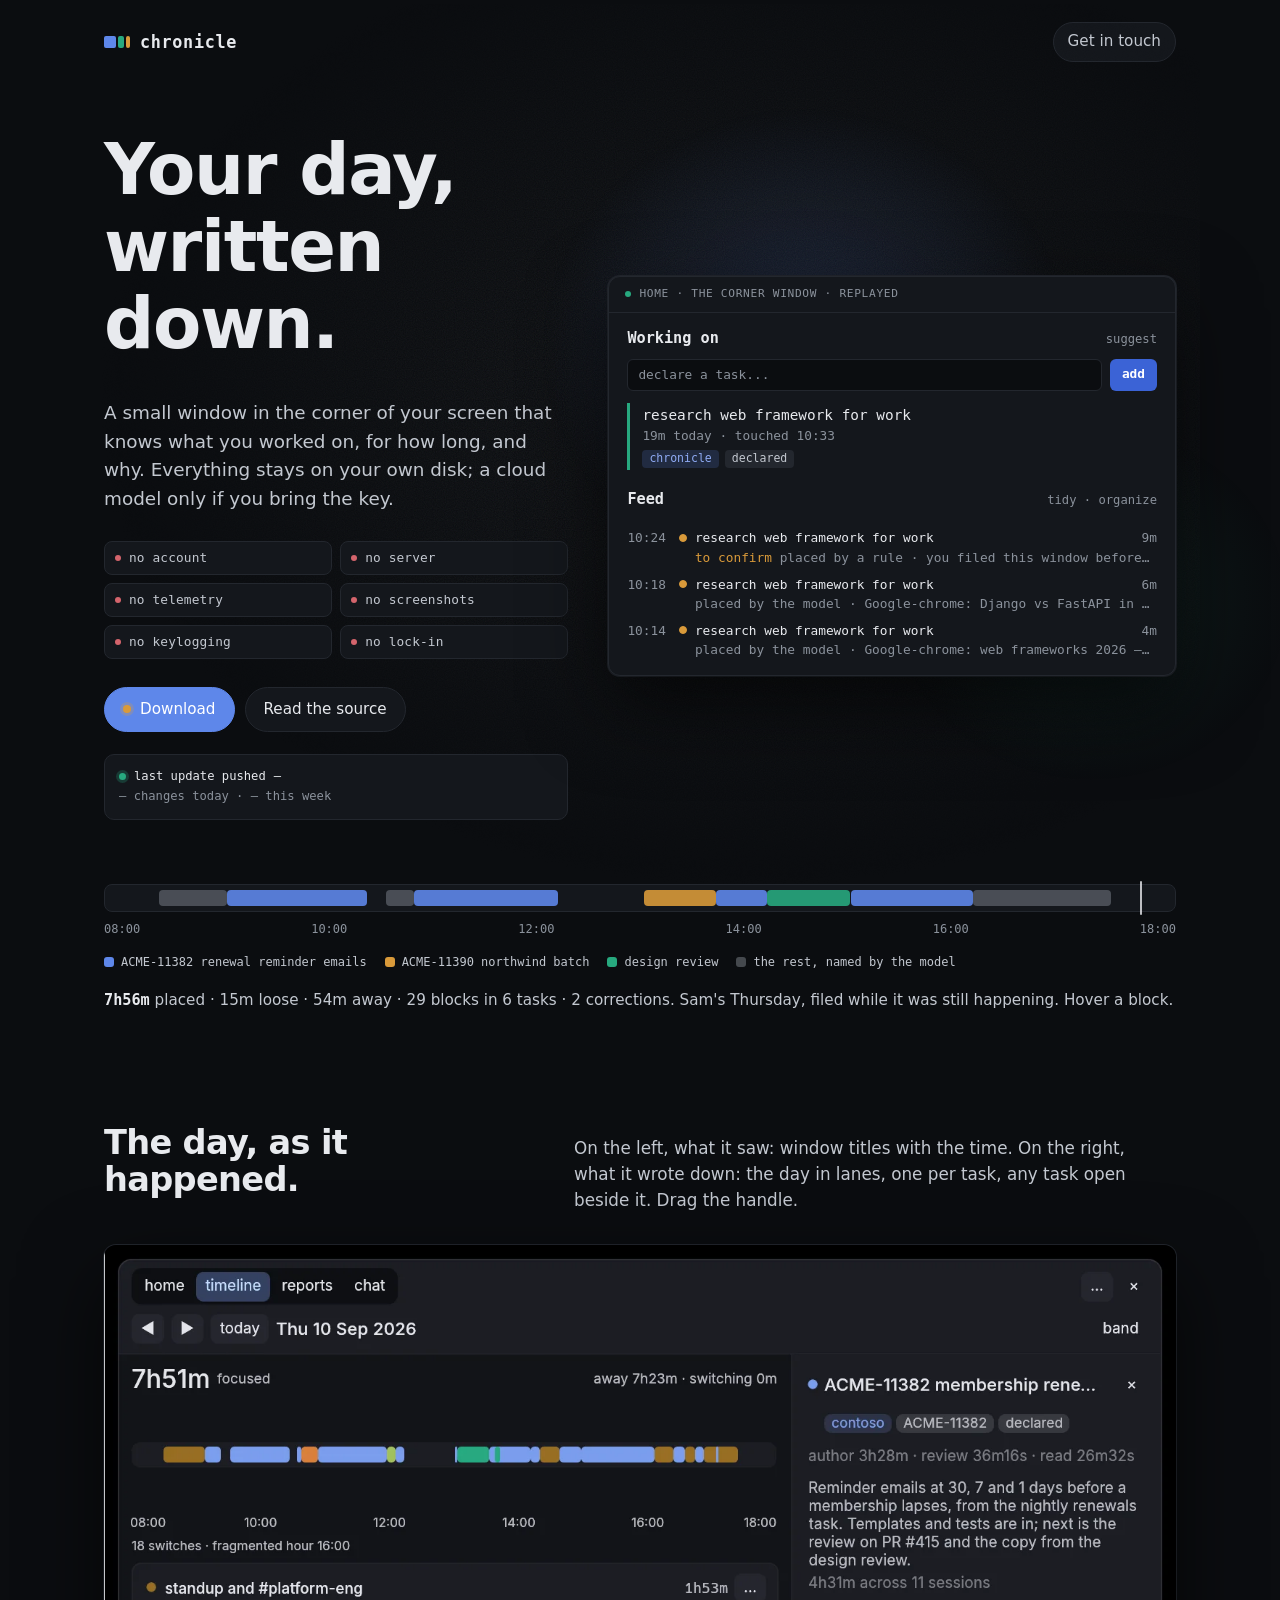
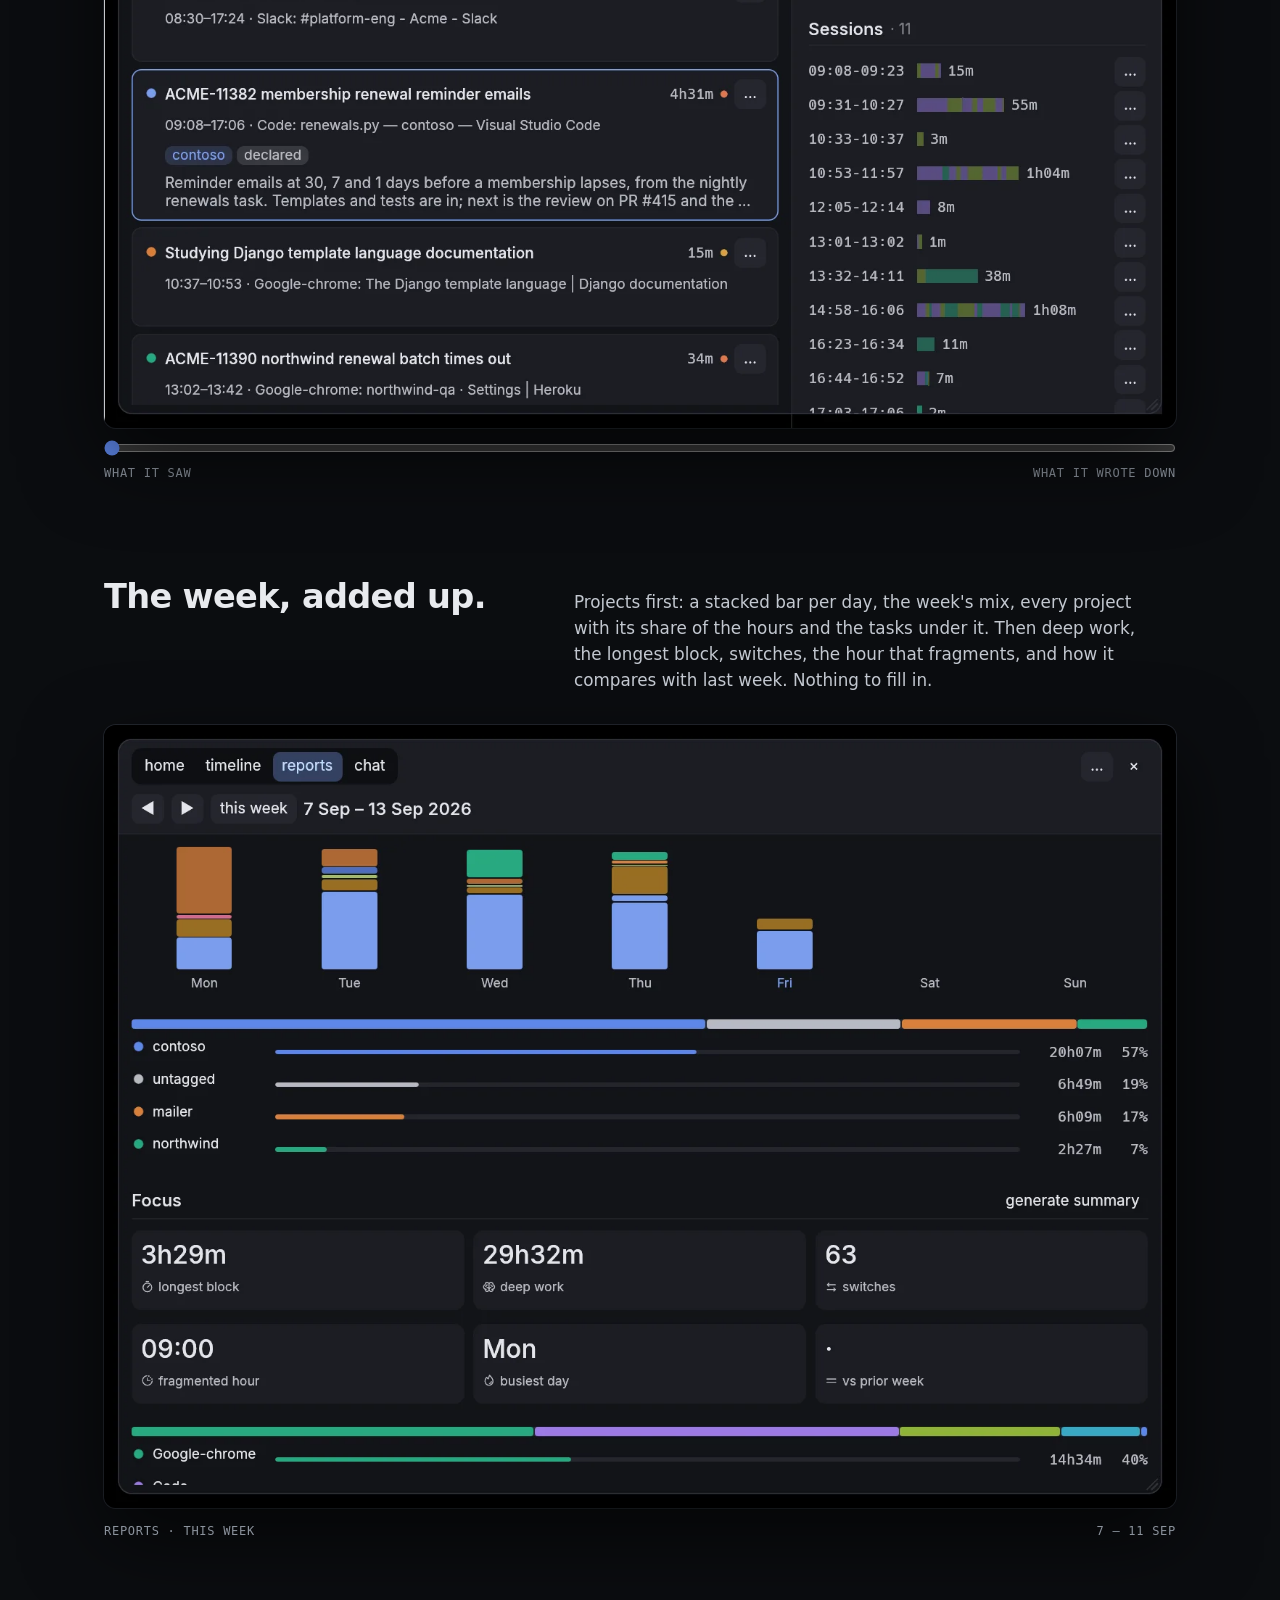
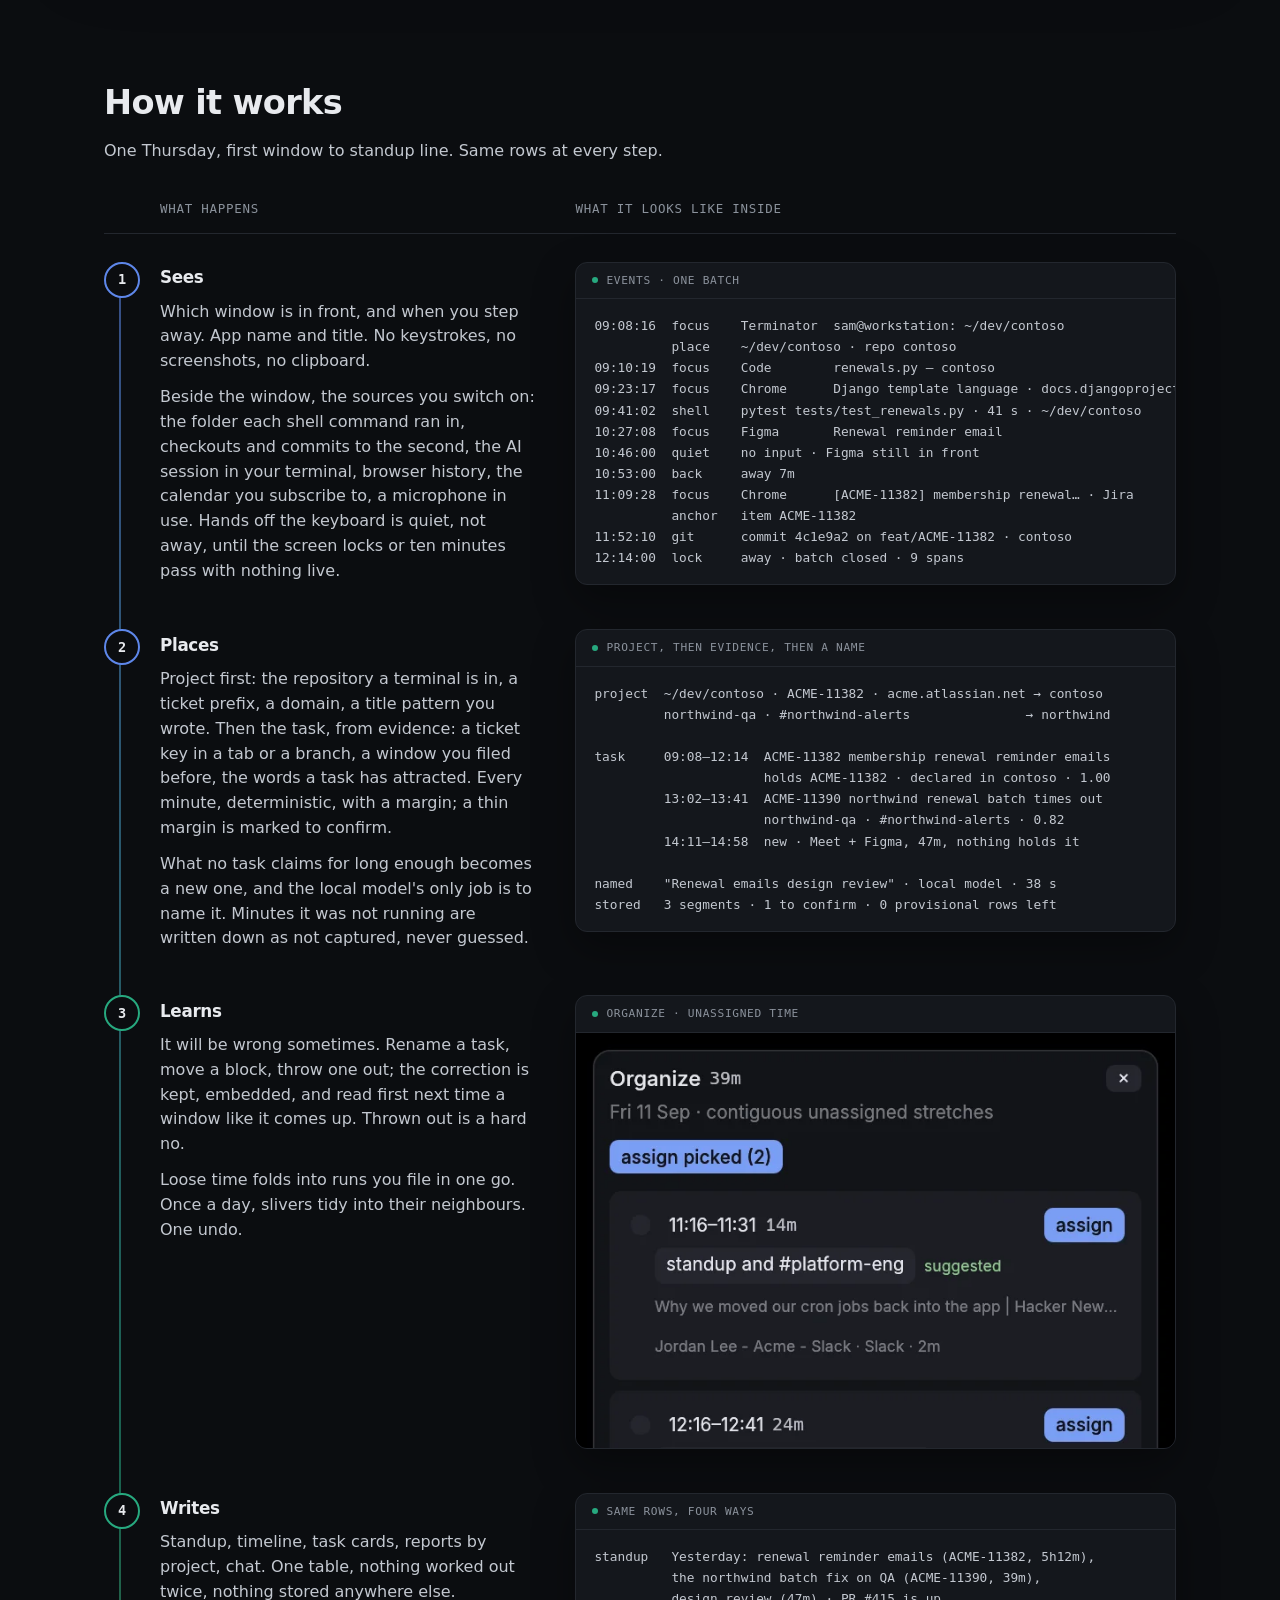
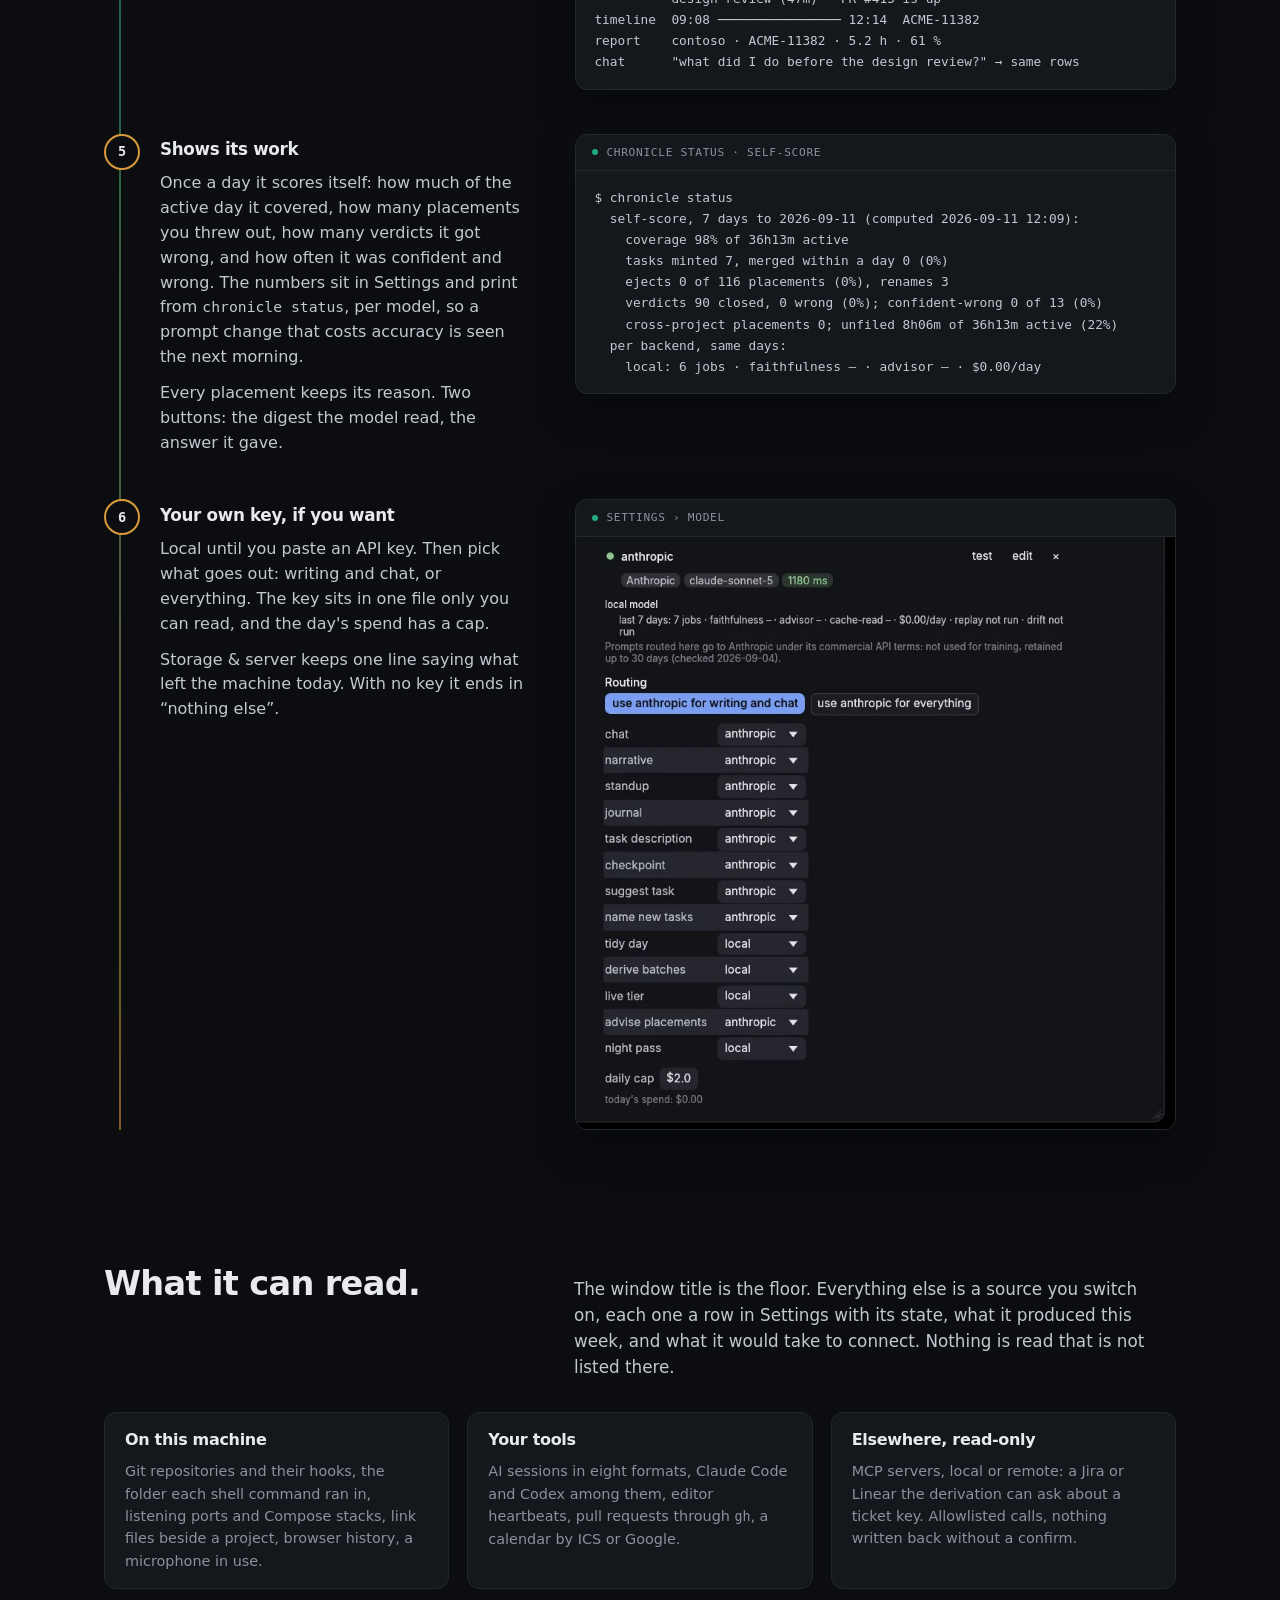
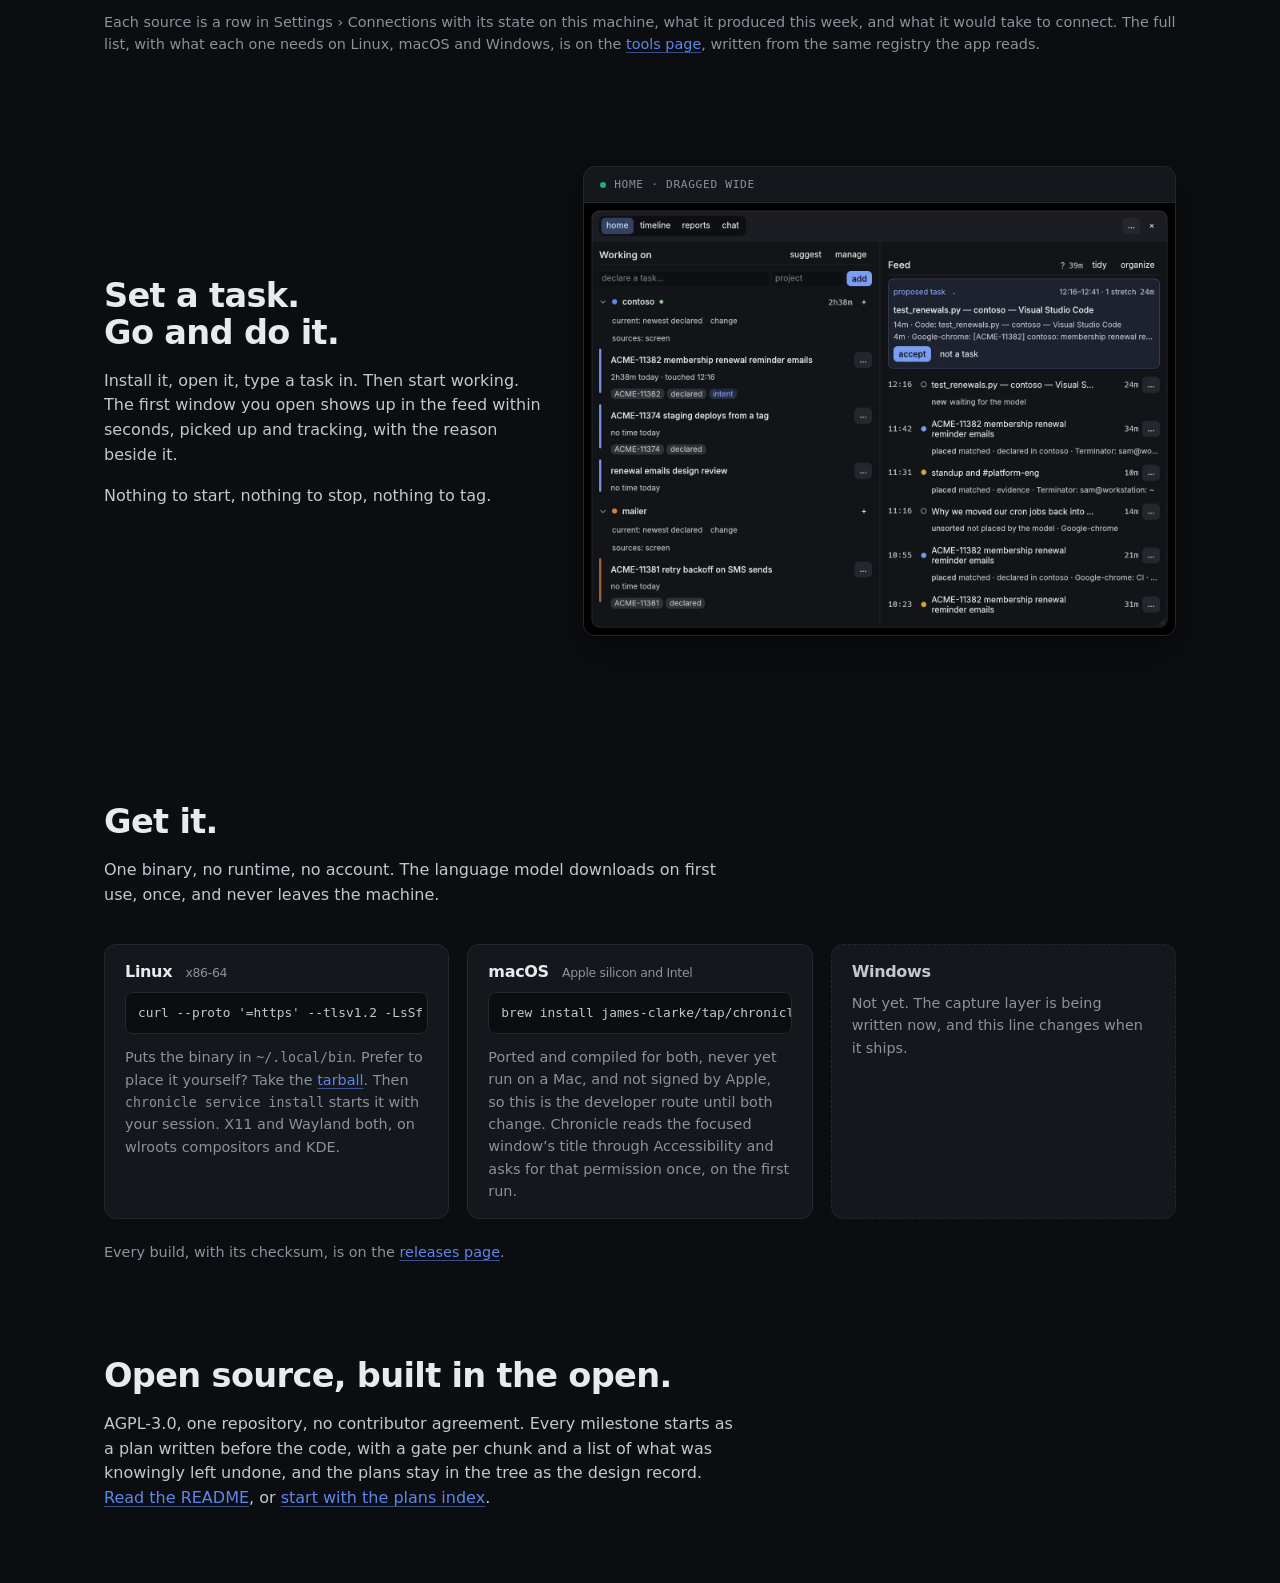
==== commit 50f8513b: "docs: README as a plain code reference, CONTRIBUTING.md, build tooling out of the public docs" ====
--- a/site/index.html
+++ b/site/index.html
@@ -339,7 +339,7 @@
 
 <section class="build" id="open">
   <h2>Open source, built in the open.</h2>
-  <p class="section-lede">AGPL-3.0, one repository, no contributor agreement. The code is written by Claude, working in that repository under direction and review, and the evidence for that is the record rather than the claim: every milestone starts as a plan written before the code, with a gate per chunk and a list of what was knowingly left undone, and none of them are tidied afterwards. <a href="https://github.com/james-clarke/chronicle/blob/main/docs/README.md">Start with the index.</a></p>
+  <p class="section-lede">AGPL-3.0, one repository, no contributor agreement. Every milestone starts as a plan written before the code, with a gate per chunk and a list of what was knowingly left undone, and the plans stay in the tree as the design record. <a href="https://github.com/james-clarke/chronicle/blob/main/README.md">Read the README</a>, or <a href="https://github.com/james-clarke/chronicle/blob/main/docs/README.md">start with the plans index</a>.</p>
 </section>
 
 </main>
--- a/site/style.css
+++ b/site/style.css
@@ -705,7 +705,7 @@
   .stage.in .panel code span[style], .stages::before, .demo.in * { animation: none; }
 }
 
-/* tools page (m41 chunk 5) */
+/* tools page */
 .tools-page { max-width: var(--max); margin: 0 auto; padding: 24px 24px 64px; }
 .tools-page h3 { margin: 36px 0 10px; color: var(--soft); }
 .tools { width: 100%; table-layout: fixed; border-collapse: collapse; font-size: 0.95rem; }
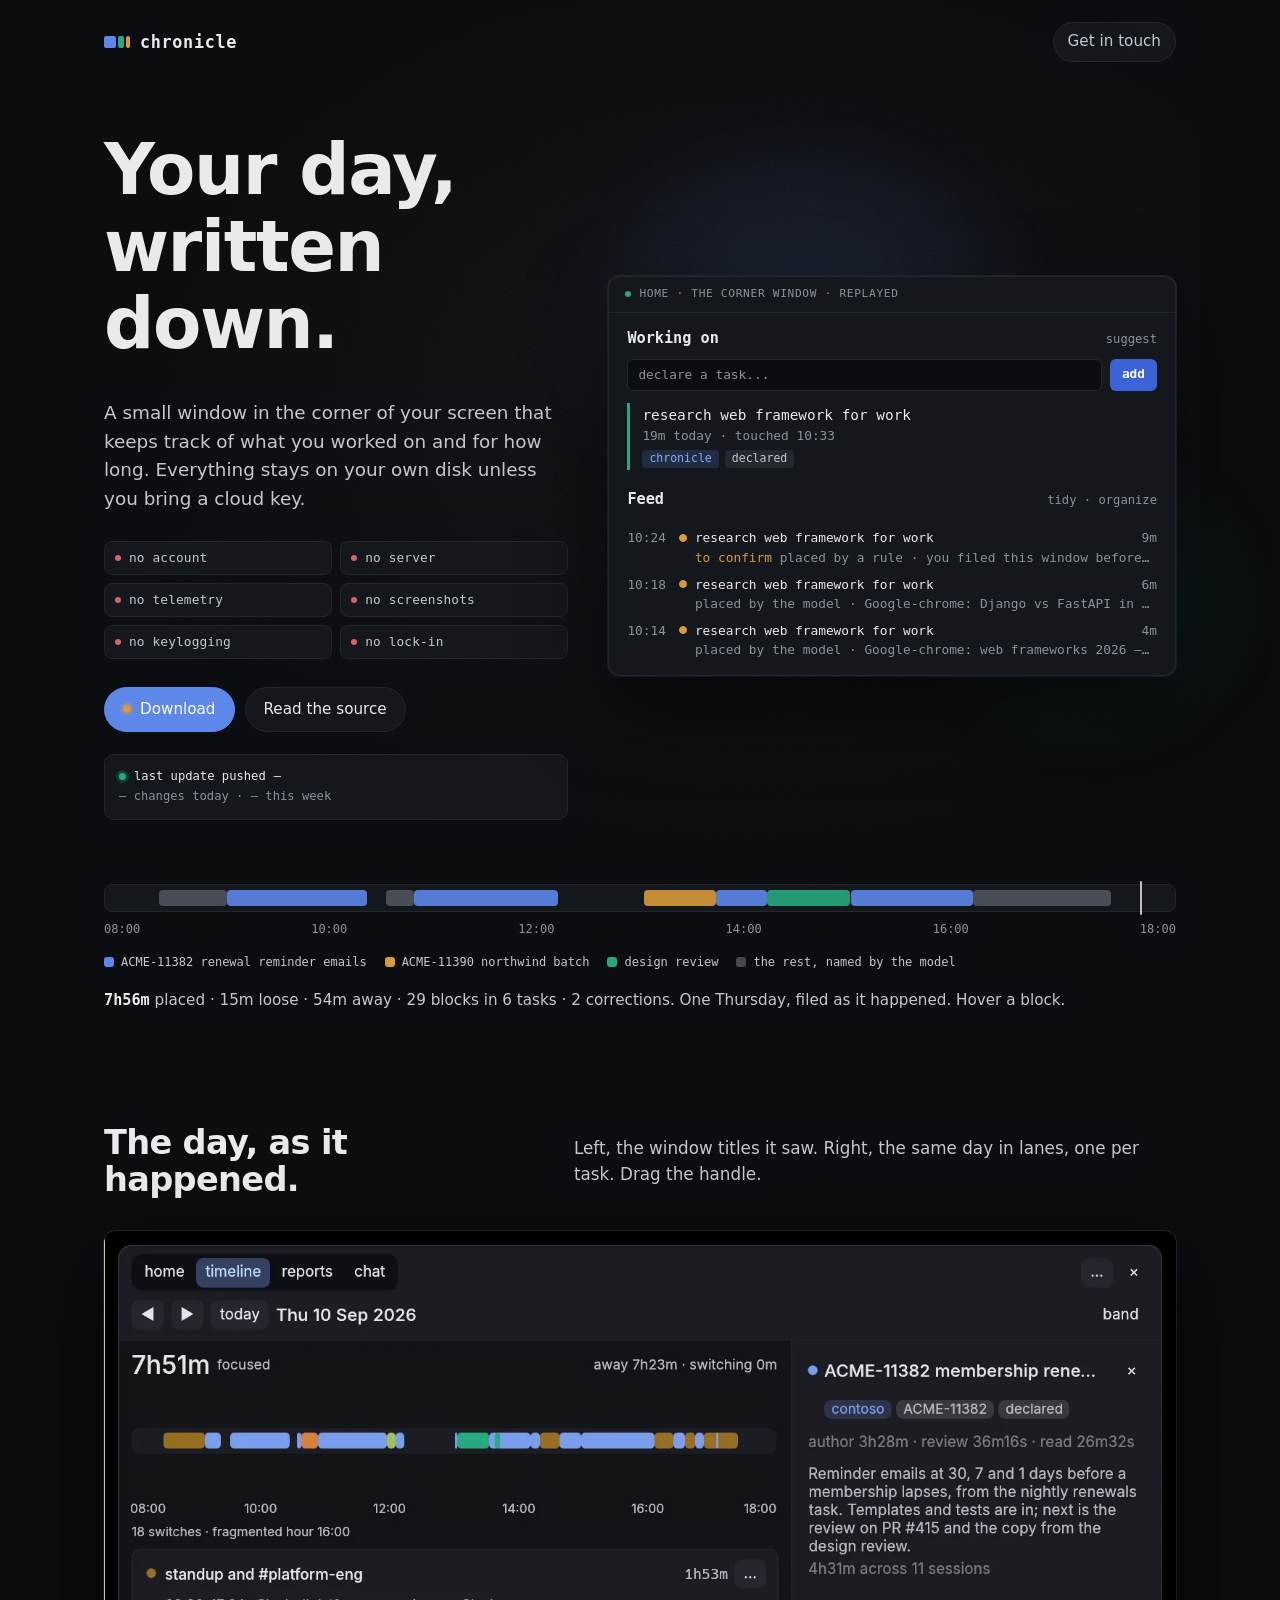
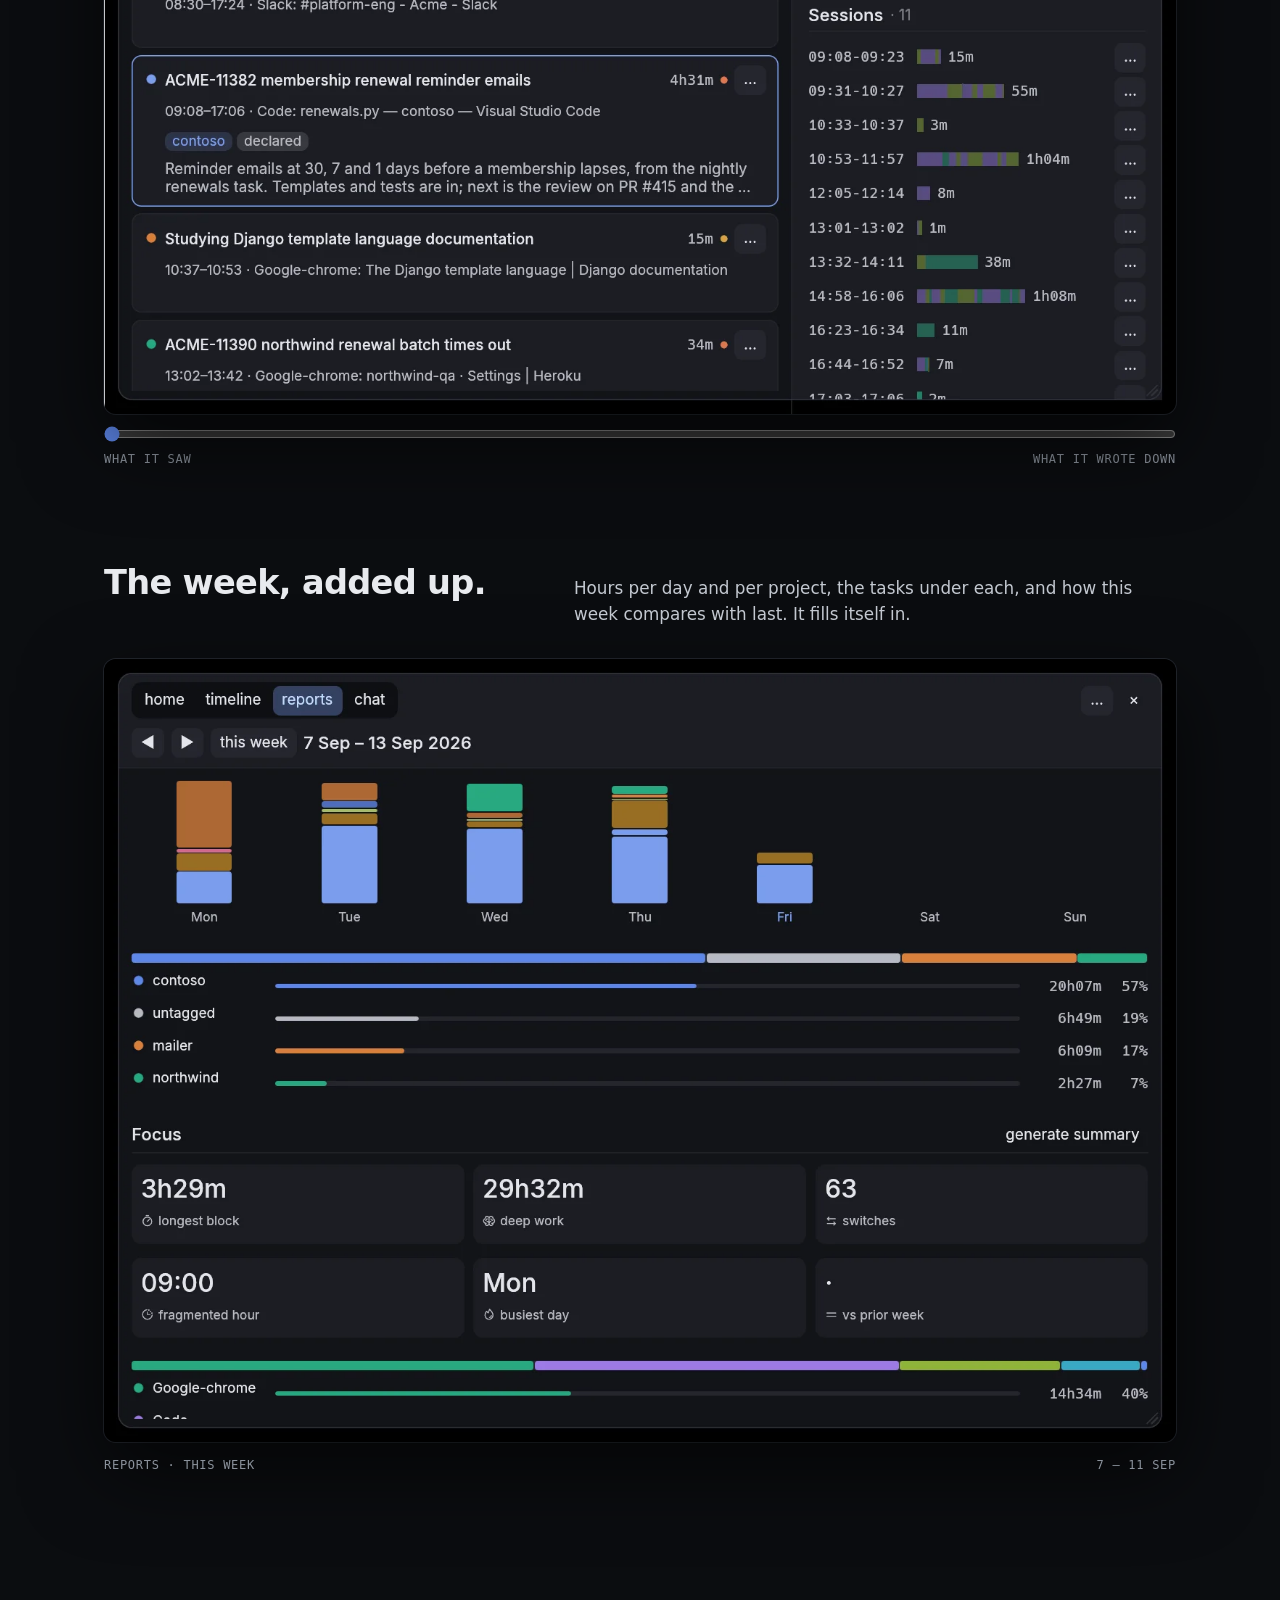
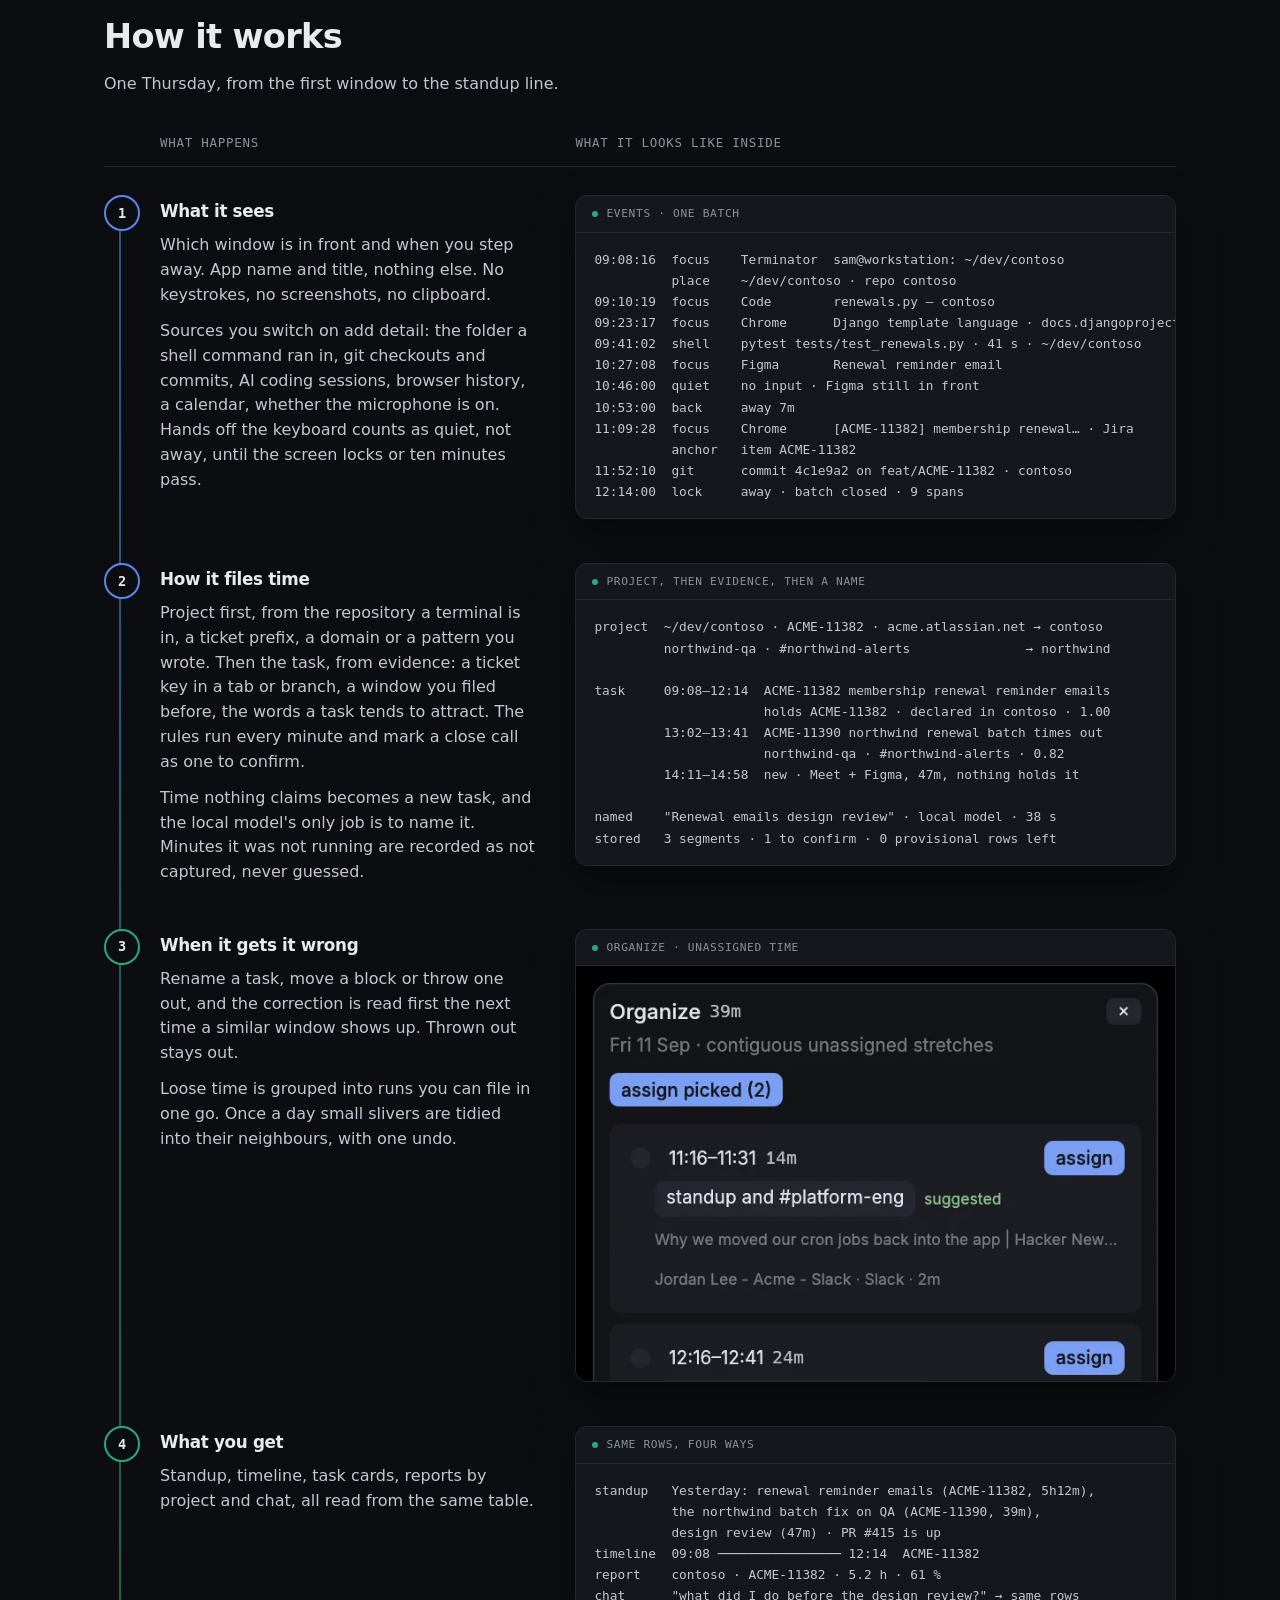
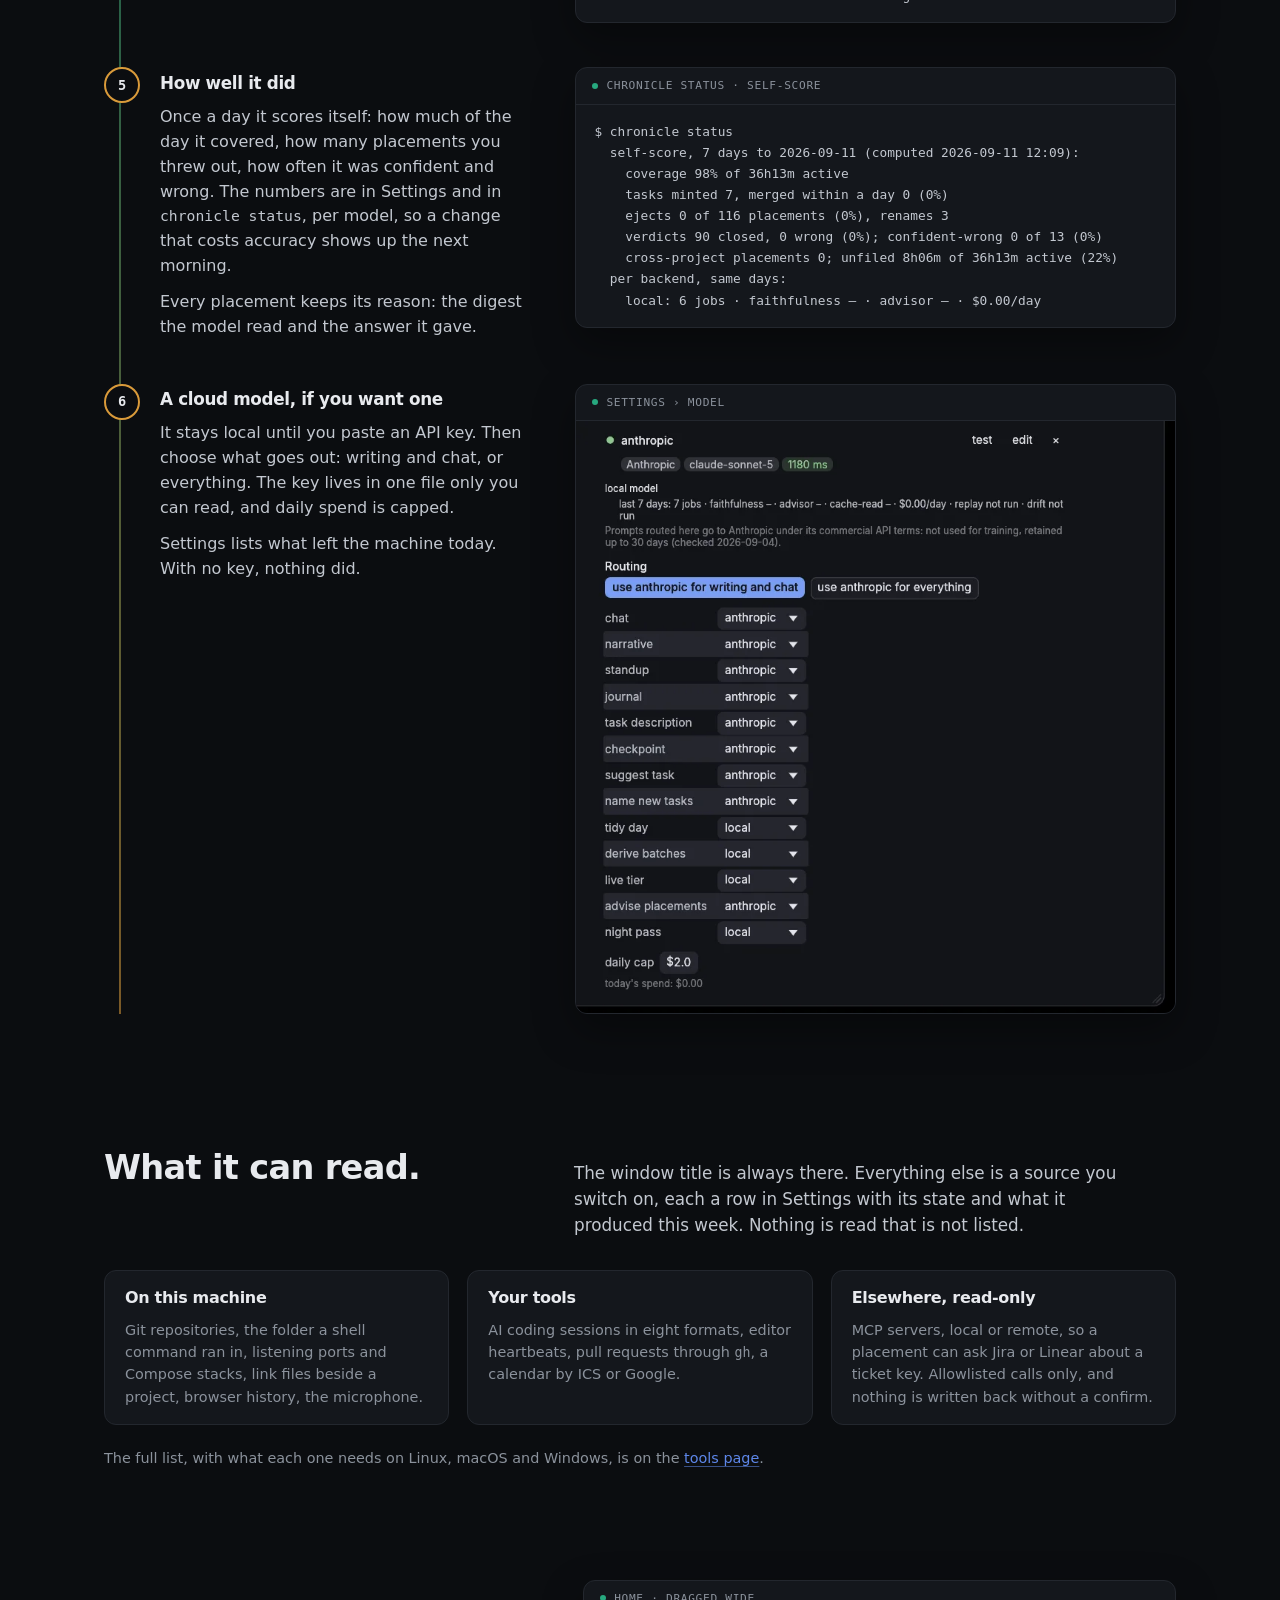
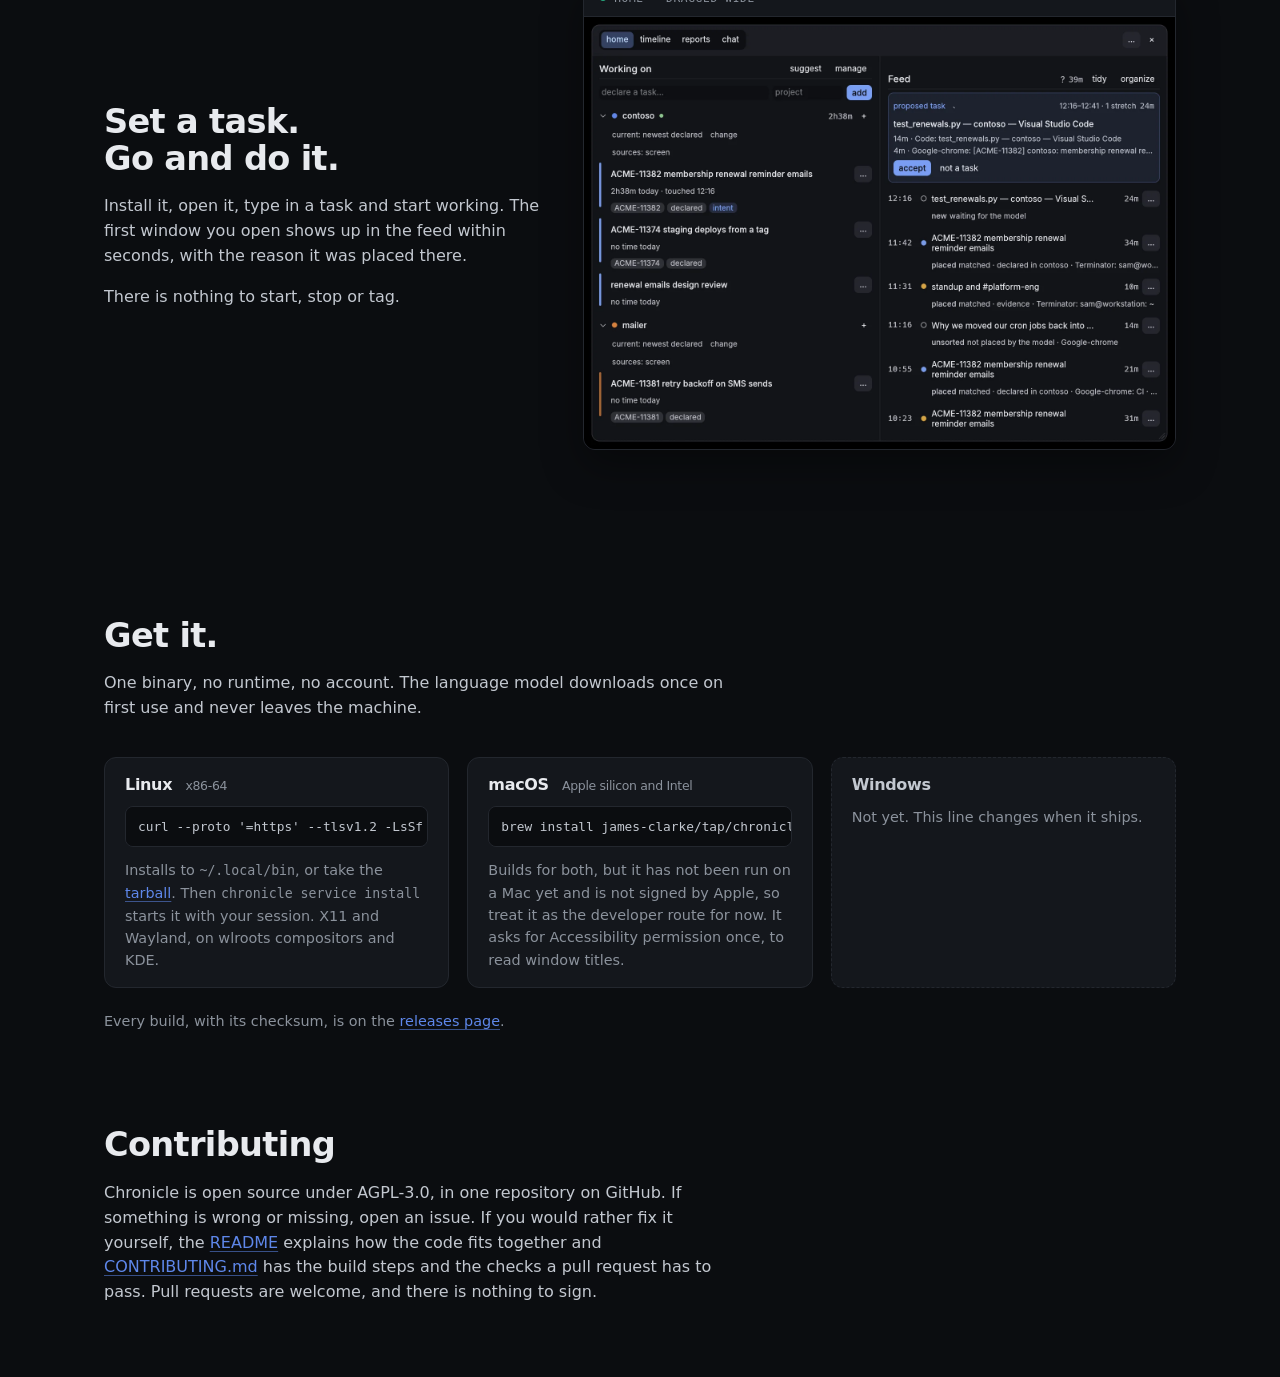
==== commit 31cbef0f: "docs(site): shorter copy, plain section headings, a contributing section at the end" ====
--- a/site/index.html
+++ b/site/index.html
@@ -4,10 +4,10 @@
   <meta charset="utf-8">
   <meta name="viewport" content="width=device-width, initial-scale=1">
   <title>chronicle</title>
-  <meta name="description" content="Chronicle runs in the background and turns the windows you were in into the tasks you were actually doing. Standup, timeline, reports by project and chat from one file on your own disk. No account, no server, no telemetry. Open source, AGPL-3.0.">
+  <meta name="description" content="Chronicle runs in the background and files the time you spend in windows into the tasks you were doing. Standup, timeline, reports and chat from one file on your own disk. No account, no server, no telemetry. Open source, AGPL-3.0.">
   <meta property="og:type" content="website">
   <meta property="og:title" content="chronicle — your day, written down">
-  <meta property="og:description" content="A small window in the corner of your screen that knows what you worked on, for how long, and why. Everything stays on your own disk; a cloud model only if you bring the key.">
+  <meta property="og:description" content="A small window in the corner of your screen that keeps track of what you worked on and for how long. Everything stays on your own disk unless you bring a cloud key.">
   <link rel="canonical" href="https://chronicled.dev/">
   <meta property="og:url" content="https://chronicled.dev/">
   <meta property="og:image" content="https://chronicled.dev/img/og.webp">
@@ -30,7 +30,7 @@
 <section class="hero">
   <div class="hero-text">
     <h1>Your day,<br>written down.</h1>
-    <p class="lede">A small window in the corner of your screen that knows what you worked on, for how long, and why. Everything stays on your own disk; a cloud model only if you bring the key.</p>
+    <p class="lede">A small window in the corner of your screen that keeps track of what you worked on and for how long. Everything stays on your own disk unless you bring a cloud key.</p>
     <ul class="nos" aria-label="What Chronicle does not have">
       <li>no account</li>
       <li>no server</li>
@@ -104,13 +104,13 @@
       <li><i class="x"></i>the rest, named by the model</li>
     </ul>
   </div>
-  <p class="band-caption"><b>7h56m</b> placed · 15m loose · 54m away · 29 blocks in 6 tasks · 2 corrections. Sam's Thursday, filed while it was still happening. Hover a block.</p>
+  <p class="band-caption"><b>7h56m</b> placed · 15m loose · 54m away · 29 blocks in 6 tasks · 2 corrections. One Thursday, filed as it happened. Hover a block.</p>
 </section>
 
 <section class="showcase">
   <div class="showcase-head">
     <h2>The day, as it happened.</h2>
-    <p>On the left, what it saw: window titles with the time. On the right, what it wrote down: the day in lanes, one per task, any task open beside it. Drag the handle.</p>
+    <p>Left, the window titles it saw. Right, the same day in lanes, one per task. Drag the handle.</p>
   </div>
   <figure class="wipe">
     <div class="wipe-box">
@@ -152,7 +152,7 @@
 <section class="showcase">
   <div class="showcase-head">
     <h2>The week, added up.</h2>
-    <p>Projects first: a stacked bar per day, the week's mix, every project with its share of the hours and the tasks under it. Then deep work, the longest block, switches, the hour that fragments, and how it compares with last week. Nothing to fill in.</p>
+    <p>Hours per day and per project, the tasks under each, and how this week compares with last. It fills itself in.</p>
   </div>
   <figure class="wide-shot">
     <img src="img/reports-wide.webp" width="1478" height="1080" alt="Chronicle weekly report, wide: per-day stacked bars for Monday to Friday, a project mix bar, contoso, northwind and mailer with duration and share per row, and six focus tiles" loading="lazy" decoding="async">
@@ -162,7 +162,7 @@
 
 <section class="how">
   <h2>How it works</h2>
-  <p class="section-lede">One Thursday, first window to standup line. Same rows at every step.</p>
+  <p class="section-lede">One Thursday, from the first window to the standup line.</p>
 
   <div class="stage-heads" aria-hidden="true">
     <span>What happens</span>
@@ -173,9 +173,9 @@
 
     <li class="stage">
       <div class="stage-text">
-        <h3>Sees</h3>
-        <p>Which window is in front, and when you step away. App name and title. No keystrokes, no screenshots, no clipboard.</p>
-        <p>Beside the window, the sources you switch on: the folder each shell command ran in, checkouts and commits to the second, the AI session in your terminal, browser history, the calendar you subscribe to, a microphone in use. Hands off the keyboard is quiet, not away, until the screen locks or ten minutes pass with nothing live.</p>
+        <h3>What it sees</h3>
+        <p>Which window is in front and when you step away. App name and title, nothing else. No keystrokes, no screenshots, no clipboard.</p>
+        <p>Sources you switch on add detail: the folder a shell command ran in, git checkouts and commits, AI coding sessions, browser history, a calendar, whether the microphone is on. Hands off the keyboard counts as quiet, not away, until the screen locks or ten minutes pass.</p>
       </div>
       <figure class="panel">
         <figcaption>events · one batch</figcaption>
@@ -196,9 +196,9 @@
 
     <li class="stage">
       <div class="stage-text">
-        <h3>Places</h3>
-        <p>Project first: the repository a terminal is in, a ticket prefix, a domain, a title pattern you wrote. Then the task, from evidence: a ticket key in a tab or a branch, a window you filed before, the words a task has attracted. Every minute, deterministic, with a margin; a thin margin is marked to confirm.</p>
-        <p>What no task claims for long enough becomes a new one, and the local model's only job is to name it. Minutes it was not running are written down as not captured, never guessed.</p>
+        <h3>How it files time</h3>
+        <p>Project first, from the repository a terminal is in, a ticket prefix, a domain or a pattern you wrote. Then the task, from evidence: a ticket key in a tab or branch, a window you filed before, the words a task tends to attract. The rules run every minute and mark a close call as one to confirm.</p>
+        <p>Time nothing claims becomes a new task, and the local model's only job is to name it. Minutes it was not running are recorded as not captured, never guessed.</p>
       </div>
       <figure class="panel">
         <figcaption>project, then evidence, then a name</figcaption>
@@ -218,9 +218,9 @@
 
     <li class="stage">
       <div class="stage-text">
-        <h3>Learns</h3>
-        <p>It will be wrong sometimes. Rename a task, move a block, throw one out; the correction is kept, embedded, and read first next time a window like it comes up. Thrown out is a hard no.</p>
-        <p>Loose time folds into runs you file in one go. Once a day, slivers tidy into their neighbours. One undo.</p>
+        <h3>When it gets it wrong</h3>
+        <p>Rename a task, move a block or throw one out, and the correction is read first the next time a similar window shows up. Thrown out stays out.</p>
+        <p>Loose time is grouped into runs you can file in one go. Once a day small slivers are tidied into their neighbours, with one undo.</p>
       </div>
       <figure class="panel shot">
         <figcaption>organize · unassigned time</figcaption>
@@ -230,8 +230,8 @@
 
     <li class="stage">
       <div class="stage-text">
-        <h3>Writes</h3>
-        <p>Standup, timeline, task cards, reports by project, chat. One table, nothing worked out twice, nothing stored anywhere else.</p>
+        <h3>What you get</h3>
+        <p>Standup, timeline, task cards, reports by project and chat, all read from the same table.</p>
       </div>
       <figure class="panel">
         <figcaption>same rows, four ways</figcaption>
@@ -246,9 +246,9 @@
 
     <li class="stage">
       <div class="stage-text">
-        <h3>Shows its work</h3>
-        <p>Once a day it scores itself: how much of the active day it covered, how many placements you threw out, how many verdicts it got wrong, and how often it was confident and wrong. The numbers sit in Settings and print from <code>chronicle status</code>, per model, so a prompt change that costs accuracy is seen the next morning.</p>
-        <p>Every placement keeps its reason. Two buttons: the digest the model read, the answer it gave.</p>
+        <h3>How well it did</h3>
+        <p>Once a day it scores itself: how much of the day it covered, how many placements you threw out, how often it was confident and wrong. The numbers are in Settings and in <code>chronicle status</code>, per model, so a change that costs accuracy shows up the next morning.</p>
+        <p>Every placement keeps its reason: the digest the model read and the answer it gave.</p>
       </div>
       <figure class="panel">
         <figcaption>chronicle status · self-score</figcaption>
@@ -266,13 +266,13 @@
 
     <li class="stage">
       <div class="stage-text">
-        <h3>Your own key, if you want</h3>
-        <p>Local until you paste an API key. Then pick what goes out: writing and chat, or everything. The key sits in one file only you can read, and the day's spend has a cap.</p>
-        <p>Storage &amp; server keeps one line saying what left the machine today. With no key it ends in “nothing else”.</p>
+        <h3>A cloud model, if you want one</h3>
+        <p>It stays local until you paste an API key. Then choose what goes out: writing and chat, or everything. The key lives in one file only you can read, and daily spend is capped.</p>
+        <p>Settings lists what left the machine today. With no key, nothing did.</p>
       </div>
       <figure class="panel shot">
         <figcaption>settings › model</figcaption>
-        <img src="img/model.webp" width="880" height="800" alt="Chronicle settings, model: cloud backends with one row, anthropic, claude-sonnet-5, tested in 1180 ms, the local model's last seven days beside it, and the routing grid with chat, narrative, standup, journal, task description, checkpoint, suggest task, name new tasks and advise placements set to anthropic, tidy day, derive batches, live tier and the night pass set to local, and a daily cap" loading="lazy" decoding="async">
+        <img src="img/model.webp" width="880" height="800" alt="Chronicle settings, model: one cloud backend beside the local model's last seven days, and the routing grid for which jobs go to which model, with a daily cap" loading="lazy" decoding="async">
       </figure>
     </li>
 
@@ -282,31 +282,31 @@
 <section class="showcase" id="sources">
   <div class="showcase-head">
     <h2>What it can read.</h2>
-    <p>The window title is the floor. Everything else is a source you switch on, each one a row in Settings with its state, what it produced this week, and what it would take to connect. Nothing is read that is not listed there.</p>
+    <p>The window title is always there. Everything else is a source you switch on, each a row in Settings with its state and what it produced this week. Nothing is read that is not listed.</p>
   </div>
   <div class="grab">
     <div class="grab-row">
       <h3>On this machine</h3>
-      <p class="fine">Git repositories and their hooks, the folder each shell command ran in, listening ports and Compose stacks, link files beside a project, browser history, a microphone in use.</p>
+      <p class="fine">Git repositories, the folder a shell command ran in, listening ports and Compose stacks, link files beside a project, browser history, the microphone.</p>
     </div>
     <div class="grab-row">
       <h3>Your tools</h3>
-      <p class="fine">AI sessions in eight formats, Claude Code and Codex among them, editor heartbeats, pull requests through <code>gh</code>, a calendar by ICS or Google.</p>
+      <p class="fine">AI coding sessions in eight formats, editor heartbeats, pull requests through <code>gh</code>, a calendar by ICS or Google.</p>
     </div>
     <div class="grab-row">
       <h3>Elsewhere, read-only</h3>
-      <p class="fine">MCP servers, local or remote: a Jira or Linear the derivation can ask about a ticket key. Allowlisted calls, nothing written back without a confirm.</p>
-    </div>
-  </div>
-  <p class="fine">Each source is a row in Settings › Connections with its state on this machine, what it produced this week, and what it would take to connect. The full list, with what each one needs on Linux, macOS and Windows, is on the <a href="tools.html">tools page</a>, written from the same registry the app reads.</p>
+      <p class="fine">MCP servers, local or remote, so a placement can ask Jira or Linear about a ticket key. Allowlisted calls only, and nothing is written back without a confirm.</p>
+    </div>
+  </div>
+  <p class="fine">The full list, with what each one needs on Linux, macOS and Windows, is on the <a href="tools.html">tools page</a>.</p>
 </section>
 
 <section class="showcase" id="demo">
   <div class="demo-grid">
     <div class="demo-text">
       <h2>Set a task.<br>Go and do it.</h2>
-      <p>Install it, open it, type a task in. Then start working. The first window you open shows up in the feed within seconds, picked up and tracking, with the reason beside it.</p>
-      <p>Nothing to start, nothing to stop, nothing to tag.</p>
+      <p>Install it, open it, type in a task and start working. The first window you open shows up in the feed within seconds, with the reason it was placed there.</p>
+      <p>There is nothing to start, stop or tag.</p>
     </div>
     <figure class="panel shot">
       <figcaption>home · dragged wide</figcaption>
@@ -317,29 +317,29 @@
 
 <section class="download" id="download">
   <h2>Get it.</h2>
-  <p class="section-lede">One binary, no runtime, no account. The language model downloads on first use, once, and never leaves the machine.</p>
+  <p class="section-lede">One binary, no runtime, no account. The language model downloads once on first use and never leaves the machine.</p>
   <div class="grab">
     <div class="grab-row">
       <h3>Linux <small>x86-64</small></h3>
       <p class="cmd"><code>curl --proto '=https' --tlsv1.2 -LsSf https://github.com/james-clarke/chronicle/releases/latest/download/chronicle-installer.sh | sh</code></p>
-      <p class="fine">Puts the binary in <code>~/.local/bin</code>. Prefer to place it yourself? Take the <a href="https://github.com/james-clarke/chronicle/releases/latest/download/chronicle-x86_64-unknown-linux-gnu.tar.xz">tarball</a>. Then <code>chronicle service install</code> starts it with your session. X11 and Wayland both, on wlroots compositors and KDE.</p>
+      <p class="fine">Installs to <code>~/.local/bin</code>, or take the <a href="https://github.com/james-clarke/chronicle/releases/latest/download/chronicle-x86_64-unknown-linux-gnu.tar.xz">tarball</a>. Then <code>chronicle service install</code> starts it with your session. X11 and Wayland, on wlroots compositors and KDE.</p>
     </div>
     <div class="grab-row">
       <h3>macOS <small>Apple silicon and Intel</small></h3>
       <p class="cmd"><code>brew install james-clarke/tap/chronicle</code></p>
-      <p class="fine">Ported and compiled for both, never yet run on a Mac, and not signed by Apple, so this is the developer route until both change. Chronicle reads the focused window&rsquo;s title through Accessibility and asks for that permission once, on the first run.</p>
+      <p class="fine">Builds for both, but it has not been run on a Mac yet and is not signed by Apple, so treat it as the developer route for now. It asks for Accessibility permission once, to read window titles.</p>
     </div>
     <div class="grab-row quiet">
       <h3>Windows</h3>
-      <p class="fine">Not yet. The capture layer is being written now, and this line changes when it ships.</p>
+      <p class="fine">Not yet. This line changes when it ships.</p>
     </div>
   </div>
   <p class="fine">Every build, with its checksum, is on the <a href="https://github.com/james-clarke/chronicle/releases">releases page</a>.</p>
 </section>
 
 <section class="build" id="open">
-  <h2>Open source, built in the open.</h2>
-  <p class="section-lede">AGPL-3.0, one repository, no contributor agreement. Every milestone starts as a plan written before the code, with a gate per chunk and a list of what was knowingly left undone, and the plans stay in the tree as the design record. <a href="https://github.com/james-clarke/chronicle/blob/main/README.md">Read the README</a>, or <a href="https://github.com/james-clarke/chronicle/blob/main/docs/README.md">start with the plans index</a>.</p>
+  <h2>Contributing</h2>
+  <p class="section-lede">Chronicle is open source under AGPL-3.0, in one repository on GitHub. If something is wrong or missing, open an issue. If you would rather fix it yourself, the <a href="https://github.com/james-clarke/chronicle/blob/main/README.md">README</a> explains how the code fits together and <a href="https://github.com/james-clarke/chronicle/blob/main/CONTRIBUTING.md">CONTRIBUTING.md</a> has the build steps and the checks a pull request has to pass. Pull requests are welcome, and there is nothing to sign.</p>
 </section>
 
 </main>
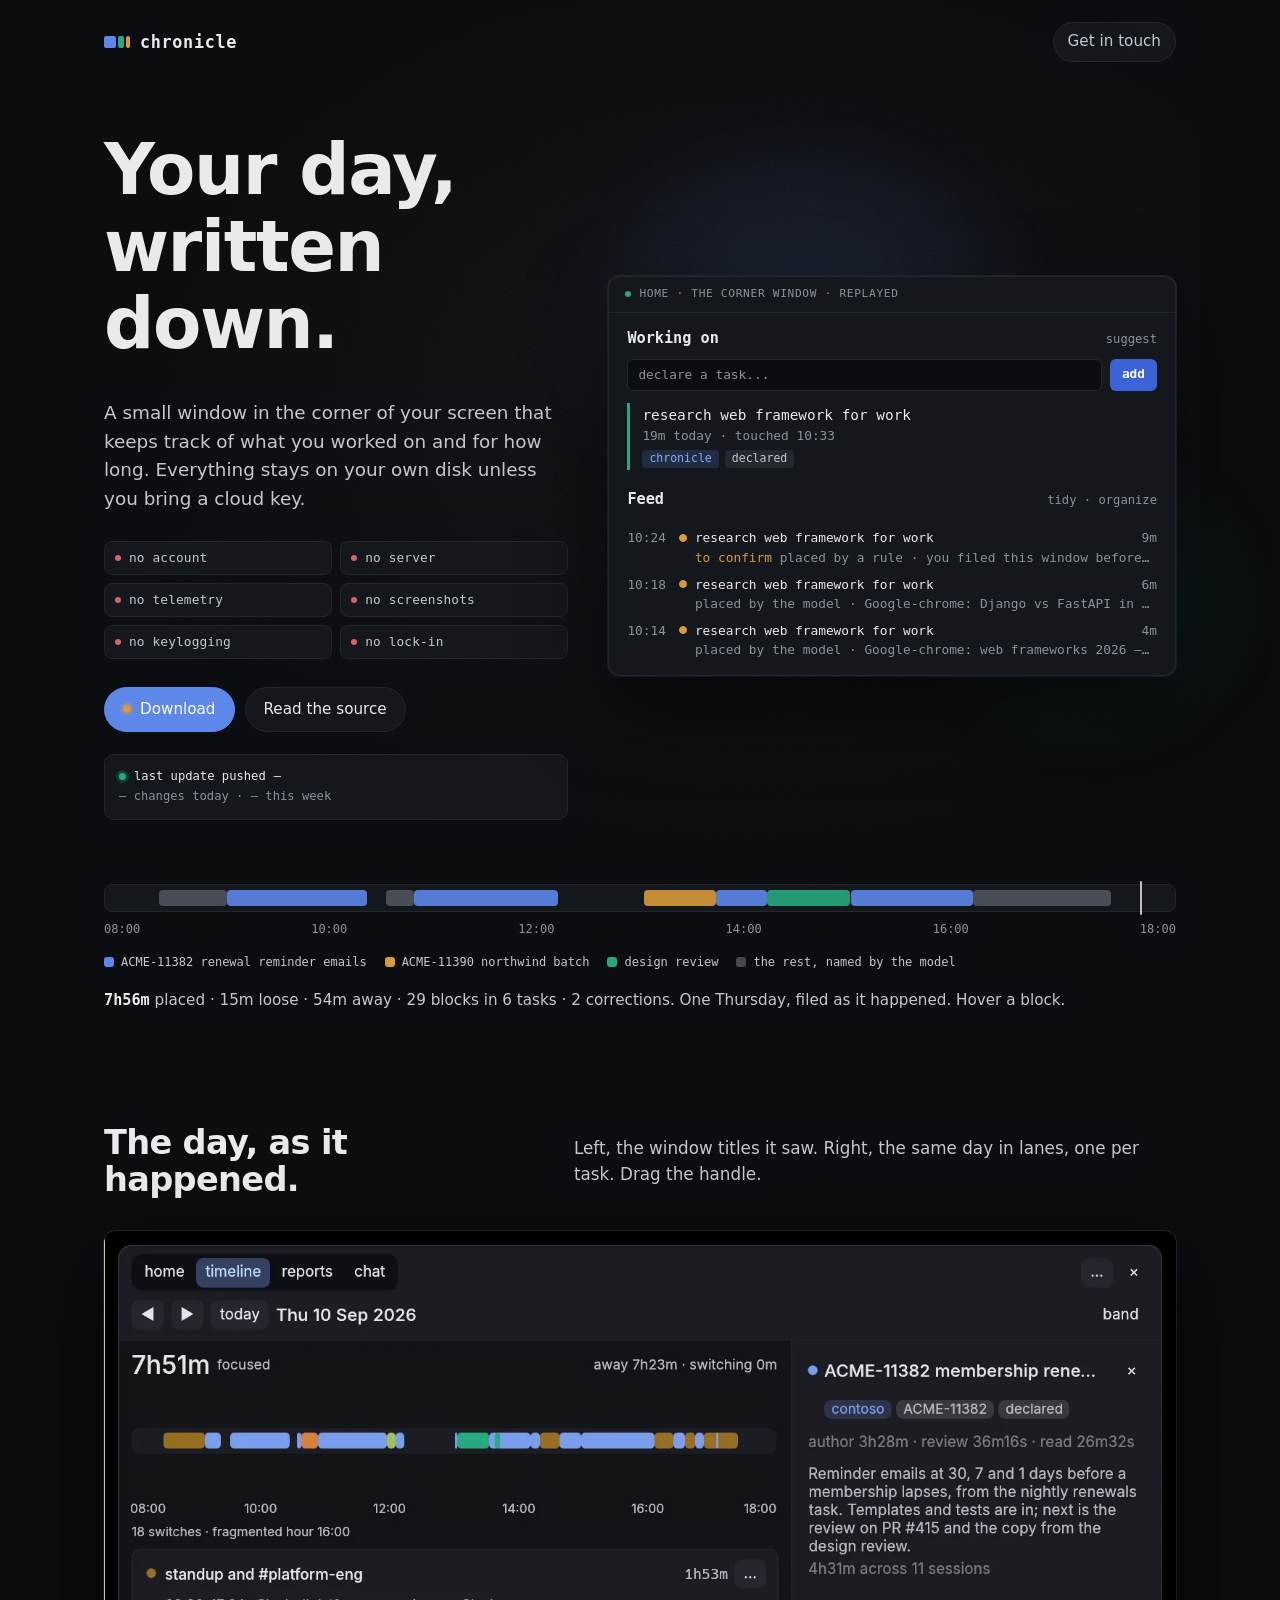
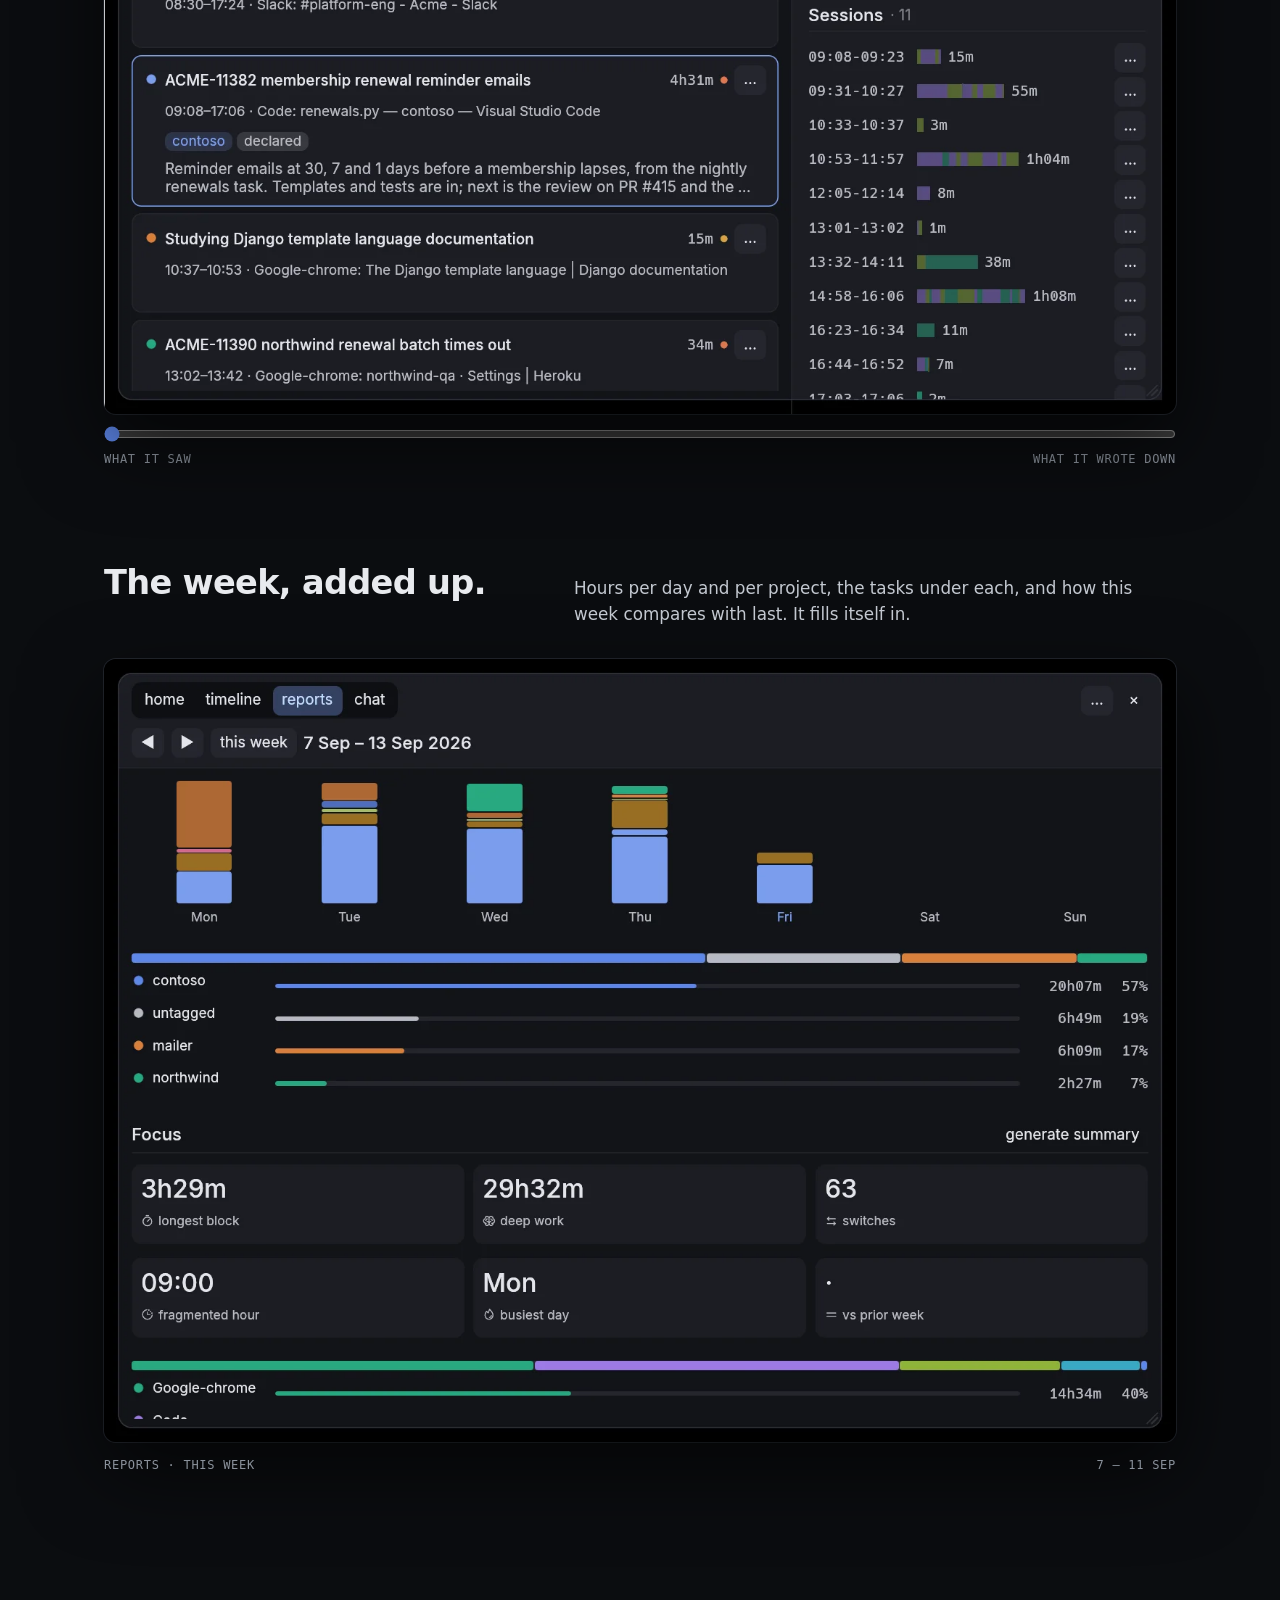
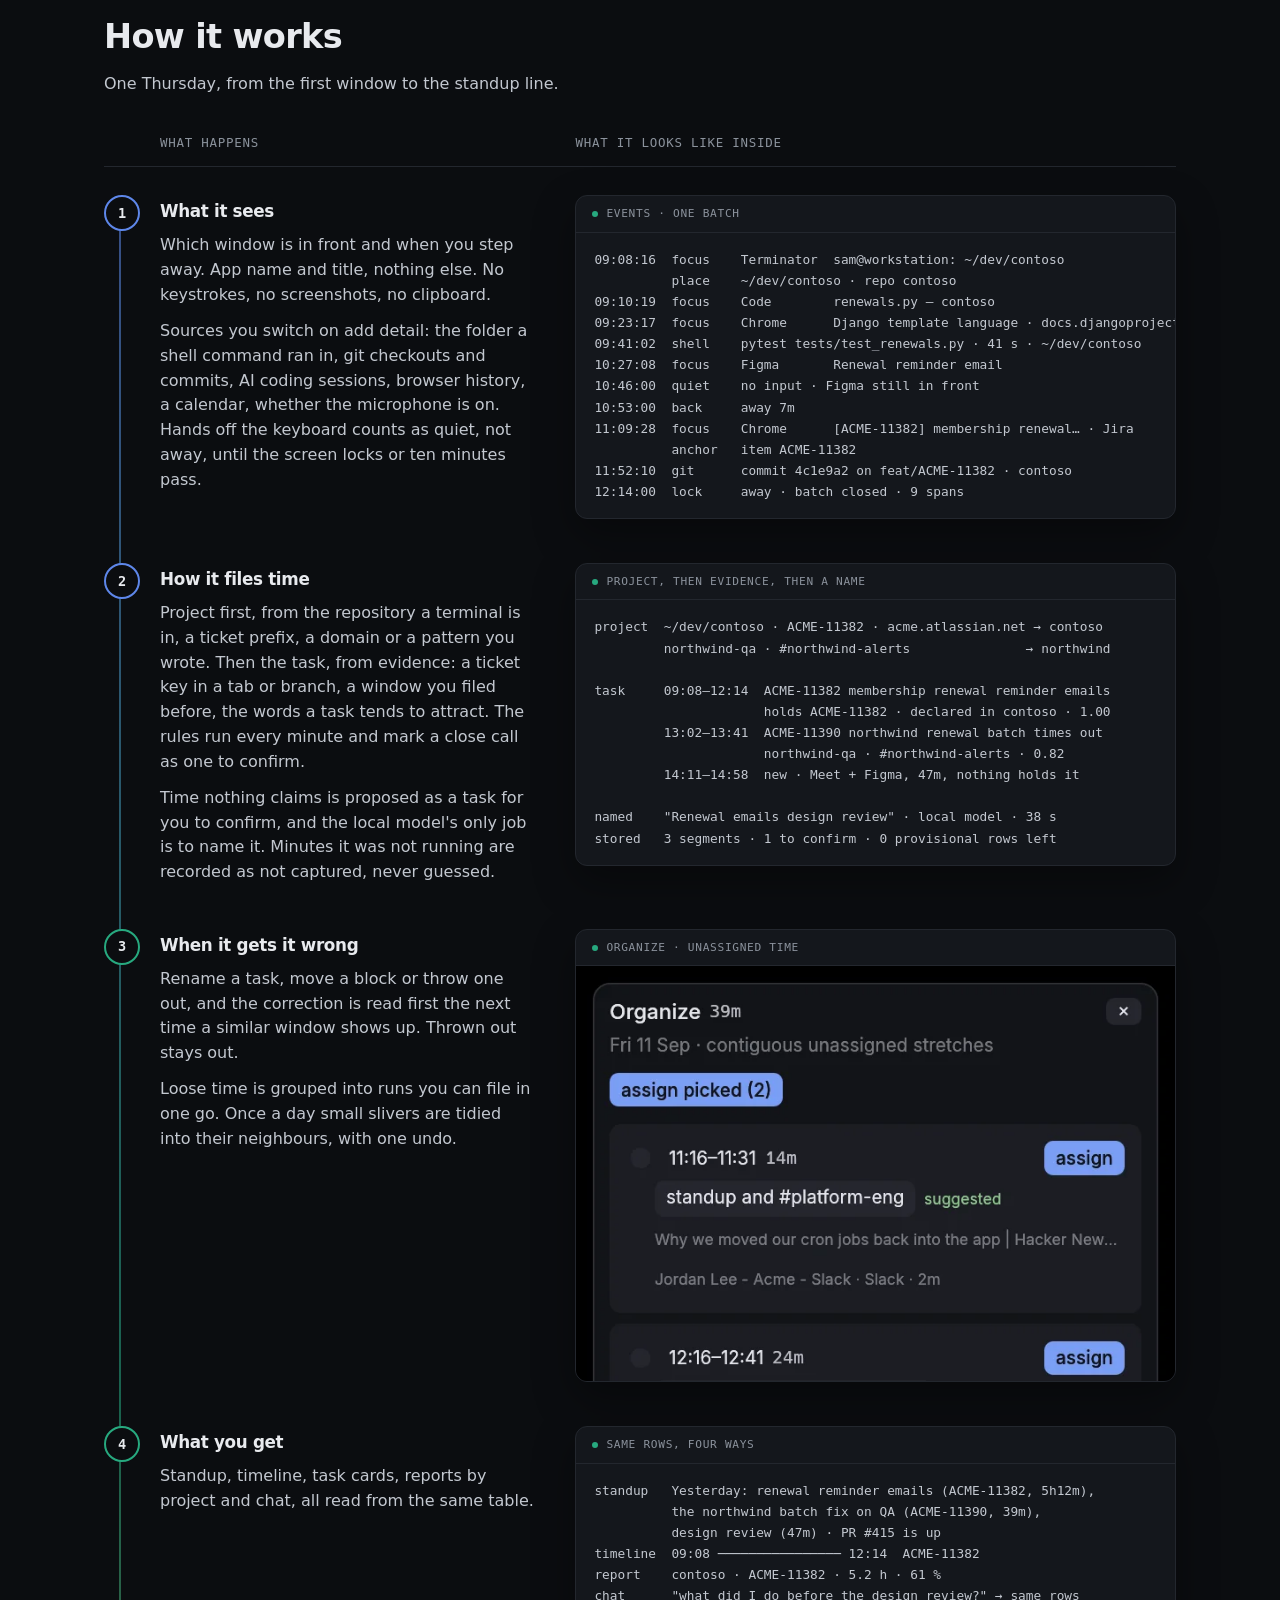
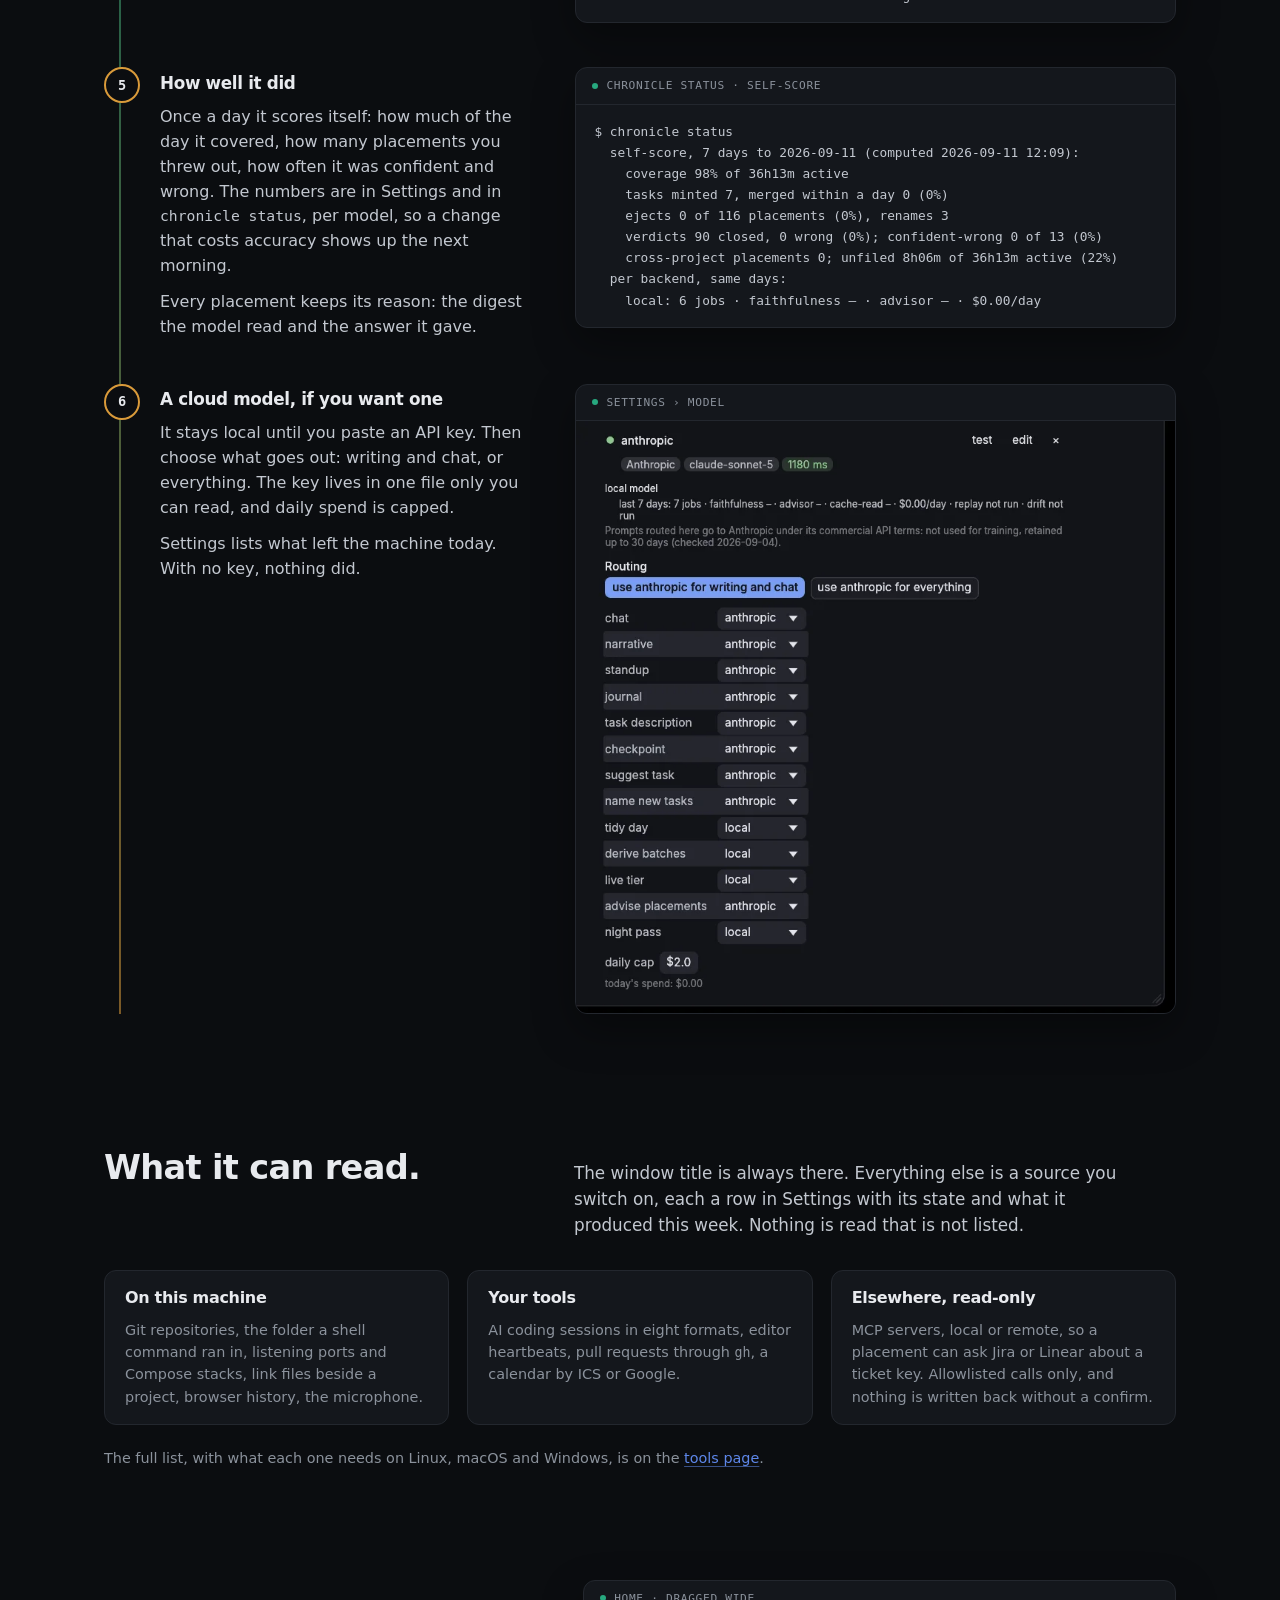
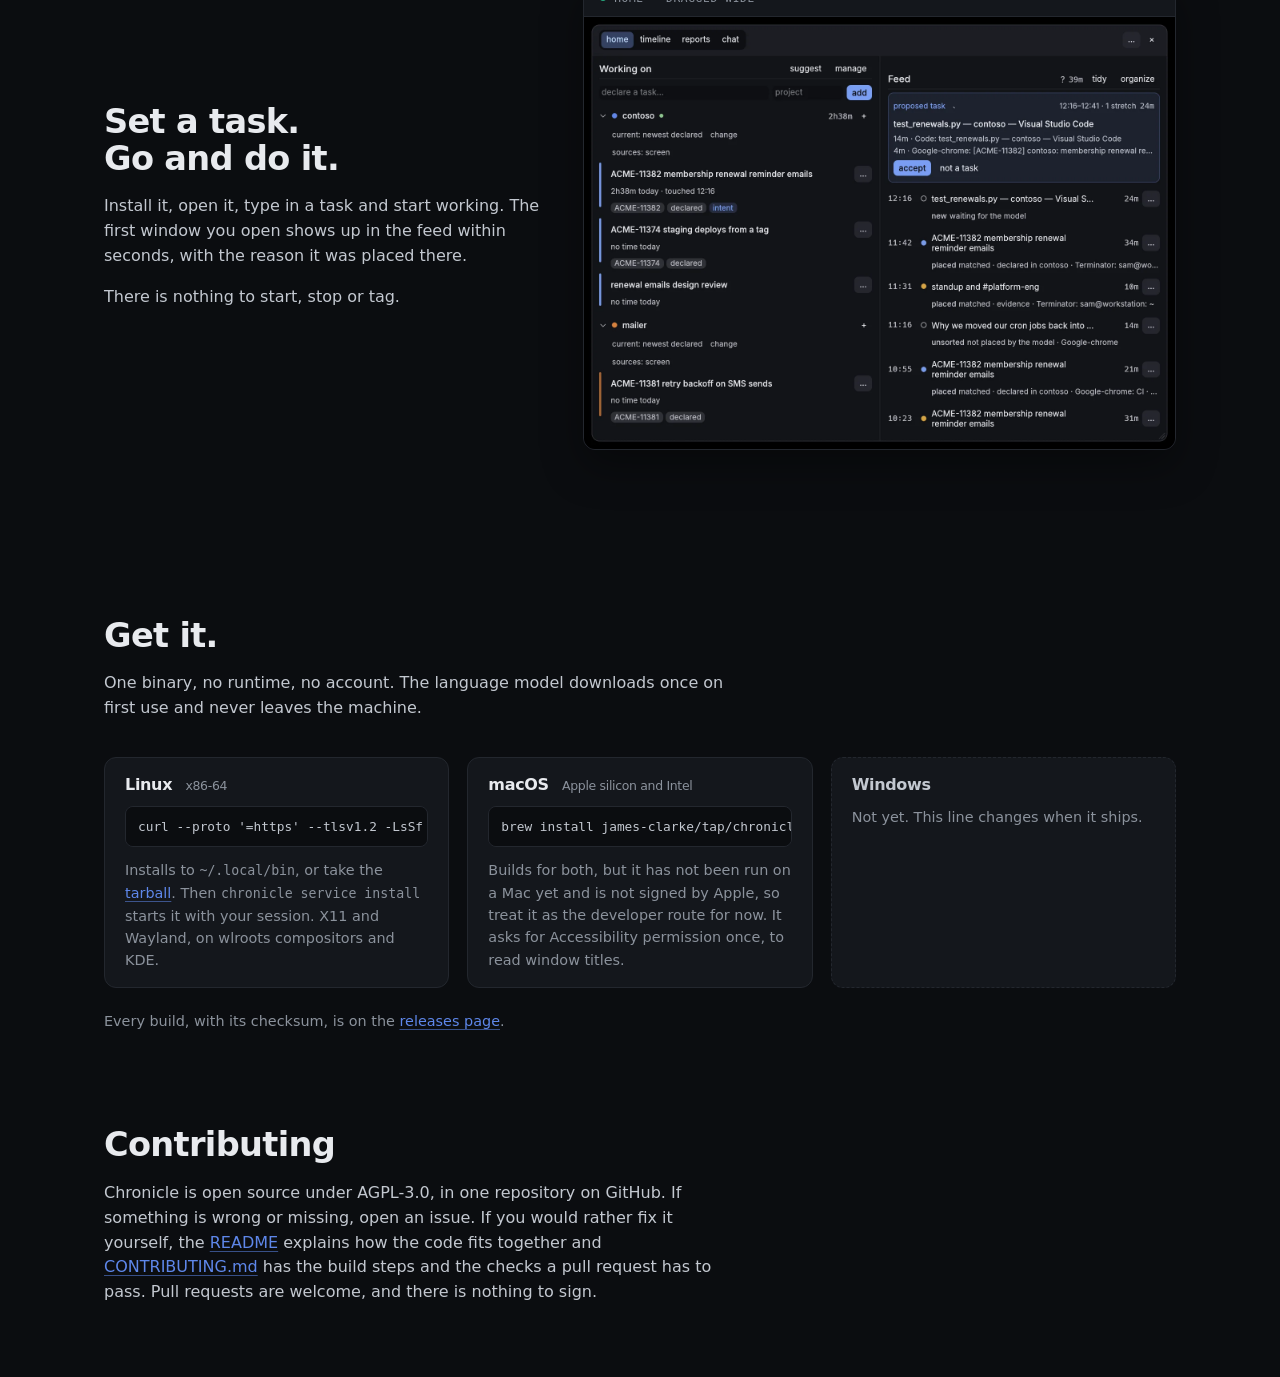
==== commit a3c3a011: "fix(core,app): key proposals by source, scope confirm to other-work rows, reload filters, edit proje" ====
--- a/site/index.html
+++ b/site/index.html
@@ -198,7 +198,7 @@
       <div class="stage-text">
         <h3>How it files time</h3>
         <p>Project first, from the repository a terminal is in, a ticket prefix, a domain or a pattern you wrote. Then the task, from evidence: a ticket key in a tab or branch, a window you filed before, the words a task tends to attract. The rules run every minute and mark a close call as one to confirm.</p>
-        <p>Time nothing claims becomes a new task, and the local model's only job is to name it. Minutes it was not running are recorded as not captured, never guessed.</p>
+        <p>Time nothing claims is proposed as a task for you to confirm, and the local model's only job is to name it. Minutes it was not running are recorded as not captured, never guessed.</p>
       </div>
       <figure class="panel">
         <figcaption>project, then evidence, then a name</figcaption>
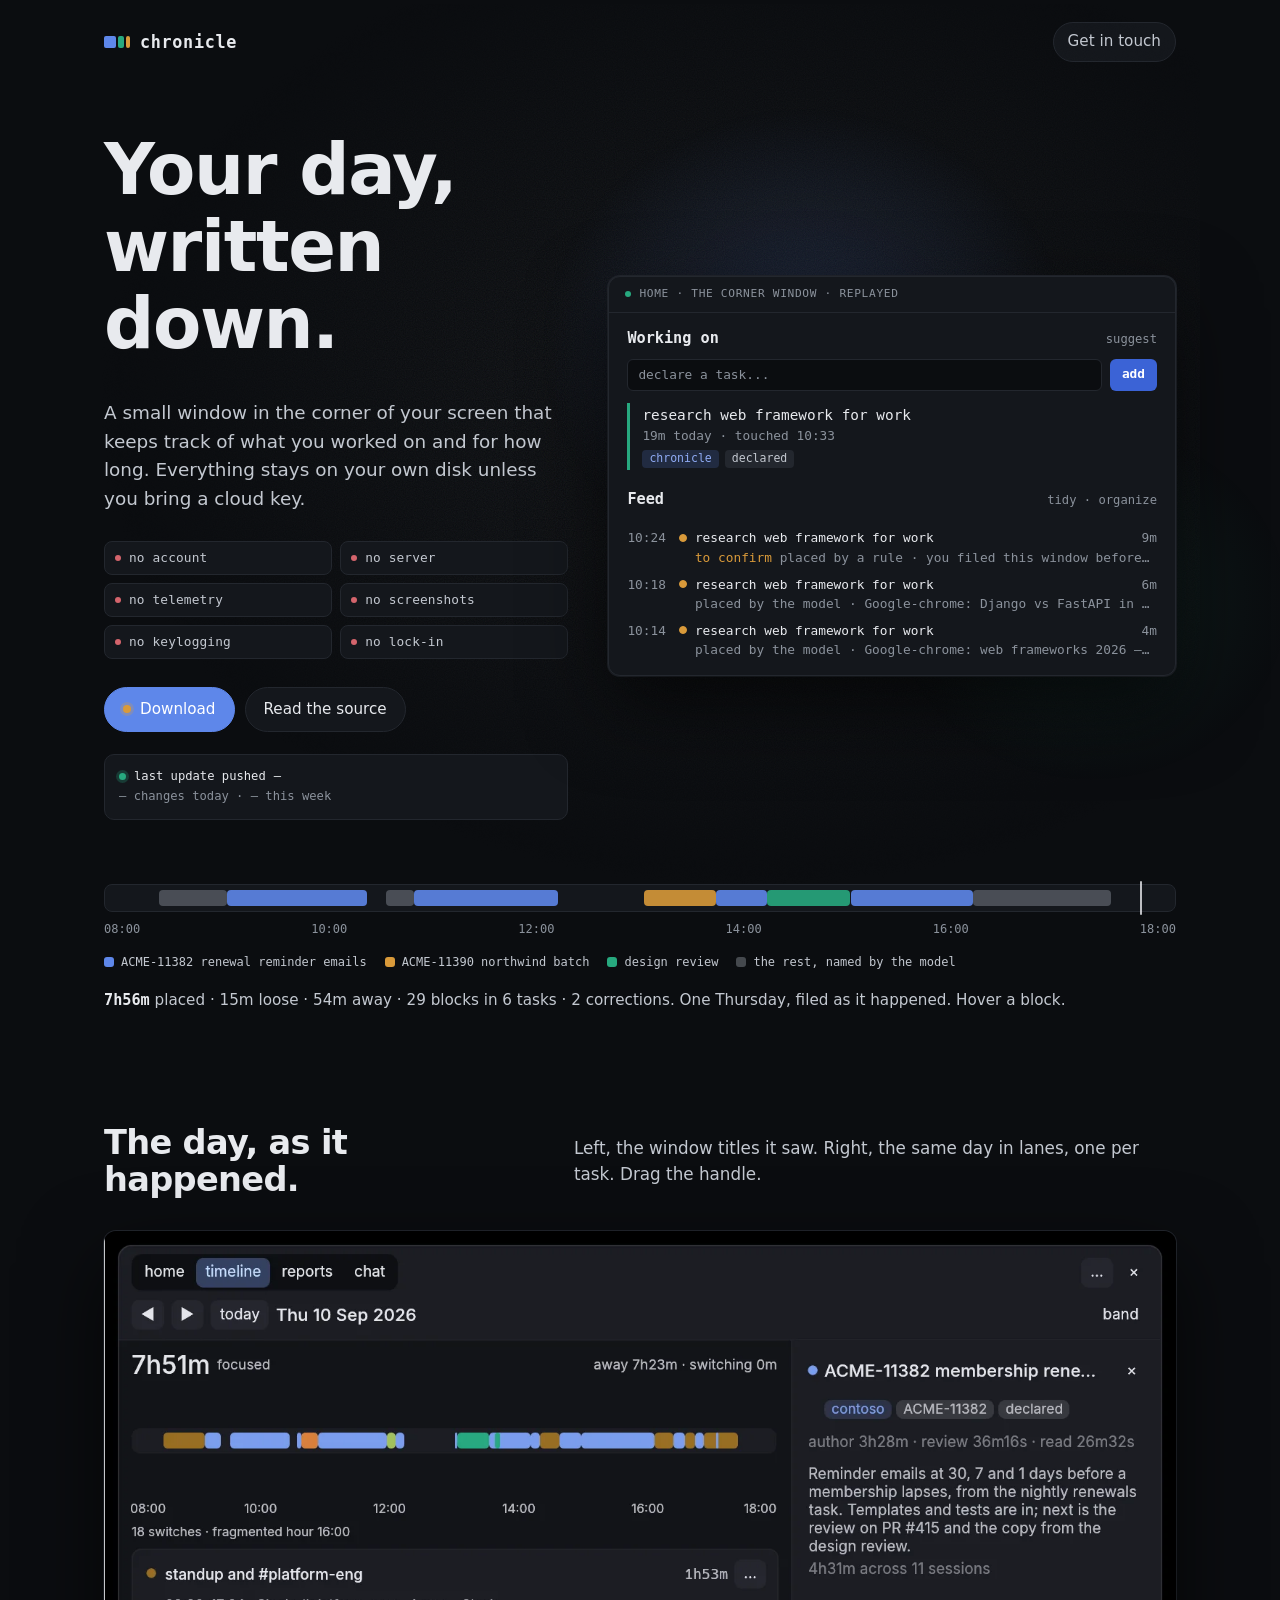
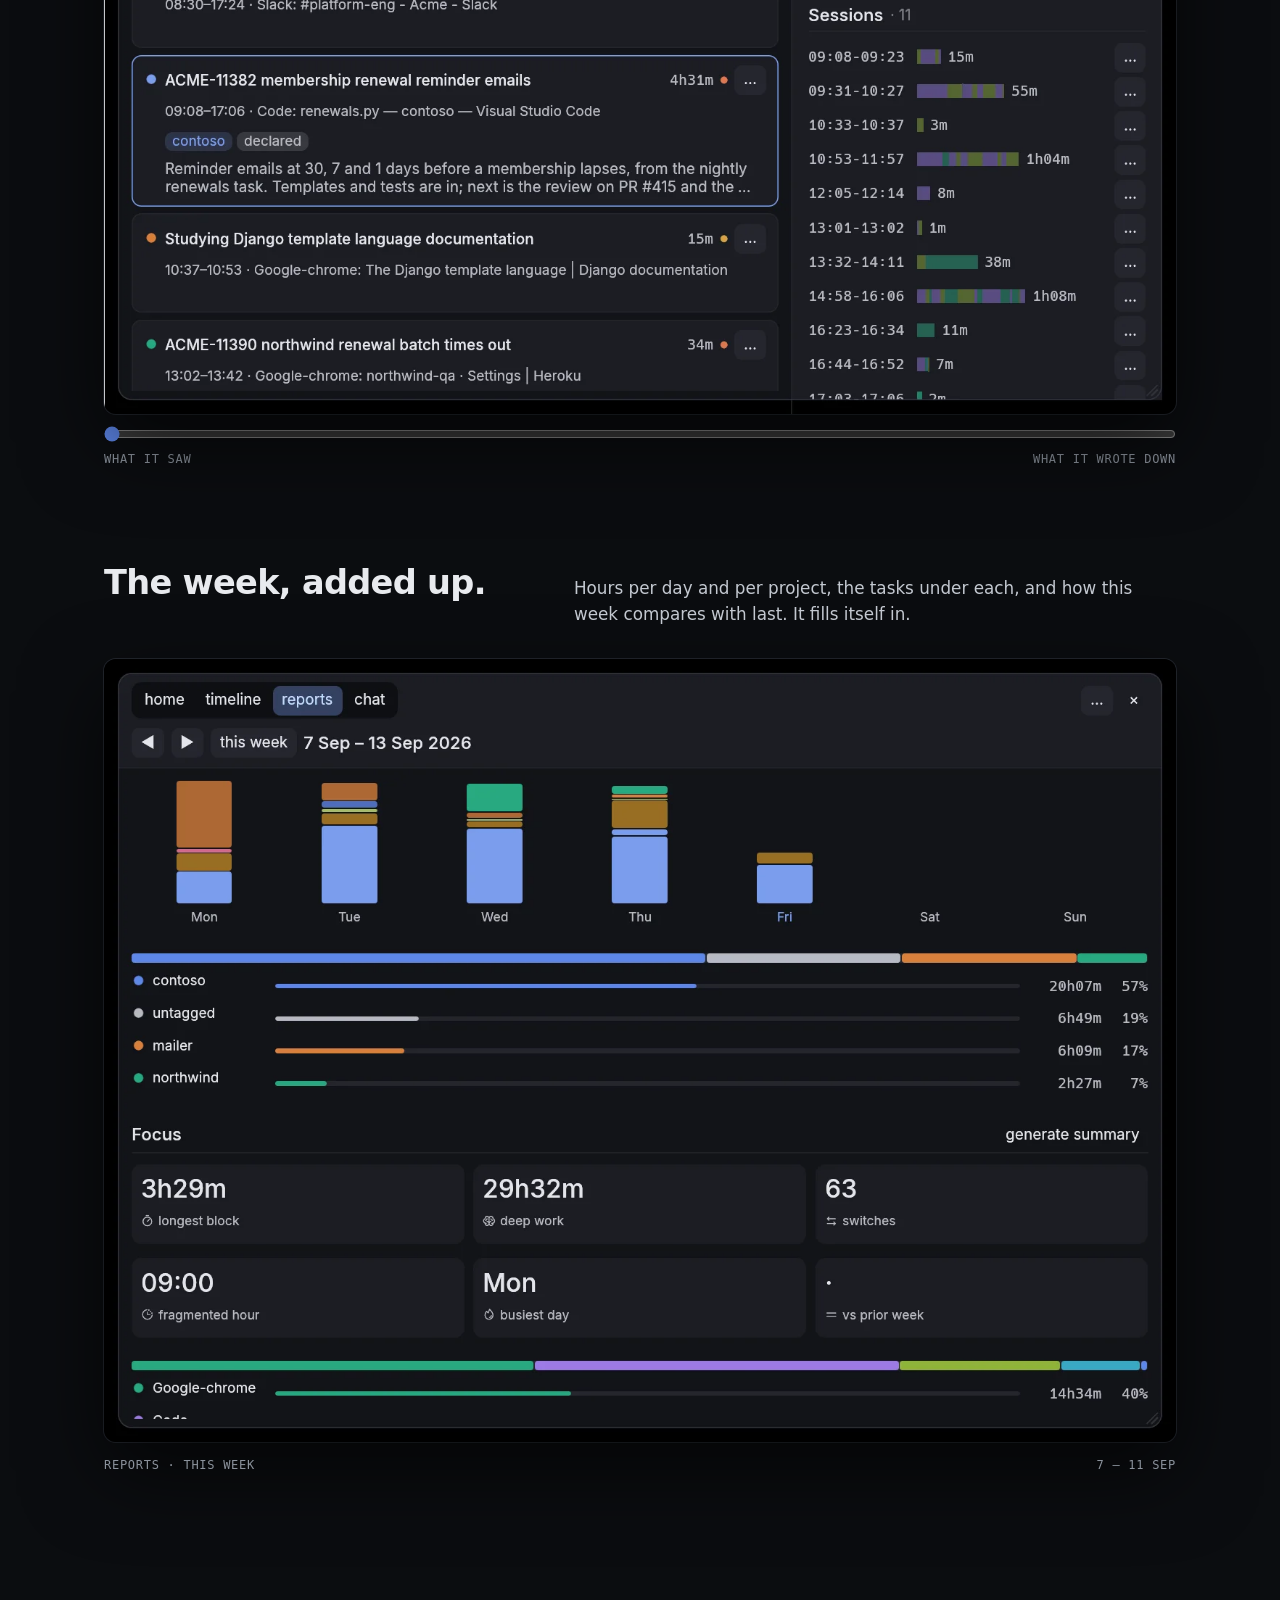
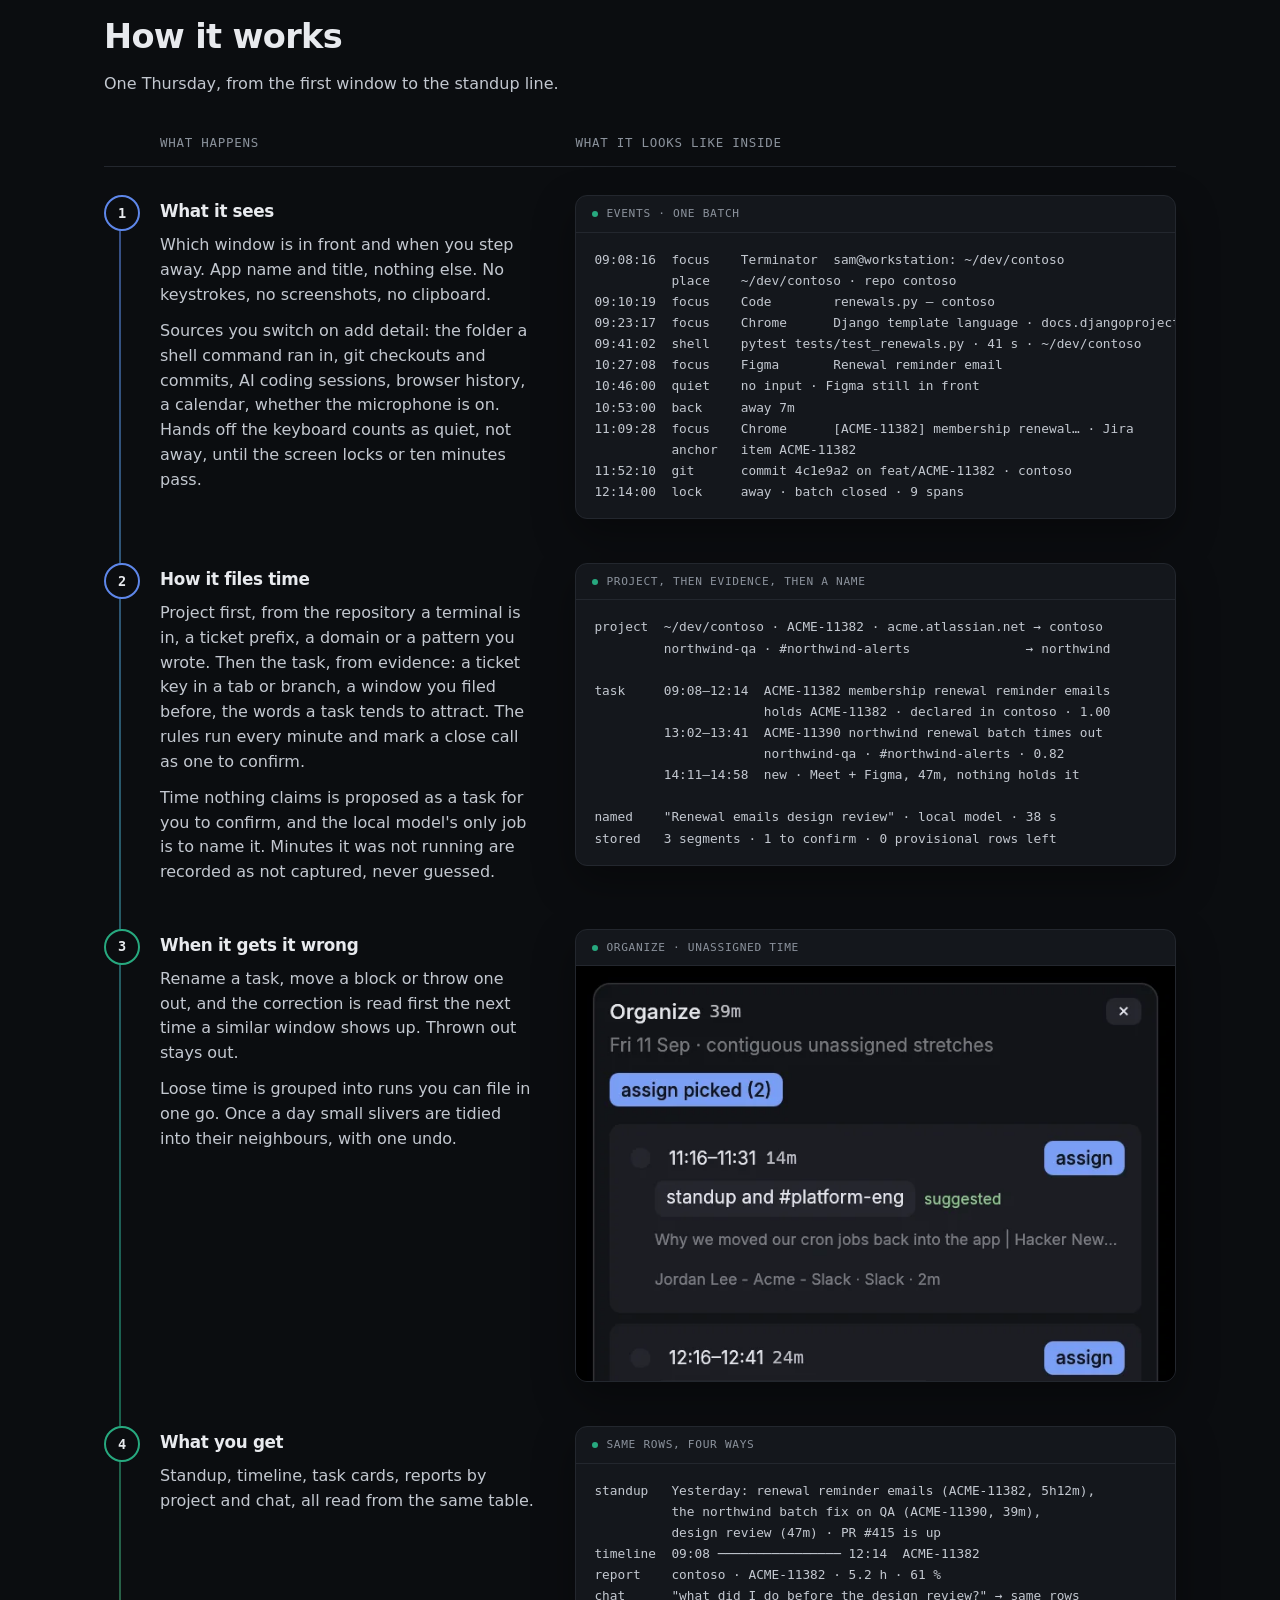
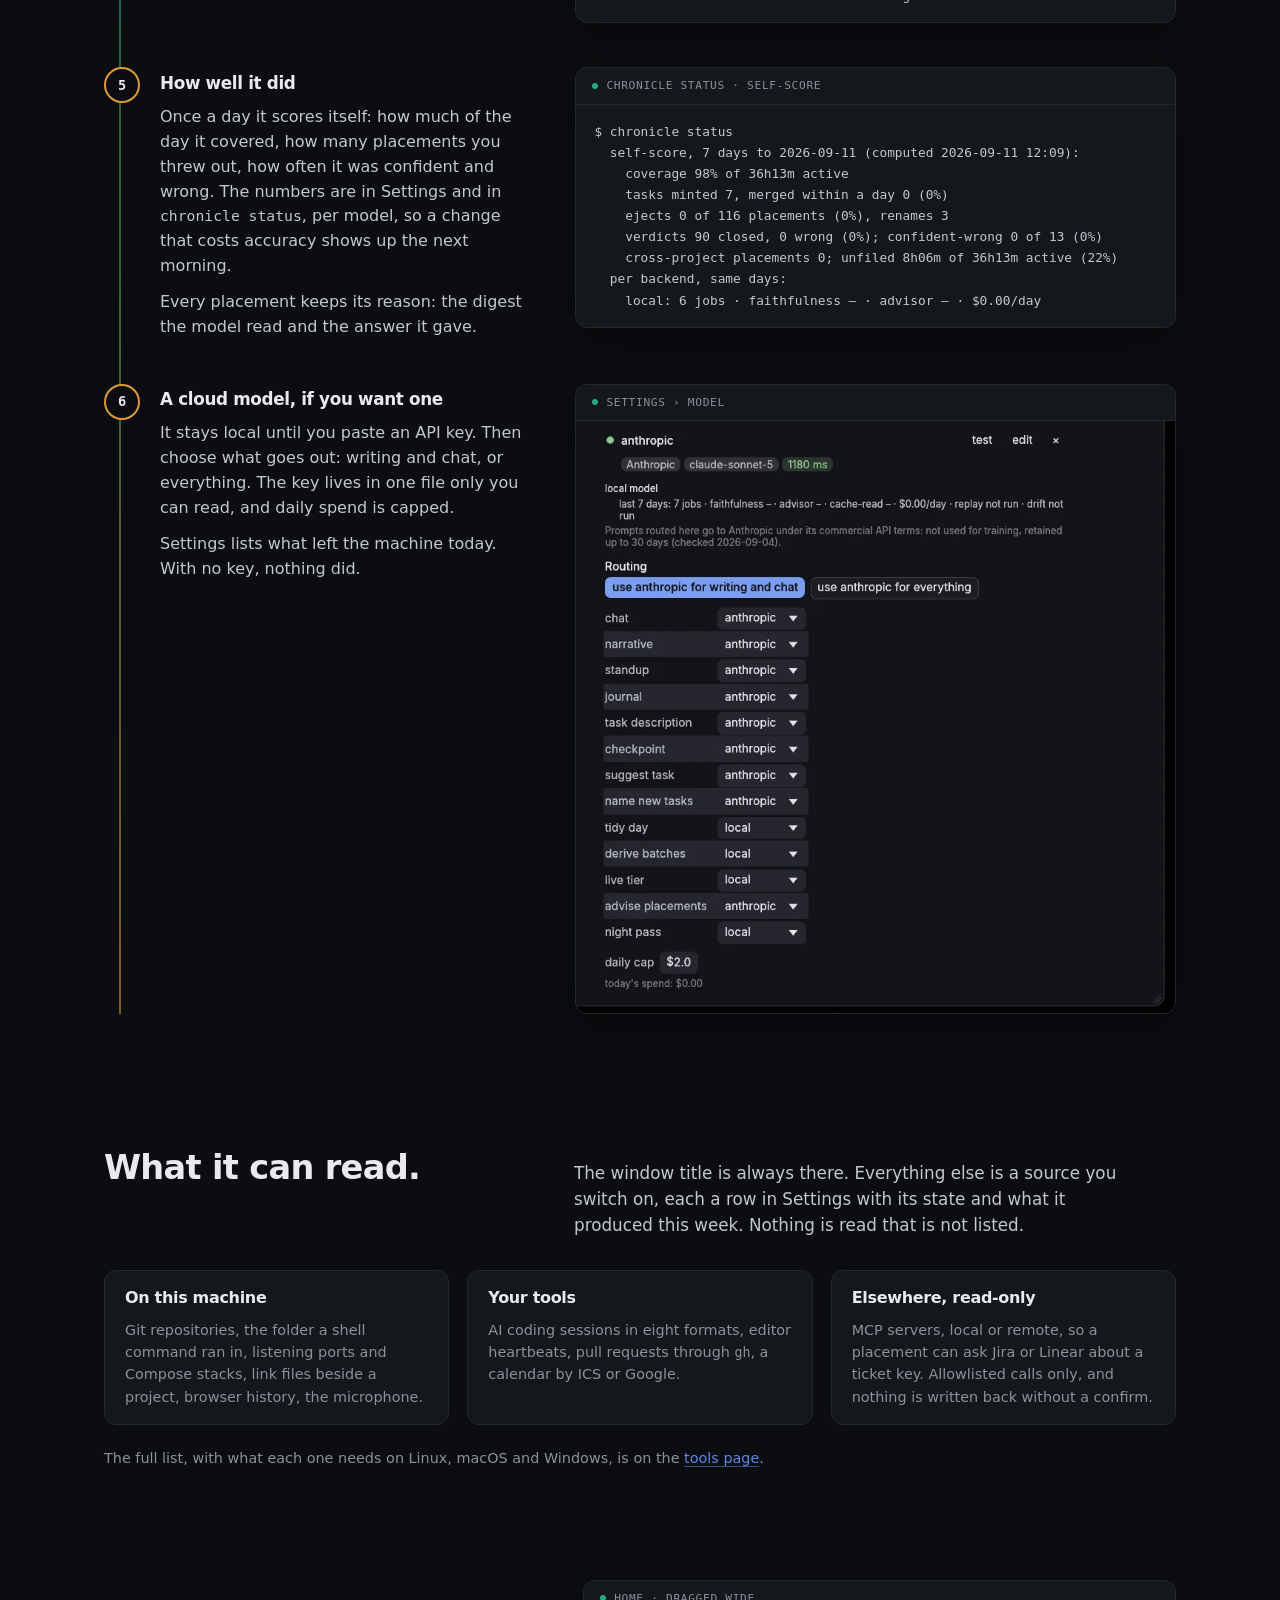
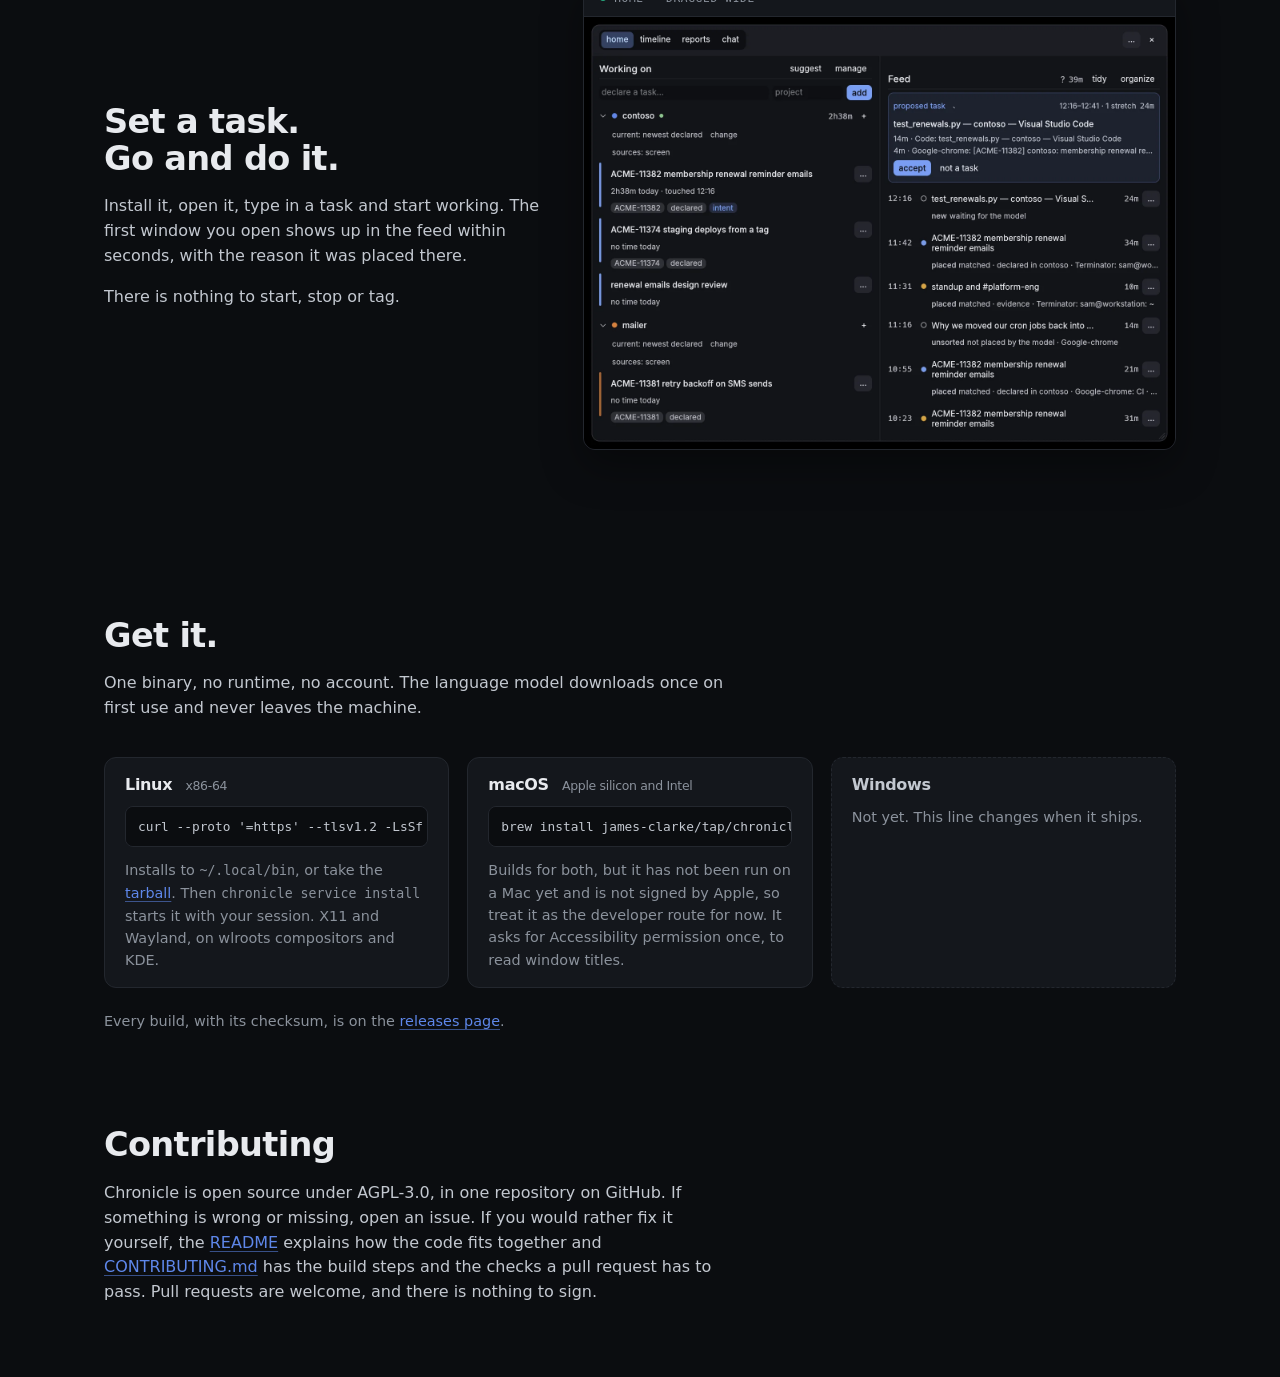
==== commit 2da338a4: "feat(site): phone layout: picture sources, tips that span the track, stages without the rail, panels" ====
--- a/site/index.html
+++ b/site/index.html
@@ -104,7 +104,7 @@
       <li><i class="x"></i>the rest, named by the model</li>
     </ul>
   </div>
-  <p class="band-caption"><b>7h56m</b> placed · 15m loose · 54m away · 29 blocks in 6 tasks · 2 corrections. One Thursday, filed as it happened. Hover a block.</p>
+  <p class="band-caption"><b>7h56m</b> placed · 15m loose · 54m away · 29 blocks in 6 tasks · 2 corrections. One Thursday, filed as it happened. <span class="fine-pointer">Hover a block.</span><span class="coarse-pointer">Tap a block.</span></p>
 </section>
 
 <section class="showcase">
@@ -142,7 +142,10 @@
 17:03:47  focus    Google-chrome   Membership renewal reminder emails by sam · Pull Request #415 · acme/contoso
 17:18:46  focus    Code            notes.md — scratch
 17:24:00  away</pre></div>
-      <img class="wipe-after" src="img/timeline-wide.webp" width="1478" height="1080" alt="Chronicle timeline, wide: one lane per task across a Thursday, a card per task underneath, and the renewal emails task open on the right with its sessions and where the time went" loading="lazy" decoding="async">
+      <picture>
+        <source media="(max-width: 760px)" srcset="img/timeline-tall.webp" width="678" height="1062">
+        <img class="wipe-after" src="img/timeline-wide.webp" width="1478" height="1080" alt="Chronicle timeline, wide: one lane per task across a Thursday, a card per task underneath, and the renewal emails task open on the right with its sessions and where the time went" loading="lazy" decoding="async">
+      </picture>
     </div>
     <input class="wipe-handle" type="range" min="0" max="100" value="0" aria-label="Drag to compare: raw window titles on the left, the placed timeline on the right" oninput="this.parentNode.style.setProperty('--x',this.value+'%')">
     <figcaption><span>what it saw</span><span>what it wrote down</span></figcaption>
@@ -155,7 +158,10 @@
     <p>Hours per day and per project, the tasks under each, and how this week compares with last. It fills itself in.</p>
   </div>
   <figure class="wide-shot">
-    <img src="img/reports-wide.webp" width="1478" height="1080" alt="Chronicle weekly report, wide: per-day stacked bars for Monday to Friday, a project mix bar, contoso, northwind and mailer with duration and share per row, and six focus tiles" loading="lazy" decoding="async">
+    <picture>
+      <source media="(max-width: 760px)" srcset="img/reports-tall.webp" width="678" height="1062">
+      <img src="img/reports-wide.webp" width="1478" height="1080" alt="Chronicle weekly report, wide: per-day stacked bars for Monday to Friday, a project mix bar, contoso, northwind and mailer with duration and share per row, and six focus tiles" loading="lazy" decoding="async">
+    </picture>
     <figcaption><span>reports · this week</span><span>7 – 11 sep</span></figcaption>
   </figure>
 </section>
@@ -272,7 +278,10 @@
       </div>
       <figure class="panel shot">
         <figcaption>settings › model</figcaption>
-        <img src="img/model.webp" width="880" height="800" alt="Chronicle settings, model: one cloud backend beside the local model's last seven days, and the routing grid for which jobs go to which model, with a daily cap" loading="lazy" decoding="async">
+        <picture>
+          <source media="(max-width: 760px)" srcset="img/model-tall.webp" width="560" height="600">
+          <img src="img/model.webp" width="880" height="800" alt="Chronicle settings, model: one cloud backend beside the local model's last seven days, and the routing grid for which jobs go to which model, with a daily cap" loading="lazy" decoding="async">
+        </picture>
       </figure>
     </li>
 
@@ -310,7 +319,10 @@
     </div>
     <figure class="panel shot">
       <figcaption>home · dragged wide</figcaption>
-      <img src="img/home-wide.webp" loading="lazy" width="1478" height="1080" alt="Chronicle home, dragged wide: open tasks grouped by project with time today and the next step on the left, the feed of the day's placed blocks on the right">
+      <picture>
+        <source media="(max-width: 760px)" srcset="img/home.webp" width="748" height="1080">
+        <img src="img/home-wide.webp" loading="lazy" width="1478" height="1080" alt="Chronicle home, dragged wide: open tasks grouped by project with time today and the next step on the left, the feed of the day's placed blocks on the right">
+      </picture>
     </figure>
   </div>
 </section>
--- a/site/style.css
+++ b/site/style.css
@@ -348,6 +348,13 @@
 .legend i { width: 10px; height: 10px; border-radius: 3px; }
 .band-caption { margin: 18px 0 0; color: var(--soft); font-size: 0.95rem; }
 .band-caption b { color: var(--text); font-family: var(--mono); font-weight: 600; }
+/* "hover" on a mouse, "tap" on a touch screen, where a tap focuses the block */
+.coarse-pointer { display: none; }
+@media (hover: none) {
+  .fine-pointer { display: none; }
+  .coarse-pointer { display: inline; }
+  .blk:focus .tip { opacity: 1; transform: none; }
+}
 
 /* wide showcases */
 .showcase { padding-top: 56px; }
@@ -559,6 +566,7 @@
 }
 @keyframes draw { from { transform: scaleY(0); } }
 .panel.shot img { display: block; width: 100%; height: auto; }
+picture { display: block; }
 
 /* set a task, go and do it: the corner window replayed, 18 s loop */
 .demo { padding-bottom: 40px; }
@@ -666,24 +674,6 @@
   .nos li { white-space: normal; }
 }
 
-@media (max-width: 760px) {
-  section { padding: 44px 0; }
-  .hero { grid-template-columns: 1fr; gap: 36px; padding-top: 24px; }
-  .hero::before { display: none; }
-  /* one column: the width of "written down." on a phone sets the size */
-  h1 { font-size: clamp(2.2rem, 11vw, 4.4rem); }
-  .wide-shot, .wipe { margin: 0 -24px; padding: 0 24px; overflow-x: auto; -webkit-overflow-scrolling: touch; }
-  .wide-shot img, .wipe-box, .wipe-handle { width: 760px; max-width: none; }
-  .wipe-before { font-size: 0.58rem; }
-  .wide-shot figcaption, .wipe figcaption { padding-right: 24px; }
-  .stage { grid-template-columns: 1fr; gap: 20px; padding-left: 44px; }
-  .stage::before { width: 26px; height: 26px; font-size: 0.75rem; }
-  .stage-text h3 { min-height: 26px; }
-  .stages::before { left: 12px; }
-  .stage-heads { display: none; }
-  .panel code span[style] { padding-left: min(var(--hang, 0px), 8ch); text-indent: calc(-1 * min(var(--hang, 0px), 8ch)); }
-  .tip { min-width: 12em; white-space: normal; }
-}
 
 /* download */
 .download { padding: 96px 0 40px; }
@@ -720,6 +710,76 @@
 .tools .st.partial { color: var(--amber); }
 .tools .st.planned { color: var(--blue); }
 .tools .st.detected, .tools .st.wontdo { color: var(--muted); }
-@media (max-width: 720px) {
-  .tools th:nth-child(3), .tools td:nth-child(3) { display: none; }
-}
+
+/* phones: after every base rule above so each override wins by order */
+@media (max-width: 760px) {
+  main { padding: 0 20px; }
+  .top { padding: 16px 20px; }
+  section { padding: 40px 0; }
+  .showcase { padding-top: 40px; }
+  .showcase + .showcase { padding-top: 16px; }
+  .showcase-head { margin-bottom: 20px; }
+  .demo { padding-bottom: 24px; }
+  .download { padding: 56px 0 24px; }
+  .build { padding-top: 24px; }
+
+  .hero { grid-template-columns: 1fr; gap: 32px; padding-top: 20px; padding-bottom: 24px; }
+  .hero::before { display: none; }
+  /* one column: the width of "written down." on a phone sets the size */
+  h1 { font-size: clamp(2.2rem, 11vw, 4.4rem); }
+  .lede { font-size: 1.05rem; margin-bottom: 22px; }
+  .nos li { font-size: 0.76rem; padding: 5px 10px 5px 9px; }
+  .pulse-counts { flex-direction: column; align-items: flex-start; }
+
+  /* the band: a track a thumb can hit, and every tip spans the track so none leaves the screen;
+     the arrow still sits under its block (the track is 100vw less the gutters) */
+  .band-section { padding: 12px 0 44px; }
+  .track { height: 36px; }
+  .tip, .blk.r .tip {
+    left: calc(var(--l, 0) * (40px - 100vw) / 100);
+    right: auto;
+    width: calc(100vw - 40px);
+    min-width: 0;
+    white-space: normal;
+  }
+  .tip::after, .blk.r .tip::after { left: calc(var(--l, 0) * (100vw - 40px) / 100 + 2px); right: auto; }
+
+  /* the phone captures are the corner window at its own size, portrait */
+  .wipe-box { aspect-ratio: 678 / 1062; }
+  .wipe-before { font-size: 0.56rem; line-height: 1.7; padding: 3% 3.5%; }
+
+  /* stages: the counter sits beside the heading instead of on a rail, and a panel
+     keeps its columns and scrolls sideways rather than wrapping them */
+  .stage-heads, .stages::before { display: none; }
+  .stage { grid-template-columns: 24px minmax(0, 1fr); gap: 14px 10px; padding: 0 0 36px; }
+  .stage:last-child { padding-bottom: 0; }
+  .stage::before { position: static; width: 24px; height: 24px; font-size: 0.72rem; }
+  .stage-text, .stage .panel { grid-column: 2; }
+  .stage-text h3 { min-height: 24px; }
+  .stage .panel:not(.shot) { position: relative; }
+  .stage .panel:not(.shot)::after {
+    content: "";
+    position: absolute;
+    top: 34px;
+    right: 0;
+    bottom: 0;
+    width: 28px;
+    background: linear-gradient(to right, transparent, var(--panel));
+    pointer-events: none;
+  }
+  .panel pre { padding: 12px 14px; font-size: 0.72rem; overflow-x: auto; -webkit-overflow-scrolling: touch; }
+  .panel code span[style] { white-space: pre; padding-left: 0; text-indent: 0; }
+
+  .cmd code { white-space: pre-wrap; word-break: break-all; }
+
+  /* tools: one block per row, the name and state on a line, platforms under it in mono */
+  .tools-page { padding-left: 0; padding-right: 0; }
+  .tools, .tools tbody, .tools tr, .tools td { display: block; }
+  .tools tr:first-child { display: none; }
+  .tools tr { padding: 12px 0; border-bottom: 1px solid var(--line); }
+  .tools td { padding: 0; border: 0; }
+  .tools td:first-child { display: inline; color: var(--text); font-weight: 600; }
+  .tools td.st { display: inline; margin-left: 8px; font-size: 0.8rem; }
+  .tools td:nth-child(3) { display: block; margin-top: 2px; font-family: var(--mono); font-size: 0.72rem; color: var(--muted); }
+  .tools td:nth-child(4) { margin-top: 4px; color: var(--soft); }
+}
